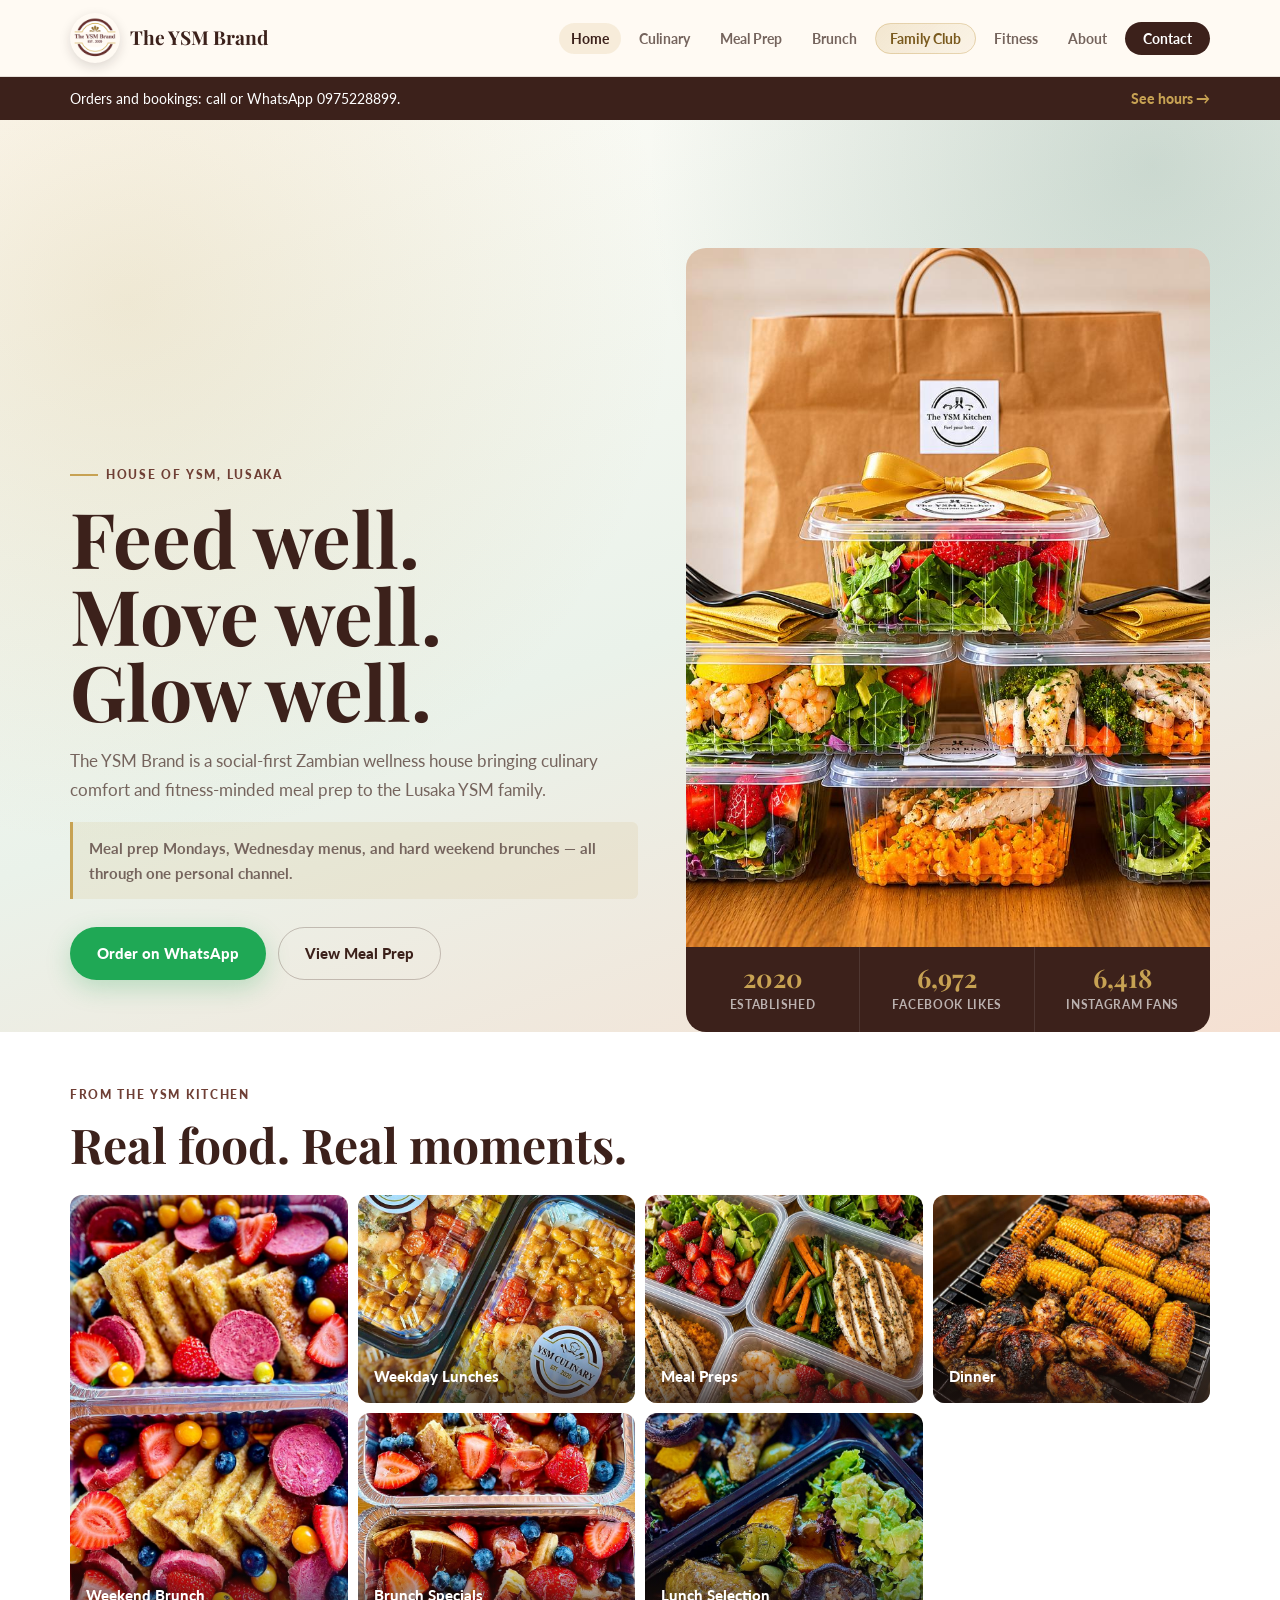
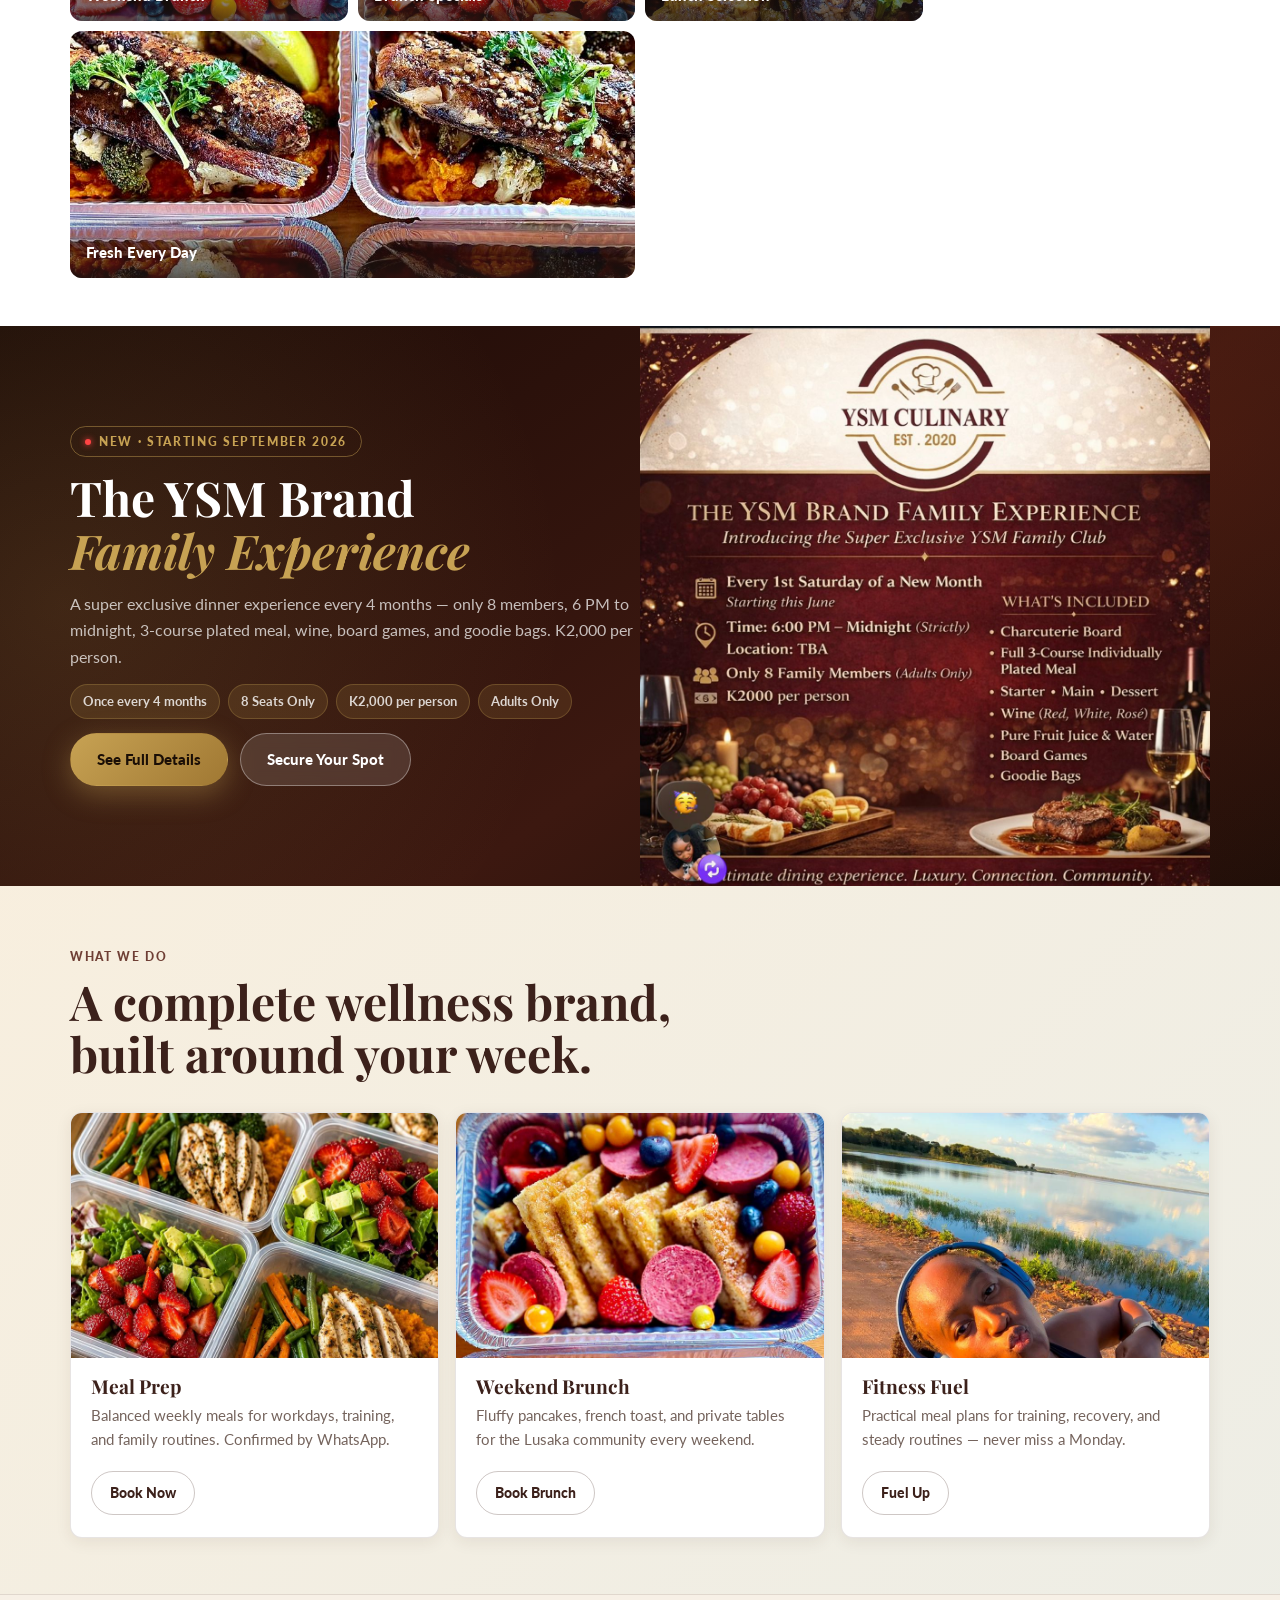
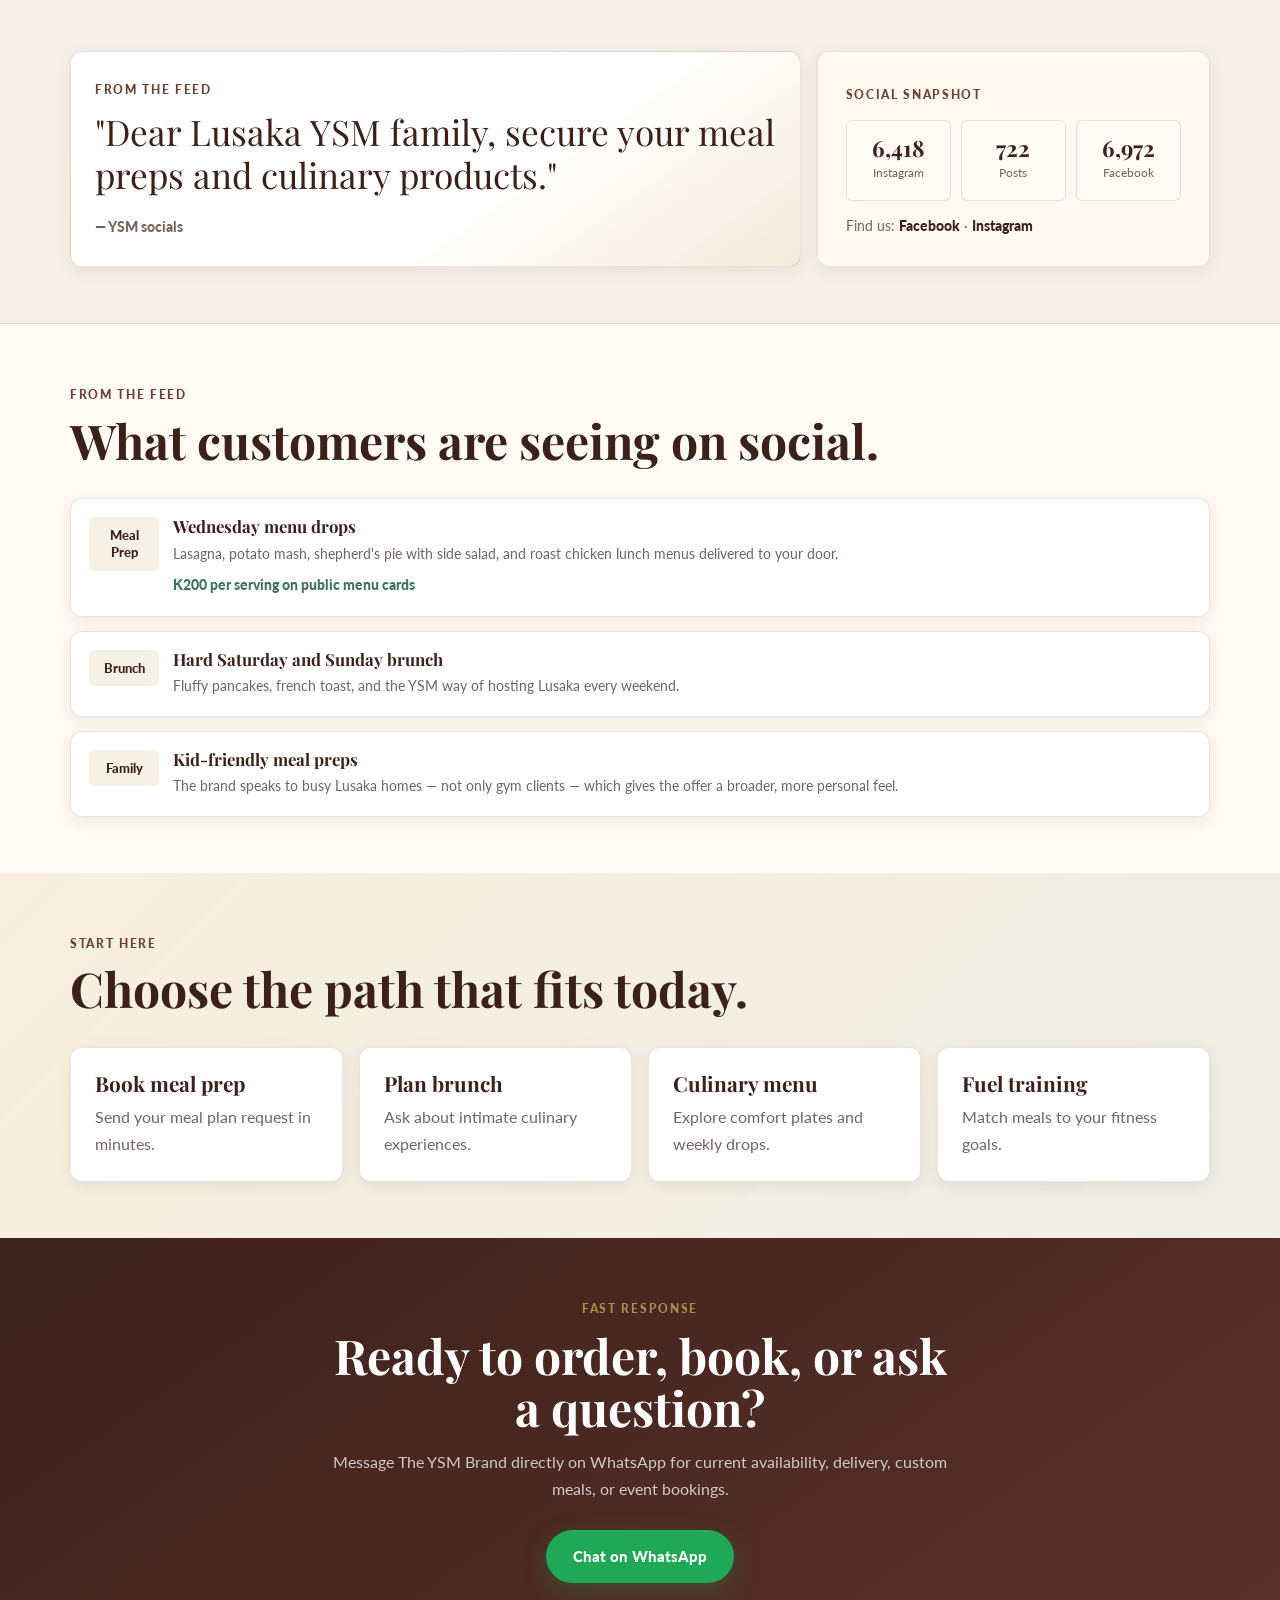
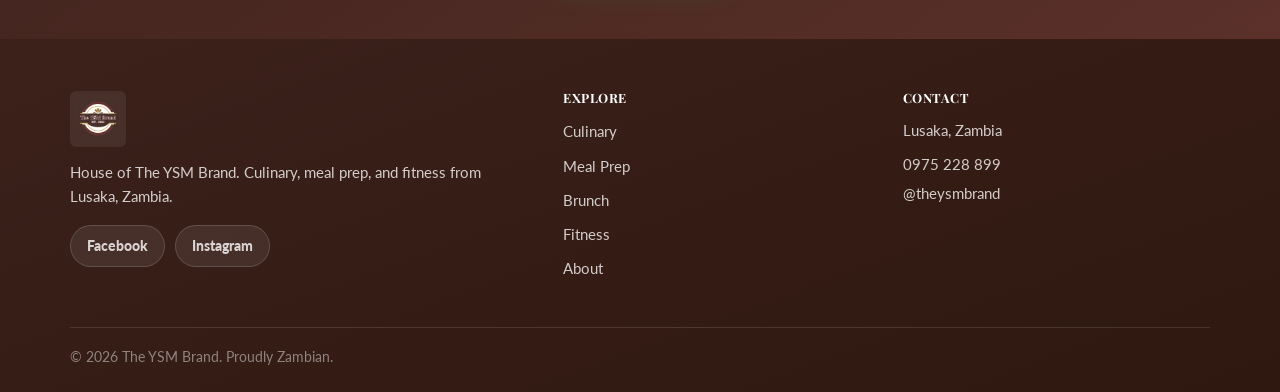
==== ysm-brand/index.html @ 68afc438 "Add files via upload" ====
<!DOCTYPE html>
<html lang="en">
<head>
    <meta charset="UTF-8">
    <meta name="viewport" content="width=device-width, initial-scale=1.0">
    <title>The YSM Brand | Lusaka Wellness House</title>
    <meta name="description" content="The YSM Brand is a Lusaka wellness house for culinary experiences, meal prep, brunch, and fitness-focused nutrition.">
    <meta name="author" content="The YSM Brand">
    <meta name="robots" content="index, follow">
    <meta name="keywords" content="The YSM Brand, Lusaka wellness, Zambia, Lusaka meal prep, Lusaka brunch, fitness nutrition Zambia">
    <meta name="theme-color" content="#c7a253">
    <link rel="canonical" href="https://ysm.zingati.app/">
    <meta property="og:site_name" content="The YSM Brand">
    <meta property="og:locale" content="en_ZM">
    <meta property="og:type" content="website">
    <meta property="og:title" content="The YSM Brand | Culinary, Meal Prep &amp; Fitness">
    <meta property="og:description" content="House of The YSM Brand in Lusaka, Zambia. Culinary experiences, meal prep, brunch, and fitness nutrition.">
    <meta property="og:url" content="https://ysm.zingati.app/">
    <meta property="og:image" content="https://ysm.zingati.app/images/social-preview.png">
    <meta property="og:image:width" content="1200">
    <meta property="og:image:height" content="630">
    <meta name="twitter:card" content="summary_large_image">
    <meta name="twitter:title" content="The YSM Brand | Lusaka Wellness House">
    <meta name="twitter:description" content="Culinary experiences, meal prep, brunch, and fitness nutrition from Lusaka, Zambia.">
    <meta name="twitter:image" content="https://ysm.zingati.app/images/social-preview.png">
    <link rel="icon" href="favicon.ico" sizes="any">
    <link rel="icon" href="favicon-32x32.png" type="image/png" sizes="32x32">
    <link rel="apple-touch-icon" href="apple-touch-icon.png" sizes="180x180">
    <link rel="manifest" href="site.webmanifest">
    <link rel="stylesheet" href="css/styles.css">
    <link rel="stylesheet" href="css/family-experience.css">
    <link rel="preconnect" href="https://fonts.googleapis.com">
    <link rel="preconnect" href="https://fonts.gstatic.com" crossorigin>
    <link href="https://fonts.googleapis.com/css2?family=Playfair+Display:wght@600;700&family=Lato:wght@400;700;900&display=swap" rel="stylesheet">
</head>
<body>

    <!-- NAVBAR -->
    <nav class="navbar">
        <div class="container nav-container">
            <div class="logo">
                <a href="index.html">
                    <img src="images/ysm-logo.png" alt="The YSM Brand logo" class="logo-img">
                    <span class="logo-text">The YSM Brand</span>
                </a>
            </div>
            <ul class="nav-links">
                <li><a href="index.html" class="active">Home</a></li>
                <li><a href="culinary.html">Culinary</a></li>
                <li><a href="meal-prep.html">Meal Prep</a></li>
                <li><a href="brunch.html">Brunch</a></li>
                <li><a href="family-experience.html" class="nav-family">Family Club</a></li>
                <li><a href="fitness.html">Fitness</a></li>
                <li><a href="about.html">About</a></li>
                <li><a href="contact.html" class="nav-cta">Contact</a></li>
            </ul>
            <button class="mobile-menu-toggle" aria-label="Open menu" id="menuToggle">
                <span></span><span></span><span></span>
            </button>
        </div>
    </nav>
    <nav class="mobile-nav-drawer" id="mobileNav">
        <a href="index.html">Home</a>
        <a href="culinary.html">Culinary</a>
        <a href="meal-prep.html">Meal Prep</a>
        <a href="brunch.html">Brunch</a>
        <a href="family-experience.html" class="nav-family">✦ Family Club</a>
        <a href="fitness.html">Fitness</a>
        <a href="about.html">About</a>
        <a href="contact.html" class="nav-cta">Contact</a>
    </nav>

    <main>

        <!-- NOTICE BAR -->
        <div class="notice-bar">
            <div class="container">
                <span>Orders and bookings: call or WhatsApp 0975228899.</span>
                <a href="contact.html">See hours →</a>
            </div>
        </div>

        <!-- HERO -->
        <section class="hero">
            <div class="container hero-inner">
                <div class="hero-text">
                    <span class="eyebrow">House of YSM, Lusaka</span>
                    <h1>Feed well.<br>Move well.<br>Glow well.</h1>
                    <p class="hero-lede">The YSM Brand is a social-first Zambian wellness house bringing culinary comfort and fitness-minded meal prep to the Lusaka YSM family.</p>
                    <div class="hero-note">Meal prep Mondays, Wednesday menus, and hard weekend brunches — all through one personal channel.</div>
                    <div class="hero-actions">
                        <a href="https://wa.me/260975228899?text=Hi%20The%20YSM%20Brand,%20I%20would%20like%20to%20place%20an%20order" class="btn btn-whatsapp" target="_blank" rel="noopener">Order on WhatsApp</a>
                        <a href="meal-prep.html" class="btn btn-outline">View Meal Prep</a>
                    </div>
                </div>
                <div class="hero-photo-wrap">
                    <img src="images/ysm-meal-preps-main.jpg" alt="YSM meal prep — fresh packaged meals from the YSM kitchen" loading="eager">
                    <div class="hero-stats">
                        <div class="hero-stat"><strong>2020</strong><span>Established</span></div>
                        <div class="hero-stat"><strong>6,972</strong><span>Facebook likes</span></div>
                        <div class="hero-stat"><strong>6,418</strong><span>Instagram fans</span></div>
                    </div>
                </div>
            </div>
        </section>

        <!-- PHOTO GALLERY -->
        <section class="gallery-section">
            <div class="container">
                <span class="section-kicker">From the YSM kitchen</span>
                <h2 class="section-title">Real food. Real moments.</h2>
                <div class="photo-grid">
                    <div class="photo-grid-item tall">
                        <img src="images/brunch-ysm.jpg" alt="YSM weekend brunch spread" loading="lazy">
                        <div class="photo-label">Weekend Brunch</div>
                    </div>
                    <div class="photo-grid-item">
                        <img src="images/ysm-lunches.jpg" alt="YSM weekday lunches" loading="lazy">
                        <div class="photo-label">Weekday Lunches</div>
                    </div>
                    <div class="photo-grid-item">
                        <img src="images/ysm-meal-preps.jpg" alt="YSM meal preps" loading="lazy">
                        <div class="photo-label">Meal Preps</div>
                    </div>
                    <div class="photo-grid-item">
                        <img src="images/ysm-dinner.jpg" alt="YSM dinner service" loading="lazy">
                        <div class="photo-label">Dinner</div>
                    </div>
                    <div class="photo-grid-item">
                        <img src="images/brunch-ysm-2.jpg" alt="YSM brunch second look" loading="lazy">
                        <div class="photo-label">Brunch Specials</div>
                    </div>
                    <div class="photo-grid-item">
                        <img src="images/ysm-lunches-2.jpg" alt="YSM lunch selection" loading="lazy">
                        <div class="photo-label">Lunch Selection</div>
                    </div>
                    <div class="photo-grid-item wide">
                        <img src="images/ysm-lunches-3.jpg" alt="YSM lunch variety" loading="lazy">
                        <div class="photo-label">Fresh Every Day</div>
                    </div>
                </div>
            </div>
        </section>

        <!-- FAMILY EXPERIENCE PROMO -->
        <section class="fc-promo">
            <div class="container fc-promo-inner">
                <div class="fc-promo-text">
                    <div class="fc-promo-new">New · Starting September 2026</div>
                    <h2>The YSM Brand<br><em>Family Experience</em></h2>
                    <p>A super exclusive dinner experience every 4 months — only 8 members, 6 PM to midnight, 3-course plated meal, wine, board games, and goodie bags. K2,000 per person.</p>
                    <div class="fc-promo-chips">
                        <span class="fc-chip">Once every 4 months</span>
                        <span class="fc-chip">8 Seats Only</span>
                        <span class="fc-chip">K2,000 per person</span>
                        <span class="fc-chip">Adults Only</span>
                    </div>
                    <div class="fc-promo-actions">
                        <a href="family-experience.html" class="btn btn-gold">See Full Details</a>
                        <a href="https://wa.me/260975228899?text=Hi%20The%20YSM%20Brand,%20I%20would%20like%20to%20secure%20my%20spot%20for%20the%20YSM%20Family%20Experience%20dinner%20club" class="btn btn-glass" target="_blank" rel="noopener">Secure Your Spot</a>
                    </div>
                </div>
                <img class="fc-promo-image" src="images/ysm-family-experience.jpg" alt="The YSM Brand Family Experience — exclusive monthly dinner club in Lusaka" loading="lazy">
            </div>
        </section>

        <!-- WHAT WE DO -->
        <section class="warm-band">
            <div class="container">
                <div class="section-head">
                    <span class="section-kicker">What we do</span>
                    <h2 class="section-title">A complete wellness brand,<br>built around your week.</h2>
                </div>
                <div class="grid-3">
                    <div class="visual-card">
                        <img class="visual-card-img" src="images/ysm-meal-preps.jpg" alt="YSM meal preps">
                        <div class="visual-card-body">
                            <h3>Meal Prep</h3>
                            <p>Balanced weekly meals for workdays, training, and family routines. Confirmed by WhatsApp.</p>
                            <a href="meal-prep.html" class="btn btn-outline btn-sm" style="margin-top:14px;align-self:flex-start">Book Now</a>
                        </div>
                    </div>
                    <div class="visual-card">
                        <img class="visual-card-img" src="images/brunch-ysm.jpg" alt="YSM weekend brunch">
                        <div class="visual-card-body">
                            <h3>Weekend Brunch</h3>
                            <p>Fluffy pancakes, french toast, and private tables for the Lusaka community every weekend.</p>
                            <a href="brunch.html" class="btn btn-outline btn-sm" style="margin-top:14px;align-self:flex-start">Book Brunch</a>
                        </div>
                    </div>
                    <div class="visual-card">
                        <img class="visual-card-img" src="images/ysm-fitness-outdoor.jpg" alt="YSM fitness — outdoor run in Lusaka">
                        <div class="visual-card-body">
                            <h3>Fitness Fuel</h3>
                            <p>Practical meal plans for training, recovery, and steady routines — never miss a Monday.</p>
                            <a href="fitness.html" class="btn btn-outline btn-sm" style="margin-top:14px;align-self:flex-start">Fuel Up</a>
                        </div>
                    </div>
                </div>
            </div>
        </section>

        <!-- SOCIAL PROOF -->
        <section class="band">
            <div class="container social-proof-grid">
                <article class="voice-card">
                    <div>
                        <span class="section-kicker" style="margin-bottom:12px;display:block">From the feed</span>
                        <blockquote>"Dear Lusaka YSM family, secure your meal preps and culinary products."</blockquote>
                    </div>
                    <cite>— YSM socials</cite>
                </article>
                <div class="panel soft">
                    <span class="section-kicker">Social snapshot</span>
                    <div class="stats-grid" style="margin-top:14px">
                        <div class="stat"><strong>6,418</strong><span>Instagram</span></div>
                        <div class="stat"><strong>722</strong><span>Posts</span></div>
                        <div class="stat"><strong>6,972</strong><span>Facebook</span></div>
                    </div>
                    <p class="source-note">Find us: <a href="https://www.facebook.com/theysmbrand" target="_blank" rel="noopener">Facebook</a> · <a href="https://www.instagram.com/theysmbrand/" target="_blank" rel="noopener">Instagram</a></p>
                </div>
            </div>
        </section>

        <!-- MENU BOARD -->
        <section>
            <div class="container">
                <div class="section-head">
                    <span class="section-kicker">From the feed</span>
                    <h2 class="section-title">What customers are seeing on social.</h2>
                </div>
                <div class="menu-board">
                    <article class="menu-card">
                        <div class="menu-date">Meal<br>Prep</div>
                        <div>
                            <h3>Wednesday menu drops</h3>
                            <p>Lasagna, potato mash, shepherd's pie with side salad, and roast chicken lunch menus delivered to your door.</p>
                            <span class="menu-price">K200 per serving on public menu cards</span>
                        </div>
                    </article>
                    <article class="menu-card">
                        <div class="menu-date">Brunch</div>
                        <div>
                            <h3>Hard Saturday and Sunday brunch</h3>
                            <p>Fluffy pancakes, french toast, and the YSM way of hosting Lusaka every weekend.</p>
                        </div>
                    </article>
                    <article class="menu-card">
                        <div class="menu-date">Family</div>
                        <div>
                            <h3>Kid-friendly meal preps</h3>
                            <p>The brand speaks to busy Lusaka homes — not only gym clients — which gives the offer a broader, more personal feel.</p>
                        </div>
                    </article>
                </div>
            </div>
        </section>

        <!-- START HERE -->
        <section class="warm-band">
            <div class="container">
                <div class="section-head">
                    <span class="section-kicker">Start here</span>
                    <h2 class="section-title">Choose the path that fits today.</h2>
                </div>
                <div class="grid-4">
                    <a class="card card-link" href="meal-prep.html">
                        <h3>Book meal prep</h3>
                        <p>Send your meal plan request in minutes.</p>
                    </a>
                    <a class="card card-link" href="brunch.html">
                        <h3>Plan brunch</h3>
                        <p>Ask about intimate culinary experiences.</p>
                    </a>
                    <a class="card card-link" href="culinary.html">
                        <h3>Culinary menu</h3>
                        <p>Explore comfort plates and weekly drops.</p>
                    </a>
                    <a class="card card-link" href="fitness.html">
                        <h3>Fuel training</h3>
                        <p>Match meals to your fitness goals.</p>
                    </a>
                </div>
            </div>
        </section>

        <!-- CTA BAND -->
        <section class="dark-band">
            <div class="container" style="text-align:center;max-width:640px">
                <span class="section-kicker" style="color:rgba(199,162,83,0.8)">Fast response</span>
                <h2 class="section-title" style="margin-top:10px">Ready to order, book, or ask a question?</h2>
                <p class="section-lede" style="margin:0 0 28px">Message The YSM Brand directly on WhatsApp for current availability, delivery, custom meals, or event bookings.</p>
                <a href="https://wa.me/260975228899" class="btn btn-whatsapp" target="_blank" rel="noopener">Chat on WhatsApp</a>
            </div>
        </section>

    </main>

    <!-- FOOTER -->
    <footer class="footer">
        <div class="container footer-grid">
            <div>
                <img src="images/ysm-logo.png" alt="The YSM Brand logo" class="footer-logo">
                <p>House of The YSM Brand. Culinary, meal prep, and fitness from Lusaka, Zambia.</p>
                <div class="social-strip" style="margin-top:16px">
                    <a class="social-link" href="https://www.facebook.com/theysmbrand" target="_blank" rel="noopener" style="background:rgba(255,255,255,0.08);border-color:rgba(255,255,255,0.15);color:rgba(255,255,255,0.8)">Facebook</a>
                    <a class="social-link" href="https://www.instagram.com/theysmbrand/" target="_blank" rel="noopener" style="background:rgba(255,255,255,0.08);border-color:rgba(255,255,255,0.15);color:rgba(255,255,255,0.8)">Instagram</a>
                </div>
            </div>
            <div>
                <h4>Explore</h4>
                <ul>
                    <li><a href="culinary.html">Culinary</a></li>
                    <li><a href="meal-prep.html">Meal Prep</a></li>
                    <li><a href="brunch.html">Brunch</a></li>
                    <li><a href="fitness.html">Fitness</a></li>
                    <li><a href="about.html">About</a></li>
                </ul>
            </div>
            <div>
                <h4>Contact</h4>
                <p>Lusaka, Zambia</p>
                <p style="margin-top:10px"><a href="https://wa.me/260975228899">0975 228 899</a></p>
                <p style="margin-top:6px"><a href="https://www.instagram.com/theysmbrand/">@theysmbrand</a></p>
            </div>
        </div>
        <div class="container footer-bottom">&copy; 2026 The YSM Brand. Proudly Zambian.</div>
    </footer>

    <!-- MOBILE ACTION BAR -->
    <div class="mobile-action-bar">
        <a href="https://wa.me/260975228899" class="btn btn-whatsapp" target="_blank" rel="noopener">WhatsApp</a>
        <a href="meal-prep.html" class="btn btn-outline">Meal Prep</a>
    </div>

    <script src="js/main.js"></script>
    <script>
        const toggle = document.getElementById('menuToggle');
        const drawer = document.getElementById('mobileNav');
        toggle.addEventListener('click', () => {
            drawer.classList.toggle('active');
            toggle.setAttribute('aria-expanded', drawer.classList.contains('active'));
        });
    </script>
</body>
</html>
---- ysm-brand/css/styles.css ----
/* ============================================================
   THE YSM BRAND — Mobile-first Design System
   ============================================================ */

:root {
    --ink: #241713;
    --espresso: #3c211b;
    --cocoa: #6f3f35;
    --clay: #9d6a58;
    --gold: #c7a253;
    --gold-light: rgba(199, 162, 83, 0.15);
    --leaf: #3f6f5f;
    --cream: #f7f0e6;
    --linen: #fffaf3;
    --white: #ffffff;
    --muted: #75645d;
    --line: rgba(60, 33, 27, 0.12);
    --shadow-sm: 0 4px 16px rgba(60, 33, 27, 0.08);
    --shadow: 0 12px 40px rgba(60, 33, 27, 0.12);
    --shadow-lg: 0 24px 60px rgba(60, 33, 27, 0.16);
    --radius-sm: 6px;
    --radius: 12px;
    --radius-lg: 20px;
    --font-heading: "Playfair Display", Georgia, serif;
    --font-body: "Lato", Arial, sans-serif;
}

/* ---- Reset ---- */
*, *::before, *::after { box-sizing: border-box; }
html { scroll-behavior: smooth; }
body {
    margin: 0;
    font-family: var(--font-body);
    color: var(--ink);
    background: var(--linen);
    line-height: 1.65;
    -webkit-font-smoothing: antialiased;
}
img { max-width: 100%; display: block; }
a { color: inherit; text-decoration: none; }
h1, h2, h3, h4 {
    font-family: var(--font-heading);
    line-height: 1.08;
    margin: 0;
    color: var(--espresso);
}
p { margin: 0; }

/* ---- Layout ---- */
.container {
    width: min(1140px, 100% - 32px);
    margin: 0 auto;
}

/* ============================================================
   NAVBAR
   ============================================================ */
.navbar {
    position: sticky;
    top: 0;
    z-index: 100;
    background: rgba(255, 250, 243, 0.96);
    border-bottom: 1px solid var(--line);
    backdrop-filter: blur(20px);
    -webkit-backdrop-filter: blur(20px);
}
.nav-container {
    height: 68px;
    display: flex;
    align-items: center;
    justify-content: space-between;
    gap: 16px;
}
.logo a {
    display: flex;
    align-items: center;
    gap: 10px;
}
.logo-img {
    width: 44px;
    height: 44px;
    border-radius: 50%;
    object-fit: cover;
    box-shadow: 0 4px 12px rgba(36, 23, 19, 0.15);
    flex-shrink: 0;
}
.logo-text {
    font-family: var(--font-heading);
    font-weight: 700;
    font-size: 1.1rem;
    color: var(--espresso);
    white-space: nowrap;
}
.nav-links {
    display: none; /* hidden on mobile */
    align-items: center;
    gap: 6px;
    padding: 0;
    margin: 0;
    list-style: none;
}
.nav-links a {
    padding: 7px 12px;
    border-radius: 999px;
    font-size: 0.88rem;
    font-weight: 700;
    color: var(--muted);
    transition: color 0.2s, background 0.2s;
}
.nav-links a:hover, .nav-links a.active { color: var(--espresso); background: var(--gold-light); }
.nav-cta {
    background: var(--espresso) !important;
    color: var(--white) !important;
    padding: 8px 18px !important;
}
.nav-family {
    background: linear-gradient(135deg, rgba(199,162,83,0.22), rgba(199,162,83,0.08)) !important;
    color: #7a5a1e !important;
    border: 1px solid rgba(199,162,83,0.38) !important;
}
.nav-family:hover, .nav-family.active {
    background: linear-gradient(135deg, rgba(199,162,83,0.38), rgba(199,162,83,0.18)) !important;
    color: var(--espresso) !important;
}
.btn-gold {
    background: linear-gradient(135deg, #c7a253, #a07833);
    color: #1a0e06;
    font-weight: 900;
    box-shadow: 0 8px 28px rgba(199,162,83,0.38);
}
.btn-gold:hover {
    background: linear-gradient(135deg, #d4b060, #b08840);
    transform: translateY(-2px);
    box-shadow: 0 14px 36px rgba(199,162,83,0.48);
}
.mobile-menu-toggle {
    display: flex;
    width: 44px;
    height: 44px;
    border: 1.5px solid var(--line);
    border-radius: 999px;
    background: var(--white);
    align-items: center;
    justify-content: center;
    flex-direction: column;
    gap: 5px;
    cursor: pointer;
    flex-shrink: 0;
}
.mobile-menu-toggle span {
    width: 18px;
    height: 2px;
    background: var(--espresso);
    border-radius: 2px;
    transition: transform 0.2s;
}

/* Mobile nav drawer */
.mobile-nav-drawer {
    display: none;
    position: fixed;
    inset: 68px 0 0;
    background: var(--linen);
    z-index: 99;
    padding: 24px 20px;
    flex-direction: column;
    gap: 4px;
    overflow-y: auto;
}
.mobile-nav-drawer.active { display: flex; }
.mobile-nav-drawer a {
    display: block;
    padding: 16px 18px;
    border-radius: var(--radius);
    font-size: 1.1rem;
    font-weight: 700;
    color: var(--espresso);
    border-bottom: 1px solid var(--line);
}
.mobile-nav-drawer a.nav-cta {
    background: var(--espresso);
    color: var(--white);
    border: none;
    margin-top: 12px;
    text-align: center;
}

/* ============================================================
   NOTICE BAR
   ============================================================ */
.notice-bar {
    background: var(--espresso);
    color: var(--white);
    padding: 10px 0;
    font-size: 0.88rem;
}
.notice-bar .container {
    display: flex;
    align-items: center;
    justify-content: space-between;
    gap: 12px;
    flex-wrap: wrap;
}
.notice-bar a { color: var(--gold); font-weight: 900; }

/* ============================================================
   BUTTONS
   ============================================================ */
.btn {
    display: inline-flex;
    align-items: center;
    justify-content: center;
    gap: 8px;
    min-height: 50px;
    padding: 13px 26px;
    border-radius: 999px;
    border: 1.5px solid transparent;
    font-family: var(--font-body);
    font-size: 0.95rem;
    font-weight: 900;
    cursor: pointer;
    transition: transform 0.18s ease, box-shadow 0.18s ease, opacity 0.18s;
}
.btn:active { transform: scale(0.97); }
.btn-primary { background: var(--espresso); color: var(--white); box-shadow: 0 8px 24px rgba(60,33,27,0.22); }
.btn-primary:hover { box-shadow: 0 12px 32px rgba(60,33,27,0.28); transform: translateY(-1px); }
.btn-secondary { background: var(--white); color: var(--espresso); border-color: var(--line); box-shadow: var(--shadow-sm); }
.btn-whatsapp { background: #1fa855; color: var(--white); box-shadow: 0 8px 24px rgba(31,168,85,0.25); }
.btn-whatsapp:hover { background: #1a9449; transform: translateY(-1px); }
.btn-outline { color: var(--espresso); border-color: rgba(60,33,27,0.25); background: transparent; }
.btn-sm { min-height: 40px; padding: 9px 18px; font-size: 0.88rem; }
.btn-full { width: 100%; }

/* ============================================================
   TYPOGRAPHY HELPERS
   ============================================================ */
.eyebrow, .section-kicker {
    display: inline-flex;
    align-items: center;
    gap: 8px;
    color: var(--cocoa);
    font-size: 0.75rem;
    font-weight: 900;
    letter-spacing: 0.14em;
    text-transform: uppercase;
}
.eyebrow::before {
    content: "";
    width: 28px;
    height: 2px;
    background: var(--gold);
    flex-shrink: 0;
}
h1 { font-size: clamp(2.6rem, 9vw, 5.5rem); margin: 14px 0 18px; }
.section-title { font-size: clamp(1.8rem, 5vw, 3rem); margin: 8px 0 14px; }
.hero-lede, .page-lede { color: var(--muted); font-size: 1.05rem; line-height: 1.7; }
.section-lede { color: var(--muted); font-size: 1rem; line-height: 1.7; }

/* ============================================================
   HERO — mobile first
   ============================================================ */
.hero {
    background:
        radial-gradient(circle at 10% 20%, rgba(199,162,83,0.2), transparent 40%),
        radial-gradient(circle at 90% 5%, rgba(63,111,95,0.22), transparent 35%),
        linear-gradient(160deg, #fffdf8 0%, #eaf2ea 55%, #f5e0d2 100%);
    padding-bottom: 0;
}
.hero-inner {
    display: flex;
    flex-direction: column;
    padding: 48px 0 0;
}
.hero-text { padding-bottom: 32px; }
.hero-text h1 { line-height: 1.0; }
.hero-actions {
    display: flex;
    flex-direction: column;
    gap: 12px;
    margin-top: 28px;
}
.hero-note {
    margin-top: 18px;
    padding: 14px 16px;
    background: rgba(199,162,83,0.12);
    border-left: 3px solid var(--gold);
    border-radius: 0 var(--radius-sm) var(--radius-sm) 0;
    font-size: 0.92rem;
    color: var(--muted);
    font-weight: 700;
}

/* Hero photo — natural width, slight overflow for visual drama */
.hero-photo-wrap {
    position: relative;
    width: 100%;
    border-radius: var(--radius-lg) var(--radius-lg) 0 0;
    overflow: hidden;
}
.hero-photo-wrap img {
    width: 100%;
    height: auto;
    display: block;
    aspect-ratio: 4/3;
    object-fit: cover;
    object-position: center top;
}
.hero-stats {
    display: grid;
    grid-template-columns: repeat(3, 1fr);
    background: var(--espresso);
    border-radius: 0 0 var(--radius-lg) var(--radius-lg);
}
.hero-stat {
    padding: 18px 12px;
    text-align: center;
    border-right: 1px solid rgba(255,255,255,0.1);
}
.hero-stat:last-child { border-right: none; }
.hero-stat strong {
    display: block;
    font-family: var(--font-heading);
    font-size: 1.6rem;
    color: var(--gold);
    line-height: 1;
}
.hero-stat span {
    display: block;
    font-size: 0.72rem;
    color: rgba(255,255,255,0.65);
    margin-top: 4px;
    font-weight: 700;
    text-transform: uppercase;
    letter-spacing: 0.06em;
}

/* ============================================================
   PHOTO GALLERY STRIP
   ============================================================ */
.gallery-section {
    padding: 48px 0;
    background: var(--white);
}
.gallery-section .section-kicker { margin-bottom: 6px; }
.gallery-section .section-title { margin-bottom: 24px; }

.photo-grid {
    display: grid;
    grid-template-columns: 1fr 1fr;
    gap: 10px;
}
.photo-grid-item {
    position: relative;
    border-radius: var(--radius);
    overflow: hidden;
    background: var(--cream);
}
.photo-grid-item img {
    width: 100%;
    height: 100%;
    object-fit: cover;
    object-position: center;
    display: block;
    transition: transform 0.4s ease;
}
.photo-grid-item:hover img { transform: scale(1.03); }
.photo-grid-item.tall { grid-row: span 2; }
.photo-grid-item.wide { grid-column: span 2; }

/* Aspect ratios per slot */
.photo-grid-item:not(.tall):not(.wide) { aspect-ratio: 4/3; }
.photo-grid-item.tall { aspect-ratio: auto; min-height: 320px; }
.photo-grid-item.wide { aspect-ratio: 16/7; }

/* Portrait-photo grid — full image, no cropping */
.photo-grid--portrait {
    grid-template-columns: 1fr 1fr;
}
.photo-grid--portrait .photo-grid-item {
    aspect-ratio: 3/4 !important;
    min-height: unset !important;
    grid-row: unset !important;
    grid-column: unset !important;
    background: #1c1008;
}
.photo-grid--portrait .photo-grid-item img {
    object-fit: contain;
    object-position: center;
}

.photo-label {
    position: absolute;
    bottom: 0;
    left: 0;
    right: 0;
    padding: 28px 16px 14px;
    background: linear-gradient(to top, rgba(36,23,19,0.72), transparent);
    color: var(--white);
    font-weight: 900;
    font-size: 0.92rem;
}

/* ============================================================
   SECTIONS & BANDS
   ============================================================ */
section { padding: 56px 0; }
.band { background: var(--cream); border-block: 1px solid var(--line); }
.warm-band {
    background:
        linear-gradient(135deg, rgba(199,162,83,0.13), rgba(63,111,95,0.09)),
        var(--linen);
}
.dark-band {
    background: linear-gradient(145deg, var(--espresso) 0%, #5b312a 100%);
    color: var(--white);
}
.dark-band .section-title, .dark-band h2 { color: var(--white); }
.dark-band .section-lede, .dark-band p { color: rgba(255,255,255,0.75); }

/* Section head */
.section-head { margin-bottom: 32px; }

/* ============================================================
   CARDS — GRID LAYOUTS
   ============================================================ */
.grid-2 { display: grid; gap: 16px; }
.grid-3 { display: grid; gap: 16px; }
.grid-4 { display: grid; gap: 16px; }
.plan-grid { display: grid; gap: 16px; }

/* Base card */
.card, .plan-card, .step-card, .contact-card, .faq-item {
    background: var(--white);
    border: 1px solid var(--line);
    border-radius: var(--radius);
    padding: 24px;
    box-shadow: var(--shadow-sm);
}
.card h3, .plan-card h3 { font-size: 1.3rem; margin-bottom: 10px; }
.card p, .plan-card p, .step-card p, .contact-card p, .faq-item p { color: var(--muted); margin-top: 8px; }
.card-link { text-decoration: none; display: block; transition: transform 0.2s, box-shadow 0.2s; }
.card-link:hover { transform: translateY(-3px); box-shadow: var(--shadow); }

/* ============================================================
   VISUAL PHOTO CARDS — images shown at natural ratio
   ============================================================ */
.visual-card {
    display: flex;
    flex-direction: column;
    background: var(--white);
    border: 1px solid var(--line);
    border-radius: var(--radius);
    overflow: hidden;
    box-shadow: var(--shadow-sm);
    transition: transform 0.22s, box-shadow 0.22s;
}
.visual-card:hover { transform: translateY(-4px); box-shadow: var(--shadow); }
.visual-card-img {
    width: 100%;
    aspect-ratio: 3/2;
    object-fit: cover;
    object-position: center top;
    display: block;
    flex-shrink: 0;
}
.visual-card-img--portrait {
    aspect-ratio: 2/3;
    object-fit: contain;
    background: var(--cream);
    object-position: center;
}
.visual-card-body {
    padding: 18px 20px 22px;
    flex: 1;
    display: flex;
    flex-direction: column;
    gap: 6px;
}
.visual-card-body h3 { font-size: 1.2rem; color: var(--espresso); }
.visual-card-body p { color: var(--muted); font-size: 0.92rem; margin: 0; }

/* ============================================================
   HERO FEATURE CARD (page hero image)
   ============================================================ */
.page-hero {
    background:
        radial-gradient(circle at 12% 18%, rgba(199,162,83,0.18), transparent 30%),
        radial-gradient(circle at 88% 8%, rgba(63,111,95,0.22), transparent 32%),
        linear-gradient(140deg, #fffdf8 0%, #e8f0ea 50%, #f3ddd0 100%);
    padding: 48px 0 0;
}
.page-hero-inner {
    display: flex;
    flex-direction: column;
    gap: 36px;
    padding-bottom: 48px;
}
.page-hero-text { display: flex; flex-direction: column; gap: 14px; }
.page-hero-text h1 { font-size: clamp(2.2rem, 7vw, 4.6rem); }
.page-hero-image {
    width: 100%;
    aspect-ratio: 4/3;
    object-fit: cover;
    object-position: center top;
    border-radius: var(--radius-lg);
    box-shadow: var(--shadow-lg);
}

/* ============================================================
   MENU BOARD
   ============================================================ */
.menu-board { display: grid; gap: 14px; }
.menu-card {
    display: grid;
    grid-template-columns: 70px 1fr;
    gap: 14px;
    align-items: start;
    background: var(--white);
    border: 1px solid var(--line);
    border-radius: var(--radius);
    padding: 18px;
    box-shadow: var(--shadow-sm);
}
.menu-date {
    padding: 10px 8px;
    border-radius: var(--radius-sm);
    background: var(--gold-light);
    color: var(--espresso);
    font-weight: 900;
    font-size: 0.8rem;
    text-align: center;
    line-height: 1.3;
}
.menu-card h3 { font-size: 1.05rem; margin-bottom: 6px; }
.menu-card p { color: var(--muted); font-size: 0.9rem; }
.menu-price { display: inline-flex; align-items: center; gap: 6px; margin-top: 8px; color: var(--leaf); font-weight: 900; font-size: 0.88rem; }

/* ============================================================
   VOICE / SOCIAL PROOF
   ============================================================ */
.social-proof-grid {
    display: grid;
    gap: 16px;
}
.voice-card {
    display: flex;
    flex-direction: column;
    justify-content: space-between;
    gap: 20px;
    background: linear-gradient(145deg, var(--white) 60%, rgba(199,162,83,0.08));
    border: 1px solid var(--line);
    border-radius: var(--radius);
    padding: 28px 24px;
    box-shadow: var(--shadow-sm);
    min-height: 200px;
}
.voice-card blockquote {
    margin: 0;
    font-family: var(--font-heading);
    font-size: clamp(1.4rem, 4vw, 2.2rem);
    color: var(--espresso);
    line-height: 1.2;
}
.voice-card cite { font-style: normal; font-weight: 900; color: var(--muted); font-size: 0.85rem; }

/* ============================================================
   STATS GRID
   ============================================================ */
.stats-grid {
    display: grid;
    grid-template-columns: repeat(3, 1fr);
    gap: 10px;
}
.stat {
    padding: 16px 12px;
    background: rgba(255,250,243,0.9);
    border: 1px solid var(--line);
    border-radius: var(--radius-sm);
    text-align: center;
}
.stat strong { display: block; font-family: var(--font-heading); font-size: 1.4rem; color: var(--espresso); line-height: 1; }
.stat span { display: block; font-size: 0.78rem; color: var(--muted); margin-top: 4px; }

/* ============================================================
   SPLIT LAYOUT
   ============================================================ */
.split { display: grid; gap: 32px; }
.panel {
    padding: 28px;
    border-radius: var(--radius);
    background: var(--white);
    border: 1px solid var(--line);
    box-shadow: var(--shadow-sm);
}
.panel.soft { background: rgba(255,250,243,0.92); }

/* ============================================================
   CHECK LIST
   ============================================================ */
.check-list { padding: 0; margin: 16px 0 0; list-style: none; }
.check-list li {
    padding: 11px 0 11px 26px;
    border-bottom: 1px solid var(--line);
    position: relative;
    font-size: 0.95rem;
    color: var(--muted);
}
.check-list li:last-child { border-bottom: none; }
.check-list li::before {
    content: "";
    width: 8px;
    height: 8px;
    border-radius: 50%;
    background: var(--gold);
    position: absolute;
    left: 0;
    top: 19px;
}

/* ============================================================
   PILL LIST
   ============================================================ */
.pill-list { display: flex; flex-wrap: wrap; gap: 8px; padding: 0; margin: 16px 0 0; list-style: none; }
.pill-list li {
    padding: 6px 14px;
    border-radius: 999px;
    background: var(--gold-light);
    color: var(--espresso);
    font-size: 0.82rem;
    font-weight: 900;
}

/* ============================================================
   ORDER FORM
   ============================================================ */
.order-form { display: grid; gap: 14px; }
.form-row { display: grid; gap: 14px; }
label { display: block; font-weight: 900; color: var(--espresso); margin-bottom: 5px; font-size: 0.9rem; }
input, select, textarea {
    width: 100%;
    border: 1.5px solid var(--line);
    border-radius: var(--radius-sm);
    padding: 12px 14px;
    font: inherit;
    font-size: 0.95rem;
    color: var(--ink);
    background: var(--linen);
    transition: border-color 0.2s;
}
input:focus, select:focus, textarea:focus { outline: none; border-color: var(--gold); }
textarea { resize: vertical; min-height: 100px; }

/* ============================================================
   CONTACT CARDS
   ============================================================ */
.contact-card { text-align: center; padding: 28px 20px; }
.contact-card h3 { font-size: 1.2rem; margin-bottom: 8px; }
.contact-card .btn { margin-top: 16px; }

/* ============================================================
   FAQ
   ============================================================ */
.faq-item h3 { font-size: 1.05rem; margin-bottom: 6px; }

/* ============================================================
   STEP CARDS
   ============================================================ */
.step-card { text-align: center; }
.step-card h3 { font-size: 1.4rem; color: var(--gold); margin-bottom: 8px; }

/* ============================================================
   HOURS
   ============================================================ */
.hours-list { display: grid; gap: 8px; margin-top: 16px; }
.hours-row { display: flex; justify-content: space-between; gap: 16px; padding-bottom: 8px; border-bottom: 1px solid var(--line); font-size: 0.92rem; }

/* ============================================================
   SOCIAL STRIP
   ============================================================ */
.social-strip { display: flex; flex-wrap: wrap; gap: 10px; margin-top: 20px; }
.social-link {
    display: inline-flex;
    align-items: center;
    gap: 8px;
    min-height: 42px;
    padding: 8px 16px;
    border-radius: 999px;
    border: 1.5px solid var(--line);
    font-weight: 900;
    font-size: 0.88rem;
    background: var(--white);
    transition: border-color 0.2s, background 0.2s;
}
.social-link:hover { border-color: var(--gold); background: var(--gold-light); }

/* ============================================================
   SOURCE NOTE
   ============================================================ */
.source-note { margin-top: 14px; font-size: 0.85rem; color: var(--muted); }
.source-note a { font-weight: 900; color: var(--espresso); }

/* ============================================================
   PRODUCT CARDS
   ============================================================ */
.product-grid { display: grid; gap: 16px; }
.product-card {
    background: var(--white);
    border: 1px solid var(--line);
    border-radius: var(--radius);
    overflow: hidden;
    box-shadow: var(--shadow-sm);
}
.product-media {
    width: 100%;
    aspect-ratio: 4/3;
    object-fit: cover;
    object-position: center top;
    display: block;
}
.product-body { padding: 20px; }
.product-body h3 { font-size: 1.2rem; margin-bottom: 8px; }
.product-body p { color: var(--muted); font-size: 0.92rem; }
.price { display: block; font-weight: 900; color: var(--leaf); margin: 12px 0; }

/* ============================================================
   BRAND CARD (logo + stats)
   ============================================================ */
.brand-card {
    background: rgba(255,255,255,0.82);
    border: 1px solid rgba(255,255,255,0.85);
    border-radius: var(--radius);
    padding: 28px;
    box-shadow: var(--shadow);
}
.brand-card img {
    width: 96px;
    height: 96px;
    object-fit: contain;
    margin: 0 auto 20px;
}
.brand-card dl { display: grid; grid-template-columns: repeat(3, 1fr); gap: 10px; margin: 0; }
.brand-card div { padding: 14px 10px; border: 1px solid var(--line); border-radius: var(--radius-sm); background: rgba(255,250,243,0.9); text-align: center; }
.brand-card dt { display: block; font-family: var(--font-heading); font-size: 1.3rem; color: var(--espresso); }
.brand-card dd { display: block; margin: 4px 0 0; font-size: 0.78rem; color: var(--muted); }

/* ============================================================
   FOOTER
   ============================================================ */
.footer {
    background: linear-gradient(160deg, var(--espresso) 0%, #2e1810 100%);
    color: rgba(255,255,255,0.78);
    padding: 52px 0 24px;
}
.footer a { color: inherit; transition: color 0.2s; }
.footer a:hover { color: var(--gold); }
.footer-grid { display: grid; gap: 32px; }
.footer-logo {
    width: 56px;
    height: 56px;
    object-fit: contain;
    border-radius: var(--radius-sm);
    margin-bottom: 14px;
    background: rgba(255,255,255,0.07);
    padding: 6px;
}
.footer h4 { color: var(--white); font-size: 0.95rem; margin: 0 0 14px; letter-spacing: 0.04em; text-transform: uppercase; font-size: 0.8rem; }
.footer ul { list-style: none; padding: 0; margin: 0; }
.footer li { margin: 10px 0; font-size: 0.92rem; }
.footer p { font-size: 0.92rem; line-height: 1.6; }
.footer-bottom {
    margin-top: 36px;
    padding-top: 18px;
    border-top: 1px solid rgba(255,255,255,0.12);
    font-size: 0.85rem;
    color: rgba(255,255,255,0.45);
}

/* ============================================================
   MOBILE ACTION BAR (fixed bottom CTA on mobile)
   ============================================================ */
.mobile-action-bar { display: none; }

/* ============================================================
   TABLET — 640px+
   ============================================================ */
@media (min-width: 640px) {
    .hero-actions { flex-direction: row; }
    .grid-2 { grid-template-columns: repeat(2, 1fr); }
    .grid-3 { grid-template-columns: repeat(2, 1fr); }
    .grid-4 { grid-template-columns: repeat(2, 1fr); }
    .plan-grid { grid-template-columns: repeat(2, 1fr); }
    .product-grid { grid-template-columns: repeat(2, 1fr); }
    .form-row { grid-template-columns: repeat(2, 1fr); }
    .photo-grid { grid-template-columns: repeat(3, 1fr); }

    .page-hero-inner {
        flex-direction: row;
        align-items: center;
        padding-bottom: 56px;
    }
    .page-hero-text { flex: 1; }
    .page-hero-image { flex: 0 0 45%; max-width: 45%; border-radius: var(--radius-lg); aspect-ratio: 3/4; }
}

/* ============================================================
   DESKTOP — 1024px+
   ============================================================ */
@media (min-width: 1024px) {
    h1 { font-size: clamp(3.2rem, 6vw, 5.5rem); }

    /* Nav */
    .nav-container { height: 76px; }
    .logo-img { width: 50px; height: 50px; }
    .logo-text { font-size: 1.2rem; }
    .nav-links { display: flex; }
    .mobile-menu-toggle { display: none; }

    /* Hero */
    .hero-inner {
        flex-direction: row;
        align-items: flex-end;
        gap: 48px;
        padding: 72px 0 0;
    }
    .hero-text { flex: 1; padding-bottom: 52px; }
    .hero-photo-wrap {
        flex: 0 0 46%;
        border-radius: var(--radius-lg) var(--radius-lg) 0 0;
        align-self: flex-end;
    }
    .hero-photo-wrap img { aspect-ratio: 3/4; }

    /* Grids */
    .grid-3 { grid-template-columns: repeat(3, 1fr); }
    .grid-4 { grid-template-columns: repeat(4, 1fr); }
    .plan-grid { grid-template-columns: repeat(3, 1fr); }
    .product-grid { grid-template-columns: repeat(3, 1fr); }
    .photo-grid { grid-template-columns: repeat(4, 1fr); }

    /* Split */
    .split { grid-template-columns: 1fr 1fr; align-items: center; gap: 48px; }

    /* Social proof */
    .social-proof-grid { grid-template-columns: 1.3fr 0.7fr; align-items: stretch; }

    /* Footer */
    .footer-grid { grid-template-columns: 1.5fr 1fr 1fr; }

    /* Page hero */
    .page-hero { padding: 72px 0 0; }
    .page-hero-image { aspect-ratio: 4/5; }
}

/* ============================================================
   MOBILE — fixed bottom bar
   ============================================================ */
@media (max-width: 639px) {
    body { padding-bottom: 74px; }
    .mobile-action-bar {
        position: fixed;
        left: 0;
        right: 0;
        bottom: 0;
        z-index: 90;
        display: grid;
        grid-template-columns: 1fr 1fr;
        gap: 8px;
        padding: 10px 14px;
        background: rgba(255,250,243,0.97);
        border-top: 1px solid var(--line);
        backdrop-filter: blur(16px);
    }
    .mobile-action-bar .btn { min-height: 46px; font-size: 0.9rem; }

    section { padding: 44px 0; }
    .panel { padding: 20px; }
    .menu-card { grid-template-columns: 1fr; }
    .stats-grid { grid-template-columns: repeat(3,1fr); }
}
---- ysm-brand/css/family-experience.css ----
/* ============================================================
   YSM FAMILY EXPERIENCE — Luxury page styles
   ============================================================ */

/* Gold button */
.btn-gold {
    background: linear-gradient(135deg, #c7a253, #a07833);
    color: #1a0e06;
    font-weight: 900;
    box-shadow: 0 8px 28px rgba(199, 162, 83, 0.38);
}
.btn-gold:hover {
    background: linear-gradient(135deg, #d4b060, #b08840);
    transform: translateY(-2px);
    box-shadow: 0 14px 36px rgba(199, 162, 83, 0.48);
}

/* Glass button */
.btn-glass {
    background: rgba(255, 255, 255, 0.12);
    border-color: rgba(255, 255, 255, 0.35);
    color: #fff;
    backdrop-filter: blur(8px);
}
.btn-glass:hover {
    background: rgba(255, 255, 255, 0.22);
}

/* Family Club nav pill */
.nav-family {
    background: linear-gradient(135deg, rgba(199, 162, 83, 0.22), rgba(199, 162, 83, 0.08)) !important;
    color: #7a5a1e !important;
    border: 1px solid rgba(199, 162, 83, 0.35) !important;
    border-radius: 999px !important;
    padding: 6px 14px !important;
}
.nav-family:hover, .nav-family.active {
    background: linear-gradient(135deg, rgba(199, 162, 83, 0.4), rgba(199, 162, 83, 0.18)) !important;
    color: #3c211b !important;
}

/* ============================================================
   HERO
   ============================================================ */
.fc-hero {
    position: relative;
    background: linear-gradient(160deg, #1a0a06 0%, #3c1810 40%, #1e0e08 100%);
    color: #fff;
    overflow: hidden;
    padding: 64px 0 0;
    display: flex;
    flex-direction: column;
    align-items: stretch;
}

.fc-hero-bg {
    position: absolute;
    inset: 0;
    background:
        radial-gradient(circle at 20% 30%, rgba(199, 162, 83, 0.18), transparent 50%),
        radial-gradient(circle at 80% 60%, rgba(120, 60, 30, 0.3), transparent 40%);
    pointer-events: none;
}

.fc-hero-inner {
    position: relative;
    z-index: 2;
    display: flex;
    flex-direction: column;
    align-items: flex-start;
    gap: 16px;
    padding-bottom: 48px;
}

.fc-badge {
    display: inline-flex;
    align-items: center;
    gap: 8px;
    padding: 6px 16px;
    border: 1px solid rgba(199, 162, 83, 0.5);
    border-radius: 999px;
    color: var(--gold);
    font-size: 0.78rem;
    font-weight: 900;
    letter-spacing: 0.12em;
    text-transform: uppercase;
}

.fc-title {
    font-family: var(--font-heading);
    font-size: clamp(2.4rem, 8vw, 5rem);
    line-height: 1.06;
    margin: 0;
    color: #fff;
}
.fc-title em {
    font-style: italic;
    color: var(--gold);
}

.fc-subtitle {
    font-family: var(--font-heading);
    font-style: italic;
    font-size: clamp(1rem, 3vw, 1.35rem);
    color: rgba(255, 255, 255, 0.75);
    margin: 0;
}

.fc-tagline {
    font-size: 0.9rem;
    color: rgba(199, 162, 83, 0.8);
    font-weight: 700;
    letter-spacing: 0.06em;
    margin: 0;
}

.fc-hero-actions {
    display: flex;
    flex-direction: column;
    gap: 12px;
    margin-top: 8px;
    width: 100%;
}

/* Hero flyer image — full natural size below text on mobile */
.fc-hero-flyer {
    position: relative;
    z-index: 2;
    width: 100%;
}
.fc-hero-flyer img {
    width: 100%;
    height: auto;
    display: block;
    aspect-ratio: 1/1;
    object-fit: cover;
    object-position: top center;
}

/* ============================================================
   URGENCY BAR
   ============================================================ */
.fc-urgency {
    background: linear-gradient(90deg, #3c211b, #5b312a);
    padding: 14px 0;
}
.fc-urgency-inner {
    display: flex;
    align-items: center;
    gap: 12px;
    flex-wrap: wrap;
    font-size: 0.88rem;
    color: rgba(255, 255, 255, 0.88);
}
.fc-urgency-dot {
    width: 8px;
    height: 8px;
    border-radius: 50%;
    background: #ff4444;
    box-shadow: 0 0 8px #ff4444;
    flex-shrink: 0;
    animation: pulse-dot 1.6s infinite;
}
@keyframes pulse-dot {
    0%, 100% { opacity: 1; transform: scale(1); }
    50% { opacity: 0.6; transform: scale(0.85); }
}
.fc-urgency strong { color: #fff; }
.fc-urgency a { color: var(--gold); font-weight: 900; }

/* ============================================================
   DETAILS SECTION
   ============================================================ */
.fc-details { padding: 64px 0; background: var(--linen); }

.fc-details-grid {
    display: grid;
    gap: 32px;
}

/* Info cards */
.fc-info-cards { display: grid; gap: 12px; margin-top: 28px; }

.fc-info-card {
    display: grid;
    grid-template-columns: 44px 1fr;
    gap: 14px;
    align-items: center;
    padding: 16px 18px;
    background: var(--white);
    border: 1px solid var(--line);
    border-radius: var(--radius);
    box-shadow: var(--shadow-sm);
}
.fc-info-card--price {
    background: linear-gradient(135deg, rgba(199, 162, 83, 0.12), rgba(199, 162, 83, 0.04));
    border-color: rgba(199, 162, 83, 0.35);
}
.fc-info-icon {
    font-size: 1.5rem;
    text-align: center;
    line-height: 1;
}
.fc-info-card strong { display: block; font-weight: 900; color: var(--espresso); font-size: 0.95rem; }
.fc-info-card span { display: block; font-size: 0.82rem; color: var(--muted); margin-top: 2px; }

/* Inclusions card */
.fc-inclusions-card {
    background: linear-gradient(160deg, #2a1208 0%, #3c1810 100%);
    border-radius: var(--radius-lg);
    padding: 32px 28px;
    box-shadow: 0 20px 60px rgba(36, 23, 19, 0.28);
}
.fc-inclusions-title {
    font-family: var(--font-heading);
    font-size: 1.5rem;
    color: var(--gold);
    margin: 0 0 24px;
    padding-bottom: 16px;
    border-bottom: 1px solid rgba(199, 162, 83, 0.25);
}
.fc-include-list {
    list-style: none;
    padding: 0;
    margin: 0;
    display: grid;
    gap: 16px;
}
.fc-include-list li {
    display: grid;
    grid-template-columns: 36px 1fr;
    gap: 12px;
    align-items: start;
}
.fc-include-icon { font-size: 1.3rem; text-align: center; padding-top: 2px; }
.fc-include-list strong { display: block; color: #fff; font-size: 0.95rem; font-weight: 900; }
.fc-include-list span { display: block; color: rgba(255, 255, 255, 0.58); font-size: 0.82rem; margin-top: 2px; }

/* ============================================================
   QUOTE BAND
   ============================================================ */
.fc-quote-band {
    padding: 60px 0;
    background: linear-gradient(135deg, #1a0a06, #3c1810);
}
.fc-quote {
    font-family: var(--font-heading);
    font-style: italic;
    font-size: clamp(1.3rem, 4vw, 2.2rem);
    color: #fff;
    margin: 0 0 16px;
    line-height: 1.3;
}
.fc-cite { color: var(--gold); font-weight: 900; font-size: 0.9rem; }

/* ============================================================
   HOW TO JOIN — STEPS
   ============================================================ */
.fc-step {
    background: var(--white);
    border: 1px solid var(--line);
    border-radius: var(--radius);
    padding: 28px 24px;
    text-align: center;
    box-shadow: var(--shadow-sm);
}
.fc-step-num {
    width: 52px;
    height: 52px;
    border-radius: 50%;
    background: linear-gradient(135deg, var(--gold), #a07833);
    color: #1a0e06;
    font-family: var(--font-heading);
    font-size: 1.5rem;
    font-weight: 700;
    display: flex;
    align-items: center;
    justify-content: center;
    margin: 0 auto 16px;
    box-shadow: 0 6px 20px rgba(199, 162, 83, 0.35);
}
.fc-step h3 { font-size: 1.2rem; margin-bottom: 10px; }
.fc-step p { color: var(--muted); font-size: 0.92rem; }

/* ============================================================
   FINAL CTA
   ============================================================ */
.fc-final-cta {
    padding: 64px 0;
    background: linear-gradient(145deg, #1a0a06, #3c1810);
    color: #fff;
}
.fc-final-inner {
    display: flex;
    flex-direction: column;
    gap: 32px;
}
.fc-final-inner h2 {
    font-size: clamp(1.8rem, 5vw, 3rem);
    color: #fff;
    margin: 0 0 12px;
    line-height: 1.15;
}
.fc-final-inner p { color: rgba(255, 255, 255, 0.7); font-size: 1.05rem; margin: 0; }
.fc-cta-actions { display: flex; flex-direction: column; gap: 16px; }
.fc-cta-number { display: flex; flex-direction: column; gap: 4px; }
.fc-cta-number span { font-size: 0.8rem; color: rgba(255, 255, 255, 0.5); font-weight: 700; text-transform: uppercase; letter-spacing: 0.1em; }
.fc-cta-number a { font-family: var(--font-heading); font-size: 1.6rem; color: var(--gold); font-weight: 700; }

/* ============================================================
   HOMEPAGE PROMO — used in index.html
   ============================================================ */
.fc-promo {
    padding: 0;
    background: linear-gradient(145deg, #1a0a06 0%, #3c1810 60%, #1e0e08 100%);
    color: #fff;
    position: relative;
    overflow: hidden;
}
.fc-promo::before {
    content: "";
    position: absolute;
    inset: 0;
    background:
        radial-gradient(circle at 5% 50%, rgba(199, 162, 83, 0.16), transparent 40%),
        radial-gradient(circle at 95% 20%, rgba(120, 40, 20, 0.25), transparent 40%);
    pointer-events: none;
}
.fc-promo-inner {
    position: relative;
    z-index: 1;
    display: grid;
    gap: 0;
}
.fc-promo-text {
    padding: 52px 0 36px;
    display: flex;
    flex-direction: column;
    gap: 14px;
}
.fc-promo-new {
    display: inline-flex;
    align-items: center;
    gap: 8px;
    padding: 5px 14px;
    border: 1px solid rgba(199, 162, 83, 0.45);
    border-radius: 999px;
    color: var(--gold);
    font-size: 0.74rem;
    font-weight: 900;
    letter-spacing: 0.14em;
    text-transform: uppercase;
    width: fit-content;
}
.fc-promo-new::before {
    content: "";
    width: 6px;
    height: 6px;
    border-radius: 50%;
    background: #ff4444;
    box-shadow: 0 0 6px #ff4444;
    animation: pulse-dot 1.6s infinite;
}
.fc-promo-text h2 {
    font-size: clamp(1.8rem, 5vw, 3rem);
    color: #fff;
    margin: 0;
    line-height: 1.1;
}
.fc-promo-text h2 em {
    font-style: italic;
    color: var(--gold);
}
.fc-promo-text p { color: rgba(255, 255, 255, 0.72); font-size: 1rem; margin: 0; }
.fc-promo-chips {
    display: flex;
    flex-wrap: wrap;
    gap: 8px;
}
.fc-chip {
    padding: 6px 12px;
    background: rgba(199, 162, 83, 0.14);
    border: 1px solid rgba(199, 162, 83, 0.28);
    border-radius: 999px;
    color: rgba(255, 255, 255, 0.8);
    font-size: 0.8rem;
    font-weight: 700;
}
.fc-promo-actions { display: flex; flex-wrap: wrap; gap: 12px; }
.fc-promo-image {
    width: 100%;
    aspect-ratio: 4/3;
    object-fit: cover;
    object-position: top center;
    display: block;
}

/* ============================================================
   RESPONSIVE
   ============================================================ */
@media (min-width: 640px) {
    .fc-hero-actions { flex-direction: row; }
    .fc-cta-actions { flex-direction: row; align-items: center; }
    .fc-hero-inner { flex-direction: row; align-items: center; }
    .fc-hero-flyer { max-width: 420px; margin: 0 auto; }
    .fc-promo-inner { grid-template-columns: 1fr 1fr; align-items: center; }
    .fc-promo-text { padding: 52px 0; }
    .fc-promo-actions { flex-direction: row; }
}

@media (min-width: 1024px) {
    .fc-hero {
        flex-direction: row;
        align-items: stretch;
        padding: 0;
    }
    .fc-hero-inner {
        flex: 1;
        padding: 80px 0 80px;
        justify-content: center;
    }
    .fc-hero-flyer {
        flex: 0 0 42%;
        max-width: 42%;
        align-self: stretch;
    }
    .fc-hero-flyer img {
        height: 100%;
        aspect-ratio: auto;
        min-height: 600px;
        object-fit: cover;
        object-position: top center;
    }
    .fc-details-grid { grid-template-columns: 1fr 1fr; gap: 48px; align-items: start; }
    .fc-final-inner { flex-direction: row; align-items: center; justify-content: space-between; }
    .fc-cta-actions { flex-direction: column; align-items: flex-end; gap: 12px; }
    .fc-promo-image { aspect-ratio: 3/4; max-height: 560px; }
}
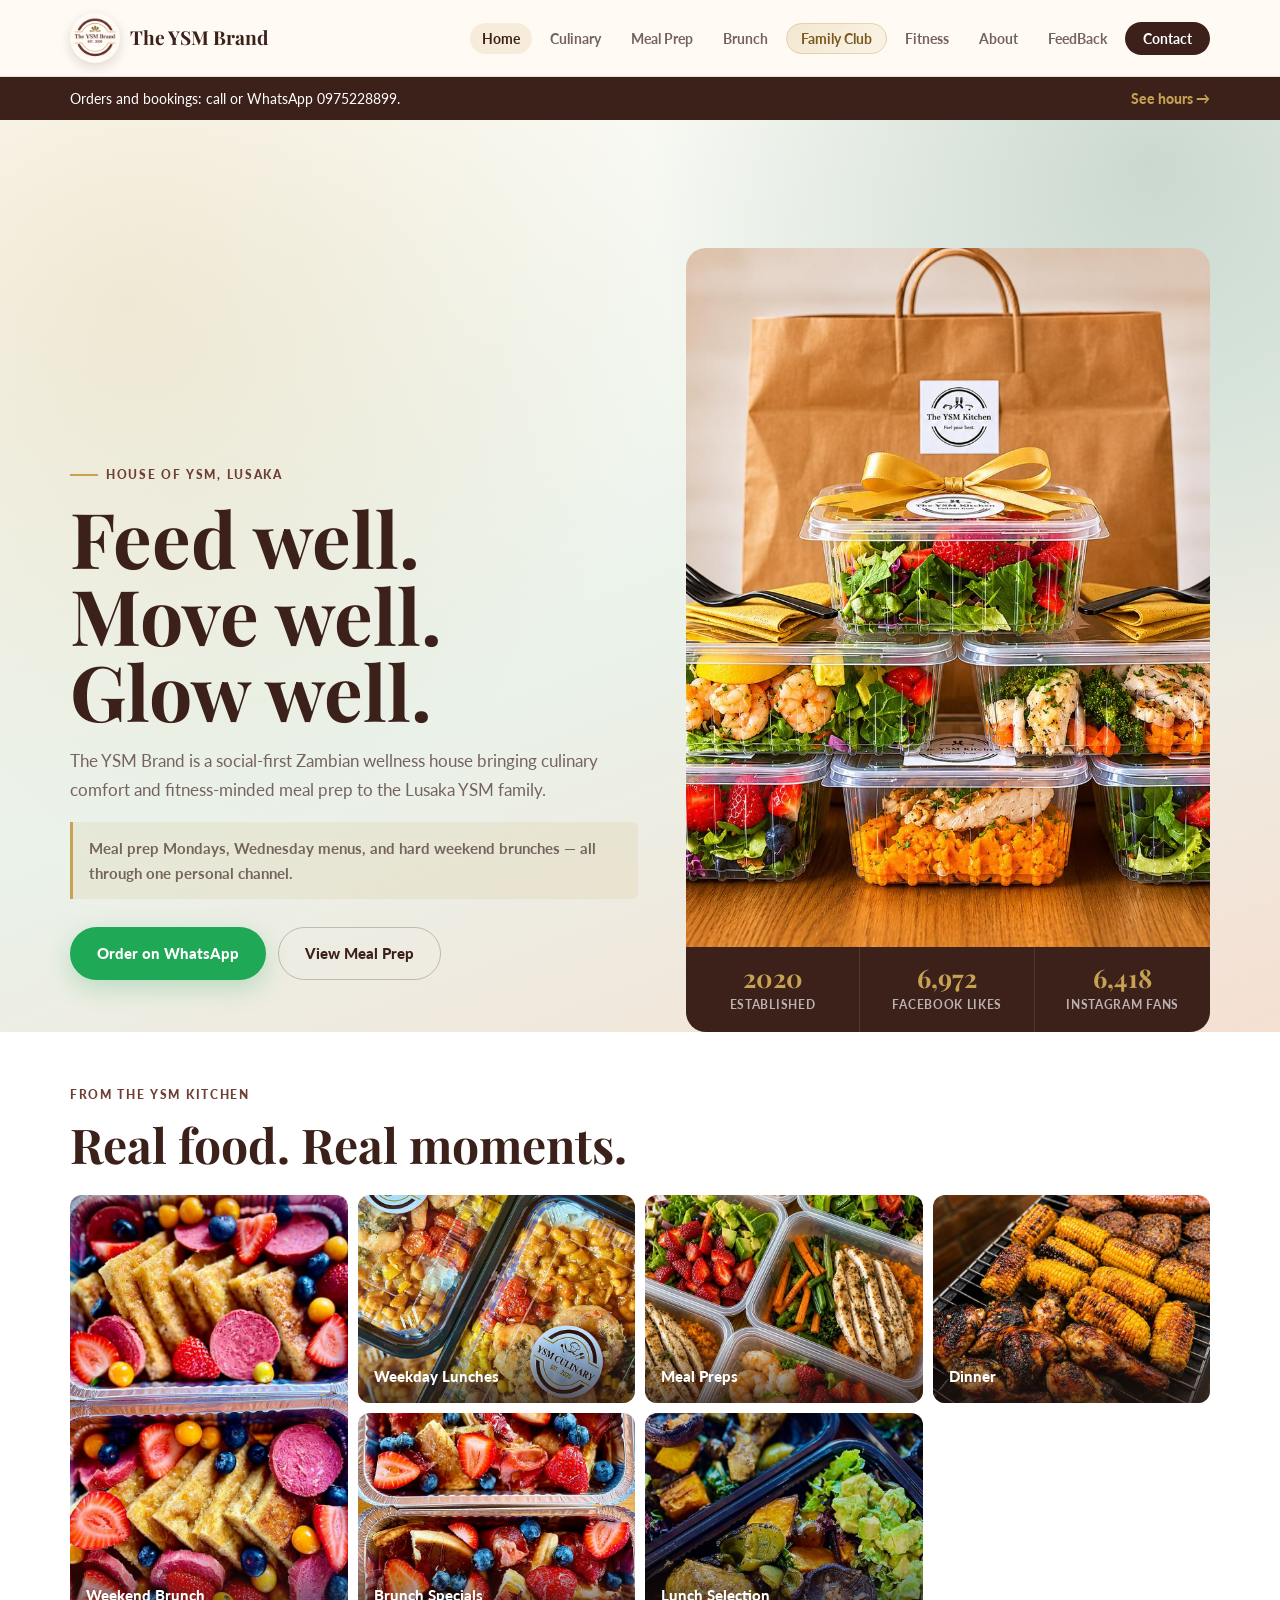
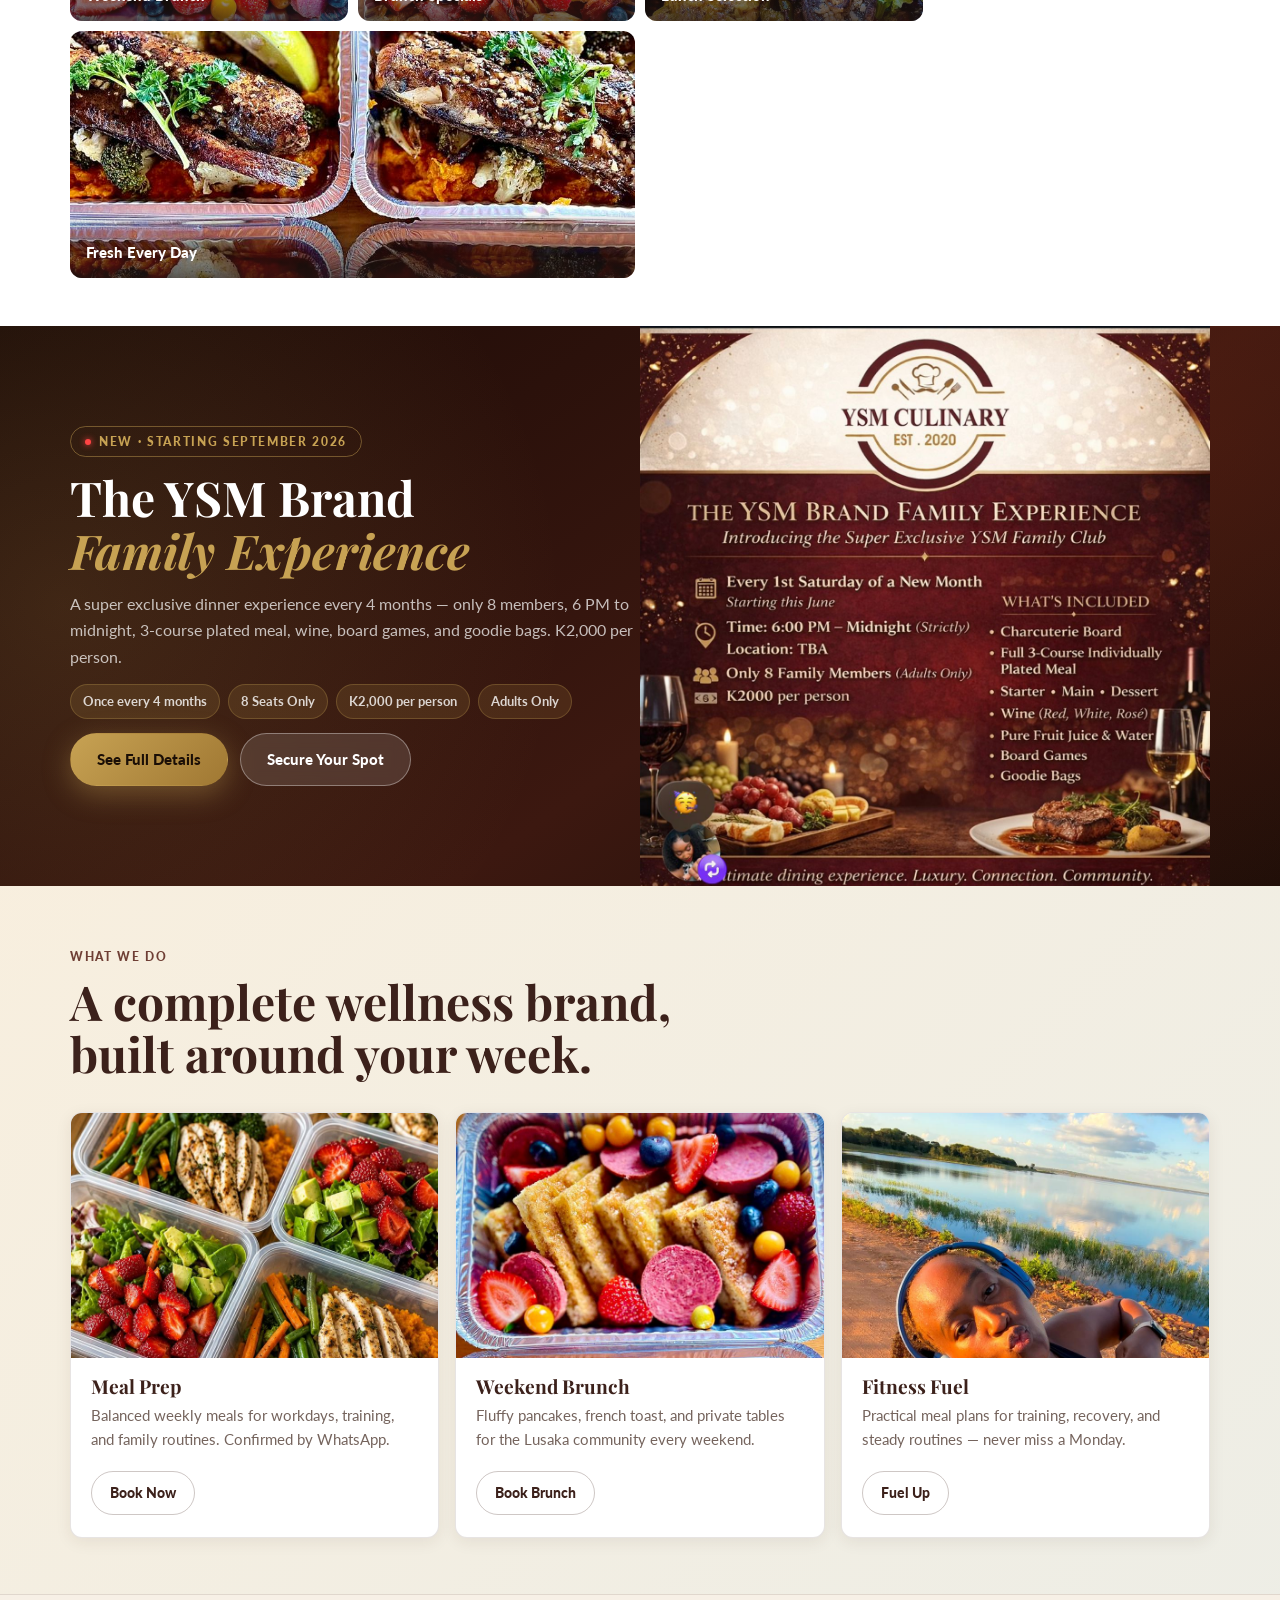
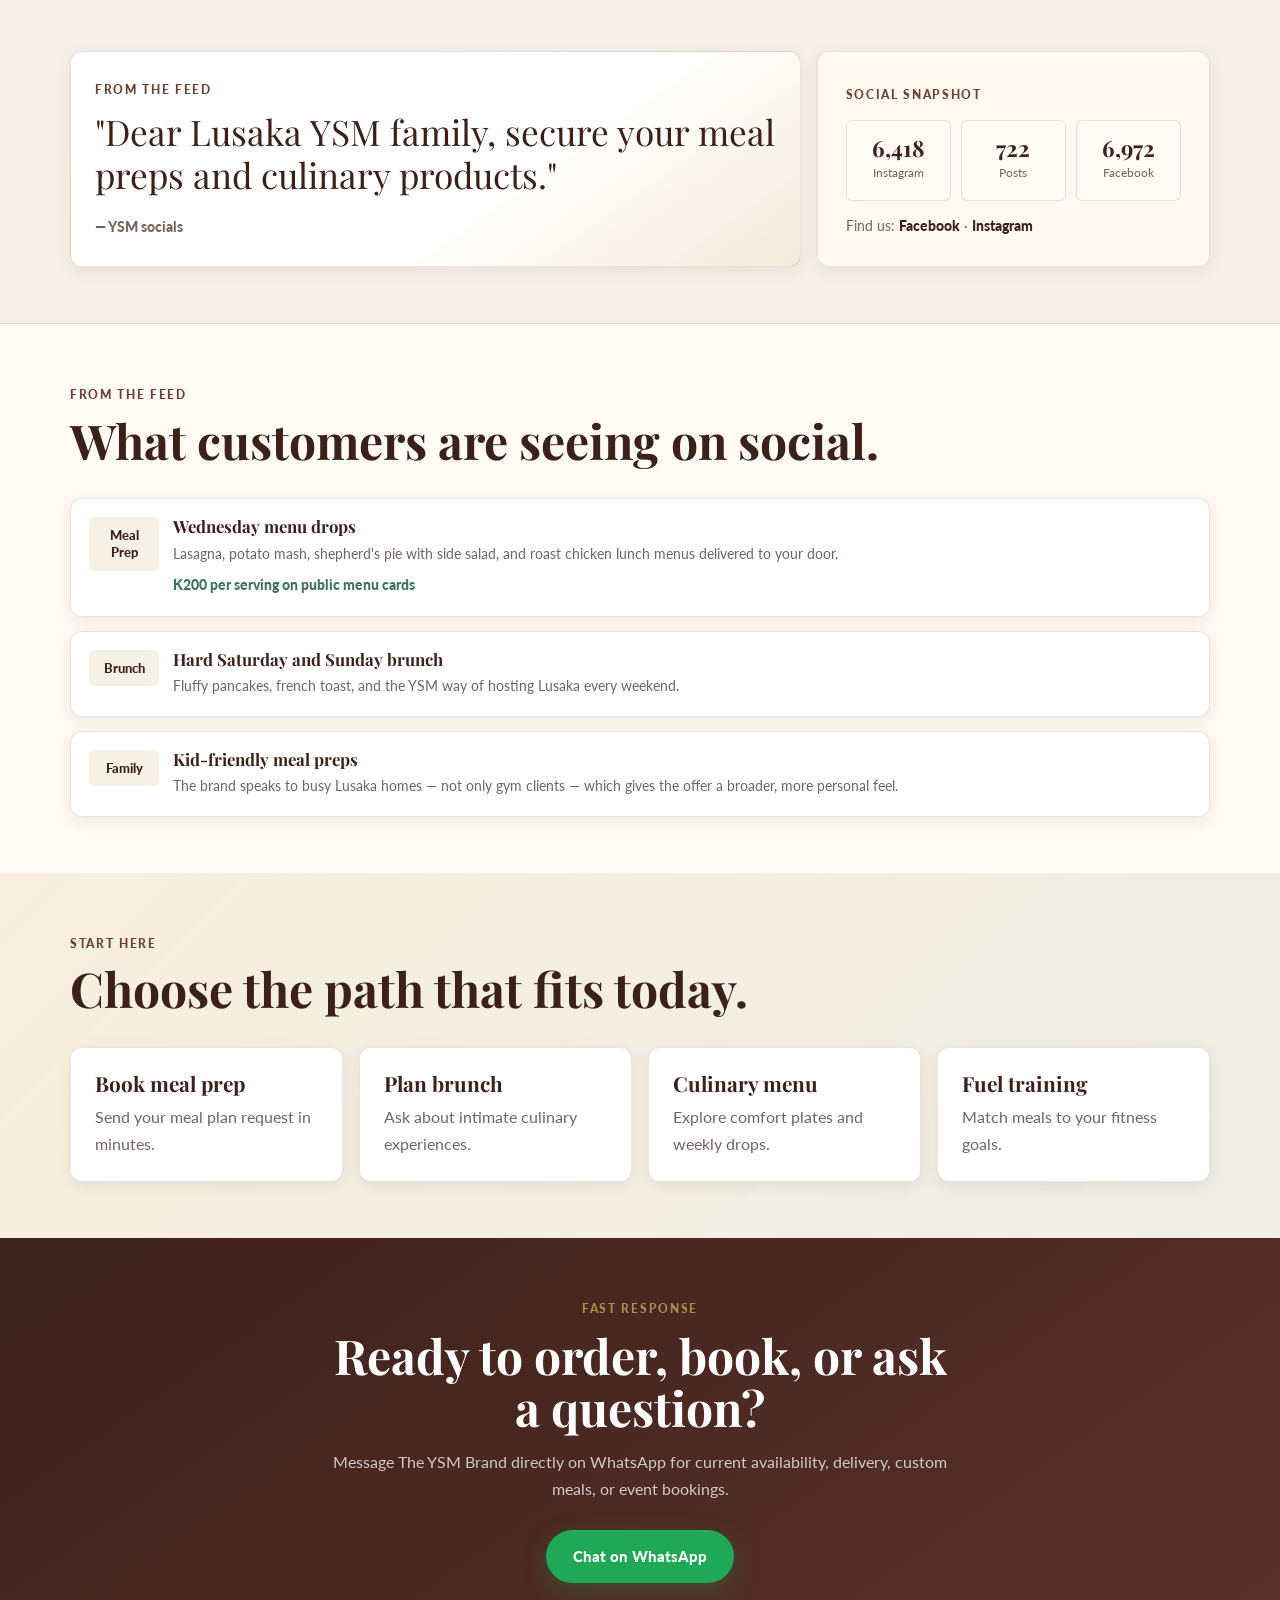
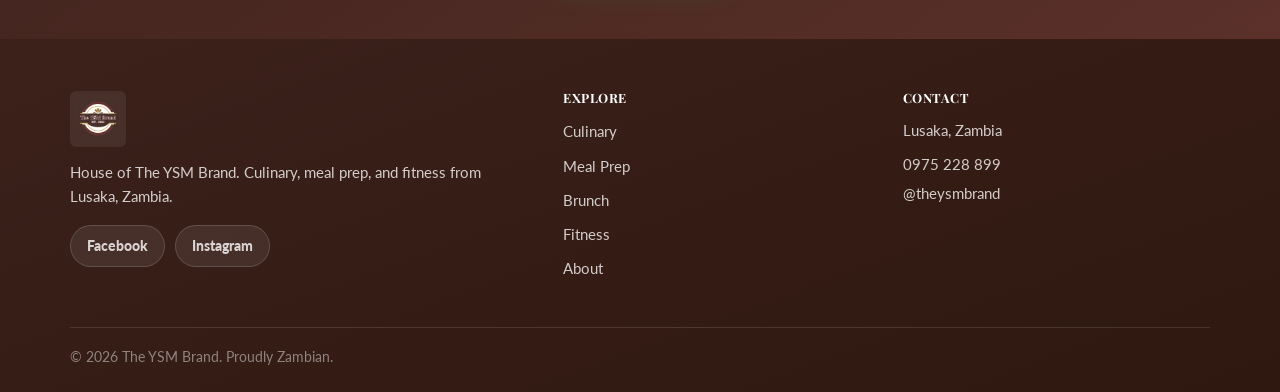
==== commit 990b51d8: "Update index.html" ====
--- a/ysm-brand/index.html
+++ b/ysm-brand/index.html
@@ -52,6 +52,7 @@
                 <li><a href="family-experience.html" class="nav-family">Family Club</a></li>
                 <li><a href="fitness.html">Fitness</a></li>
                 <li><a href="about.html">About</a></li>
+                <li><a href="feedback.html">FeedBack</a></li>
                 <li><a href="contact.html" class="nav-cta">Contact</a></li>
             </ul>
             <button class="mobile-menu-toggle" aria-label="Open menu" id="menuToggle">
@@ -67,6 +68,7 @@
         <a href="family-experience.html" class="nav-family">✦ Family Club</a>
         <a href="fitness.html">Fitness</a>
         <a href="about.html">About</a>
+        <a href="feedback.html">FeedBack</a>
         <a href="contact.html" class="nav-cta">Contact</a>
     </nav>
 
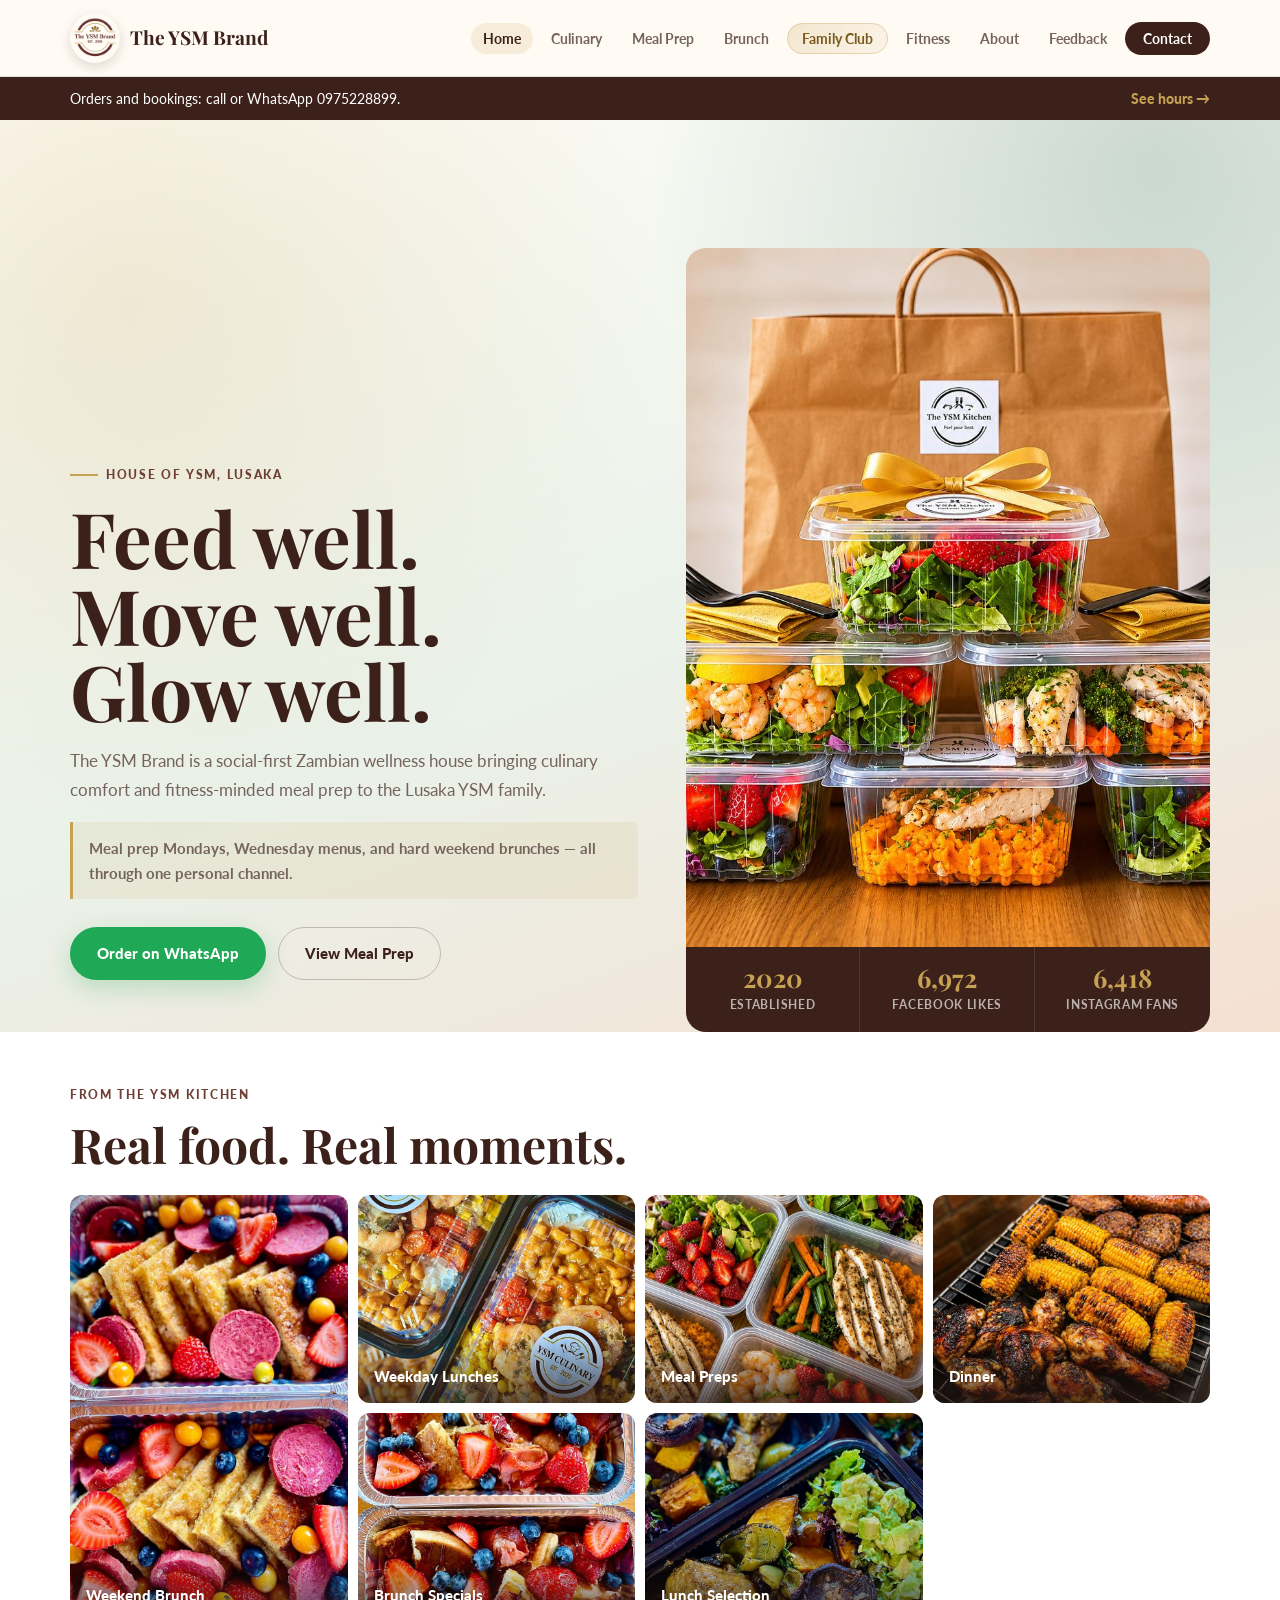
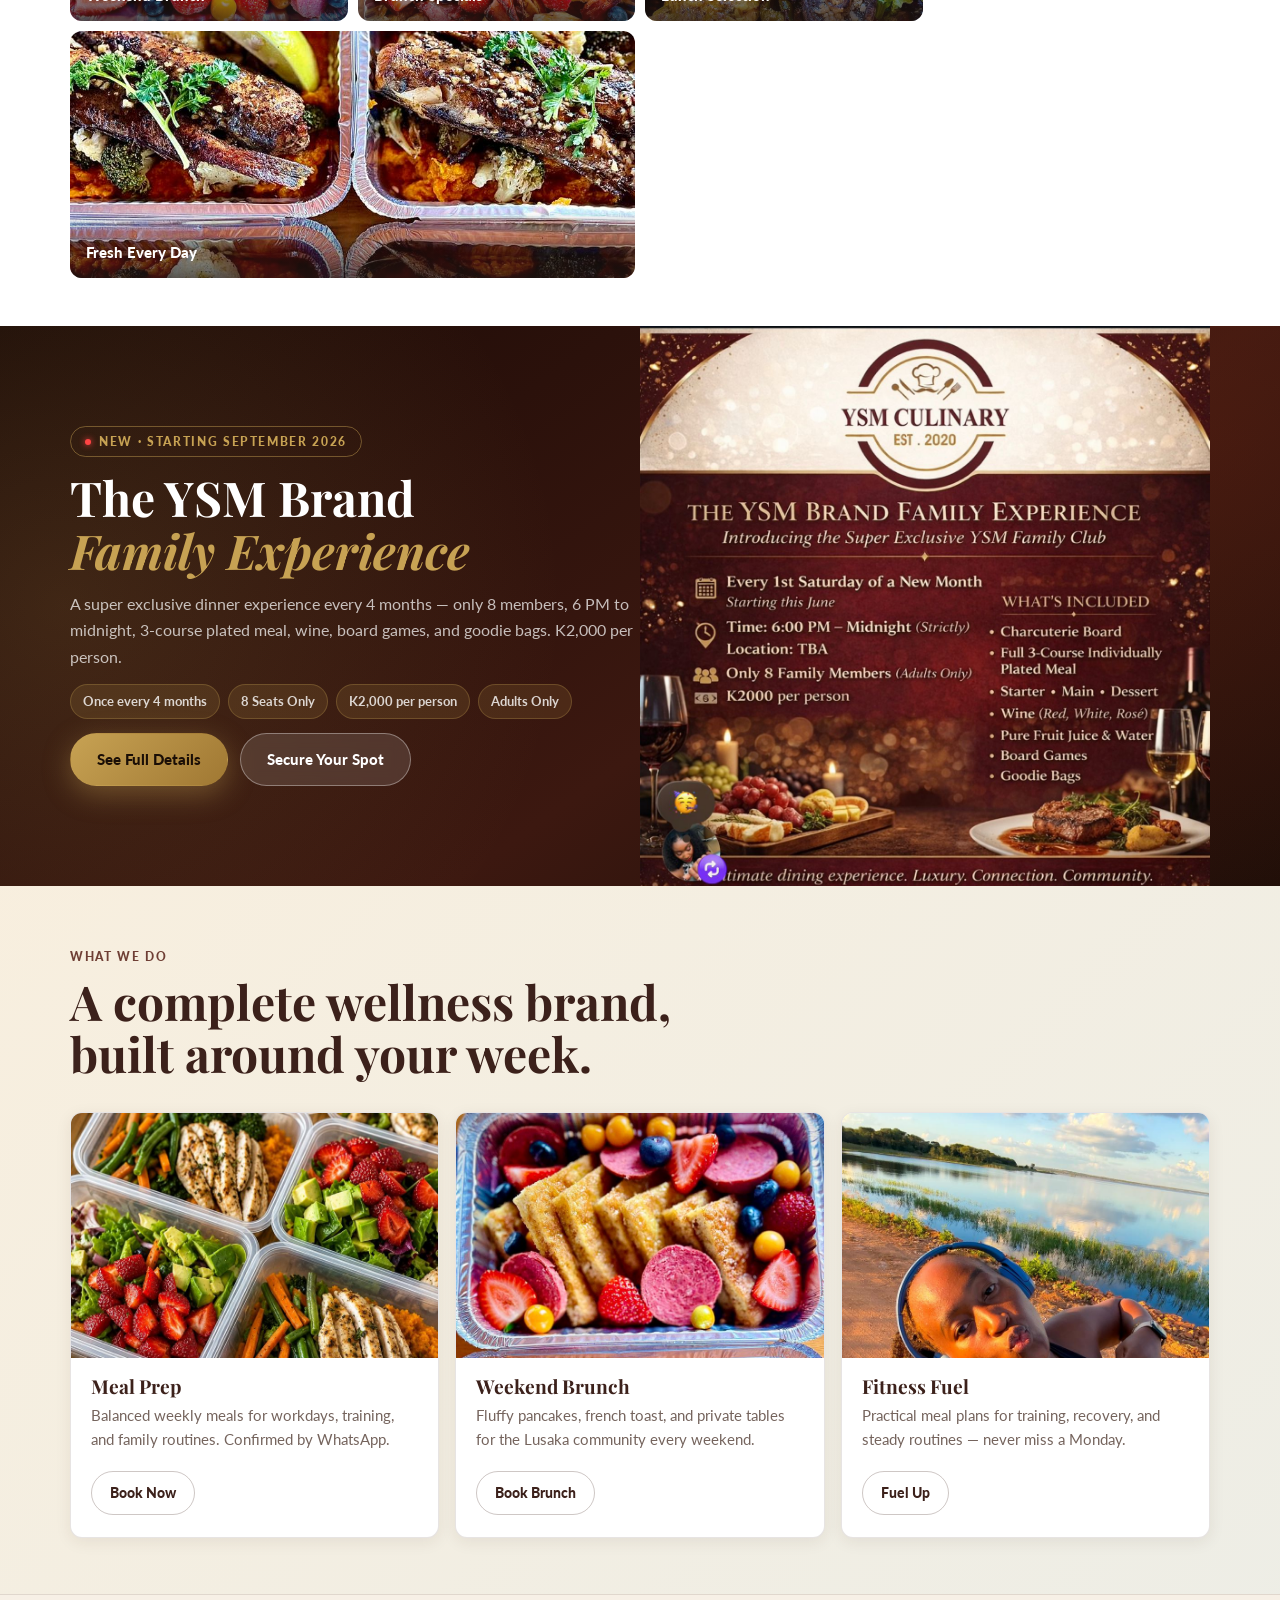
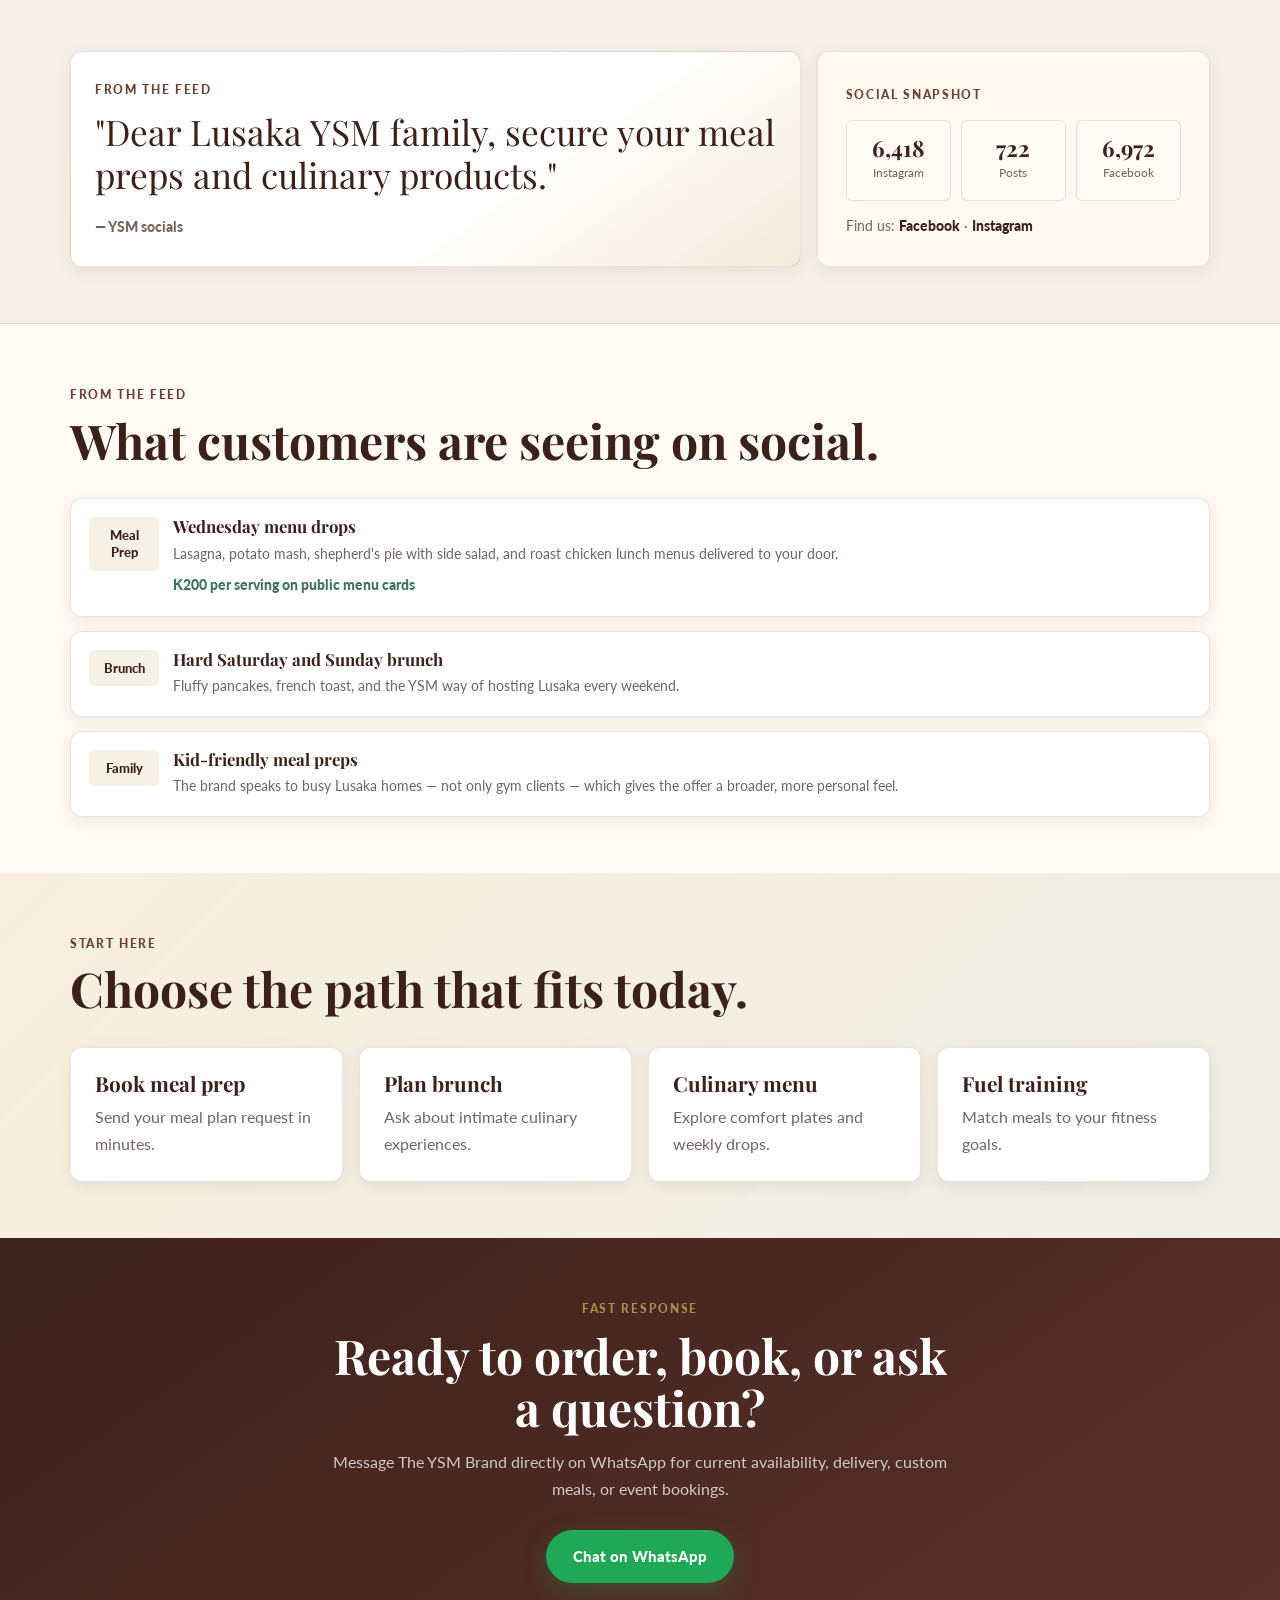
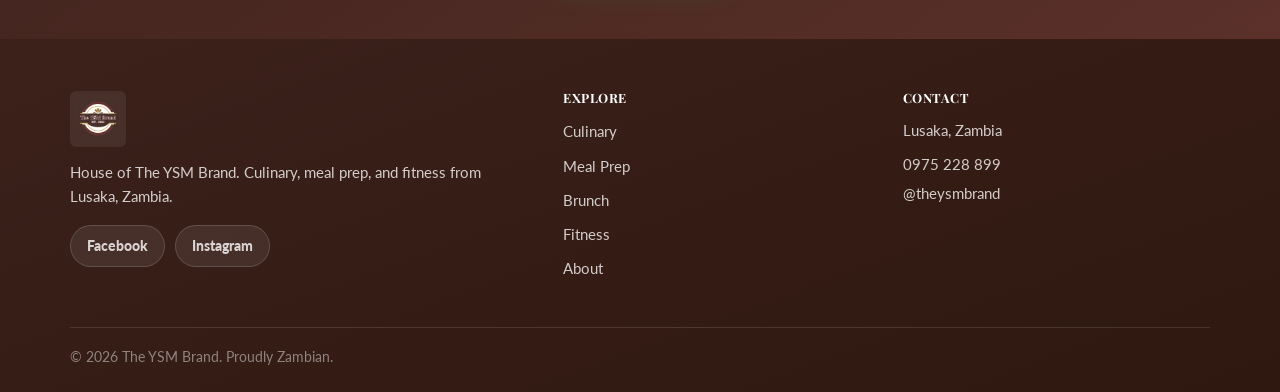
==== commit 226a5ee0: "Update index.html" ====
--- a/ysm-brand/index.html
+++ b/ysm-brand/index.html
@@ -52,7 +52,7 @@
                 <li><a href="family-experience.html" class="nav-family">Family Club</a></li>
                 <li><a href="fitness.html">Fitness</a></li>
                 <li><a href="about.html">About</a></li>
-                <li><a href="feedback.html">FeedBack</a></li>
+                <li><a href="feedback.html">Feedback</a></li>
                 <li><a href="contact.html" class="nav-cta">Contact</a></li>
             </ul>
             <button class="mobile-menu-toggle" aria-label="Open menu" id="menuToggle">
@@ -68,7 +68,7 @@
         <a href="family-experience.html" class="nav-family">✦ Family Club</a>
         <a href="fitness.html">Fitness</a>
         <a href="about.html">About</a>
-        <a href="feedback.html">FeedBack</a>
+        <a href="feedback.html">Feedback</a>
         <a href="contact.html" class="nav-cta">Contact</a>
     </nav>
 
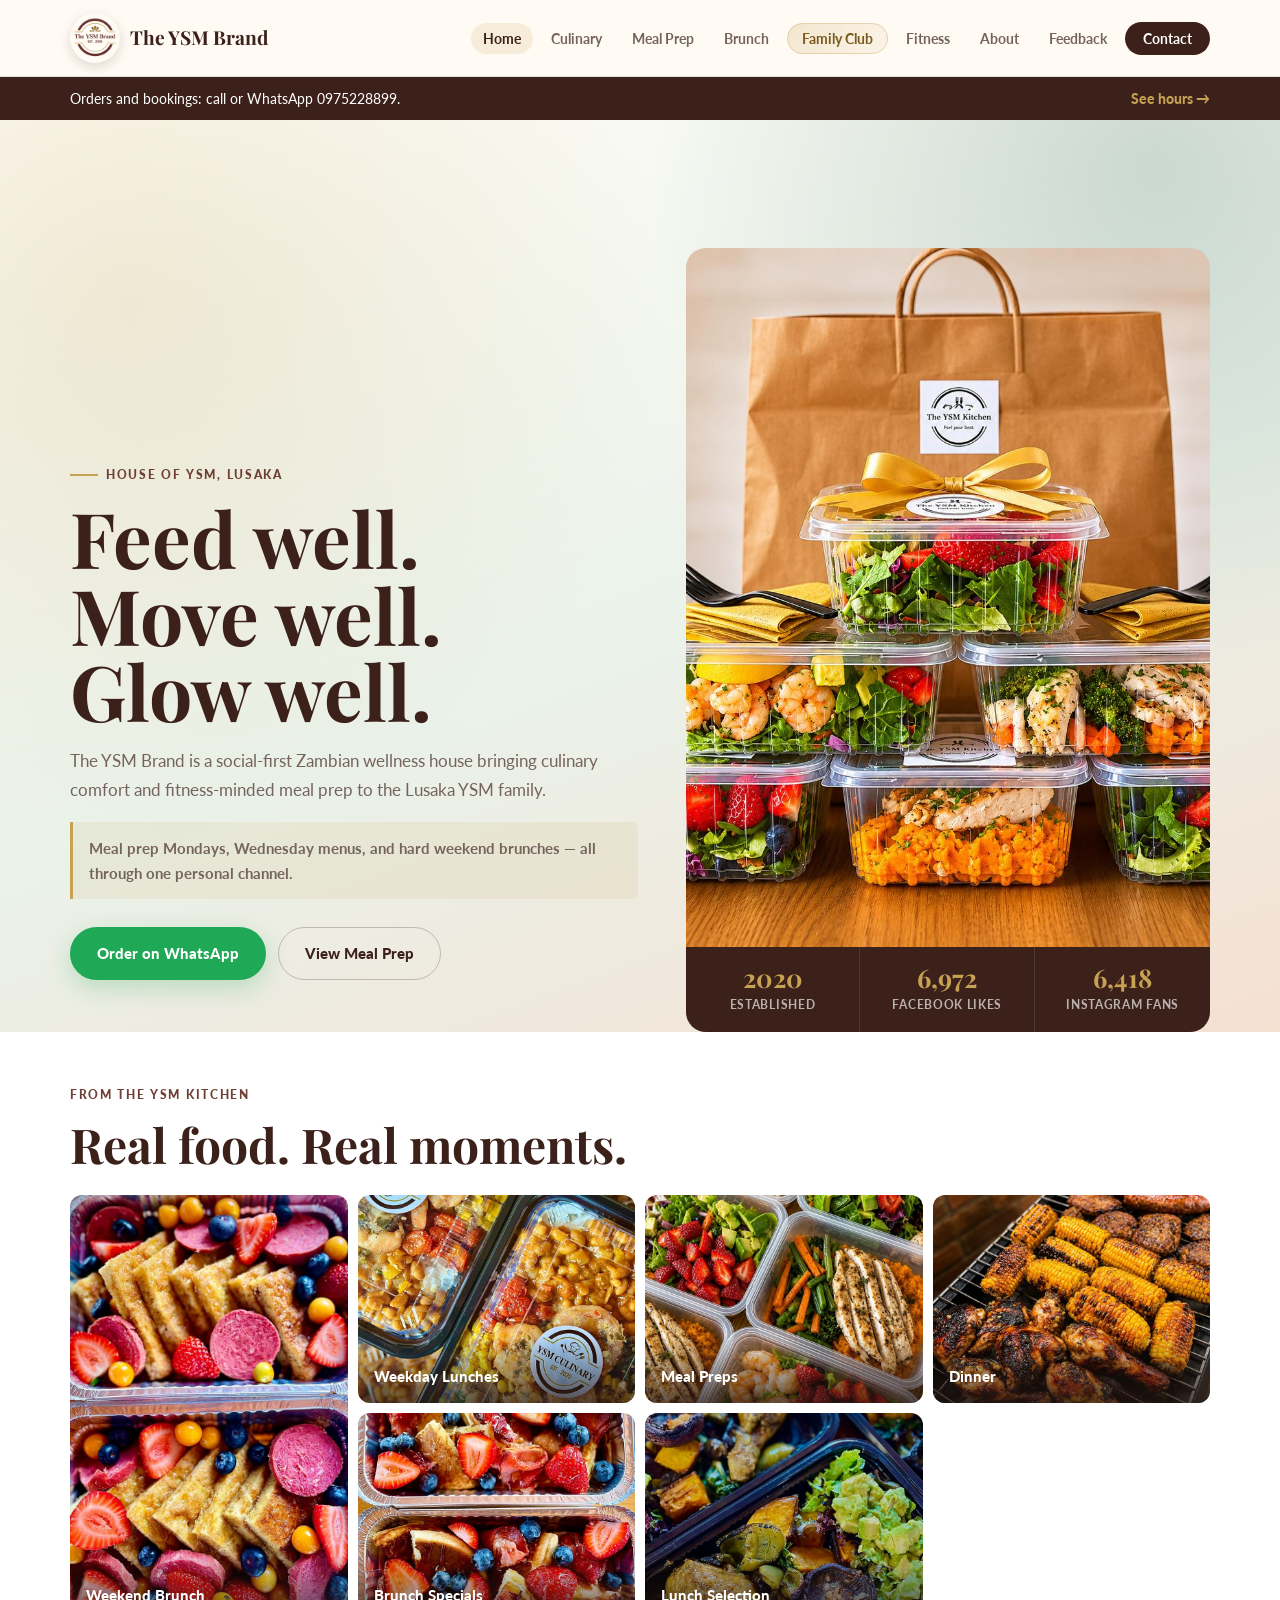
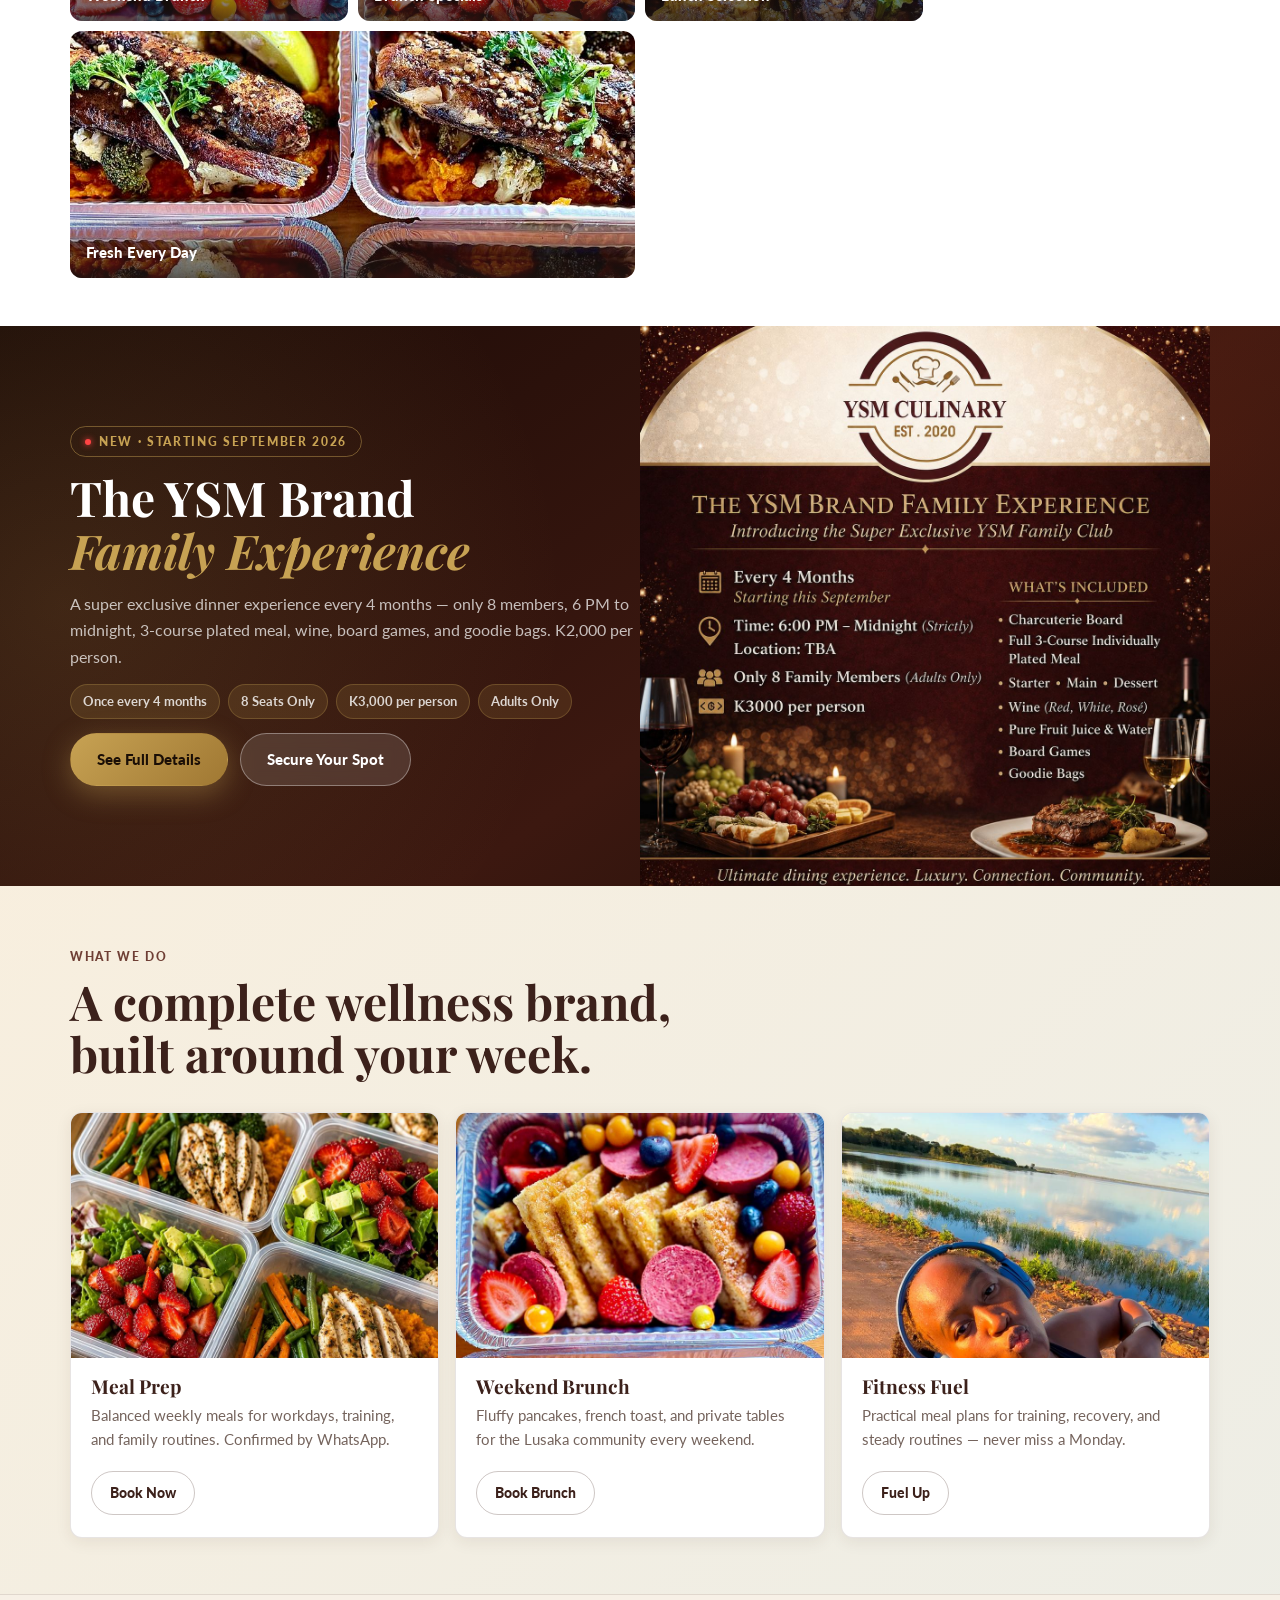
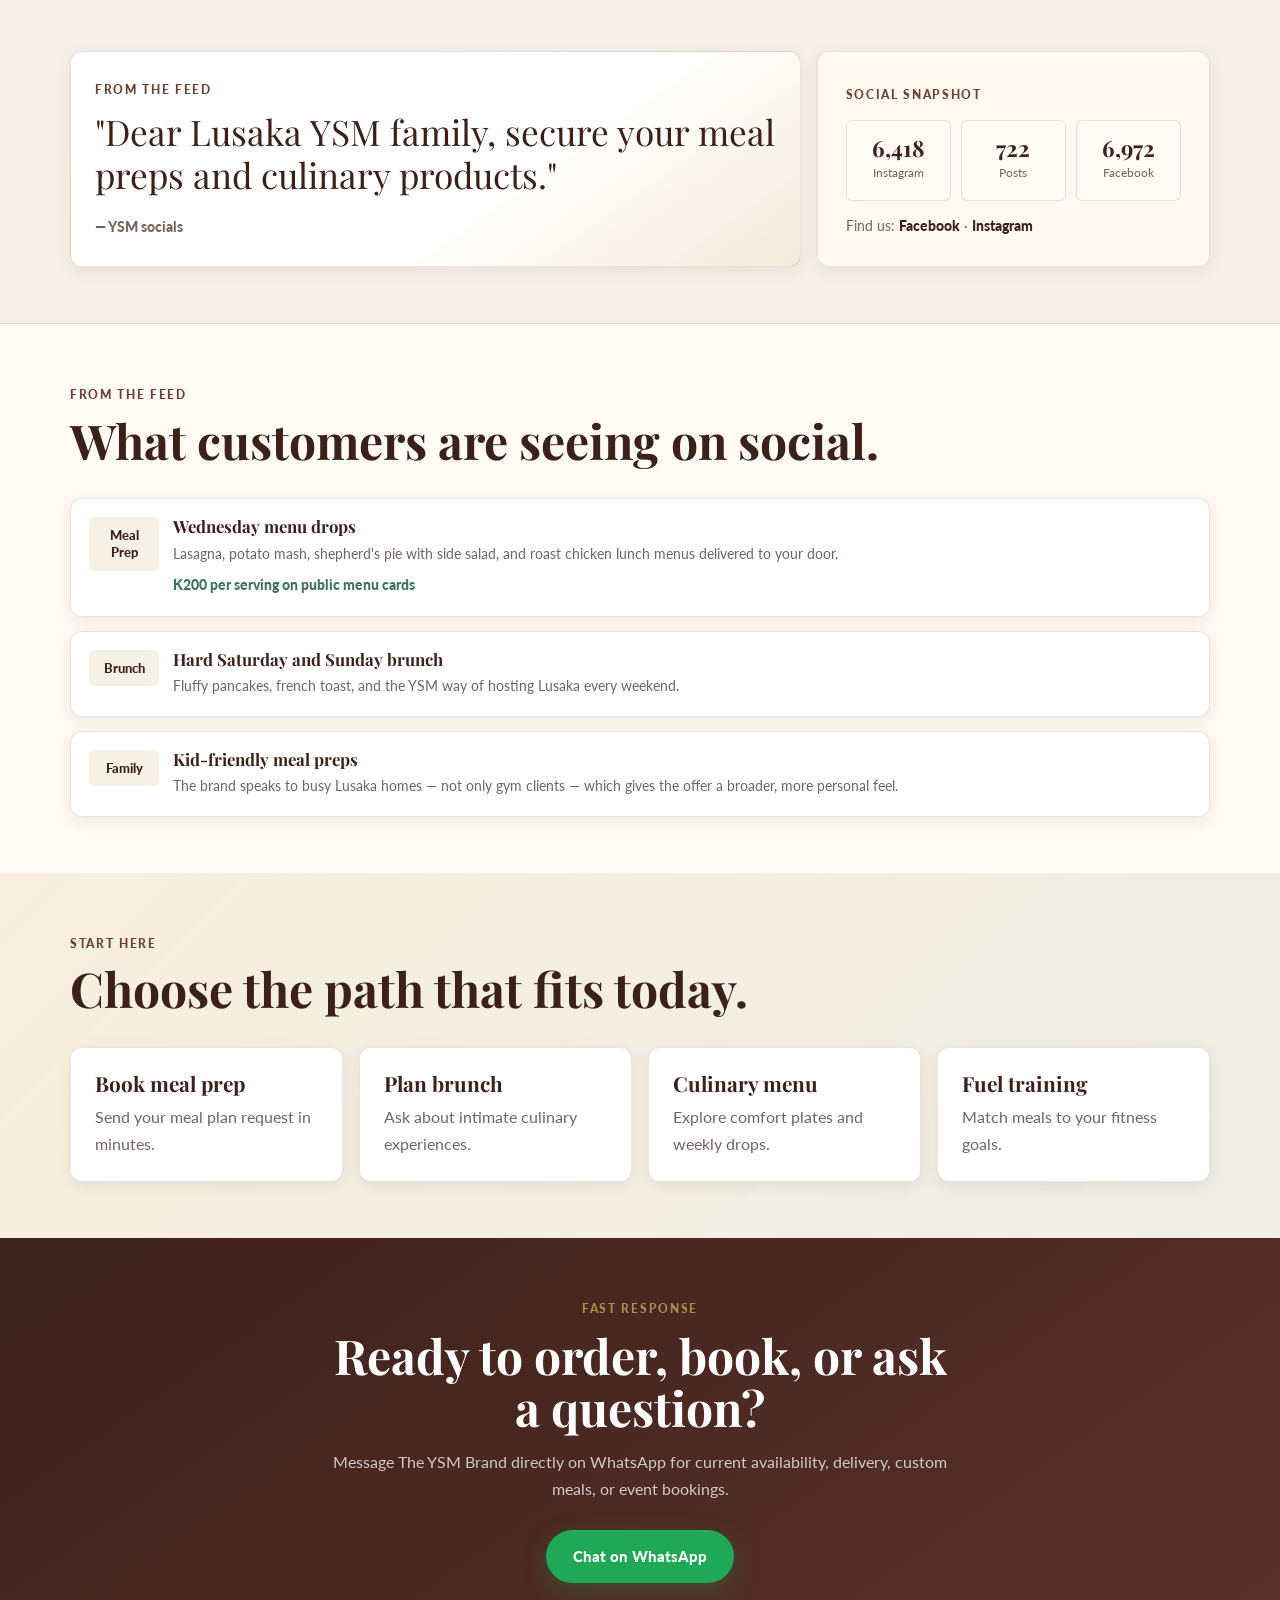
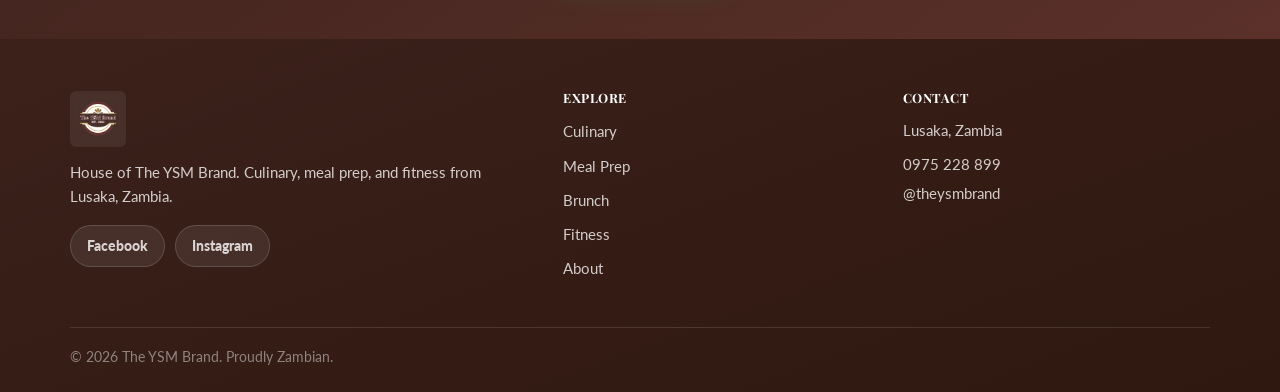
==== commit 65f7b495: "Update index.html" ====
--- a/ysm-brand/index.html
+++ b/ysm-brand/index.html
@@ -154,7 +154,7 @@
                     <div class="fc-promo-chips">
                         <span class="fc-chip">Once every 4 months</span>
                         <span class="fc-chip">8 Seats Only</span>
-                        <span class="fc-chip">K2,000 per person</span>
+                        <span class="fc-chip">K3,000 per person</span>
                         <span class="fc-chip">Adults Only</span>
                     </div>
                     <div class="fc-promo-actions">
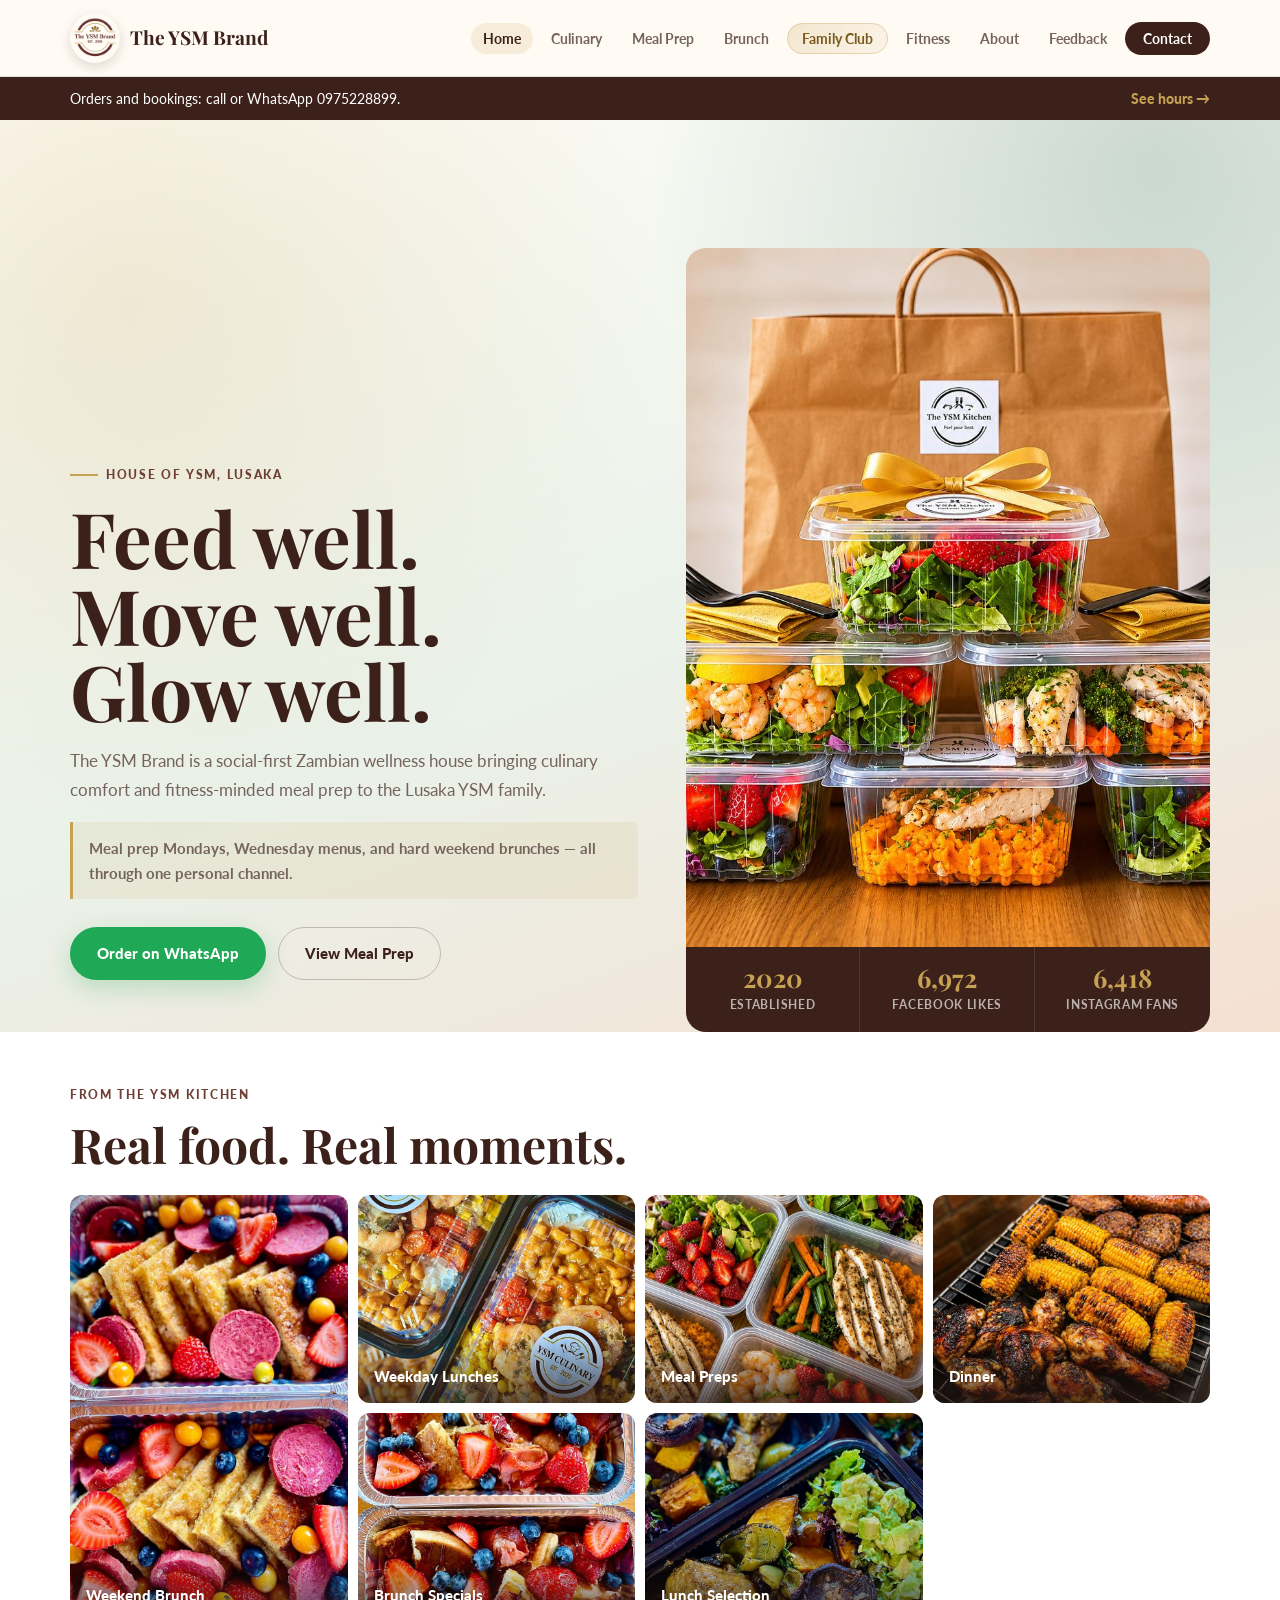
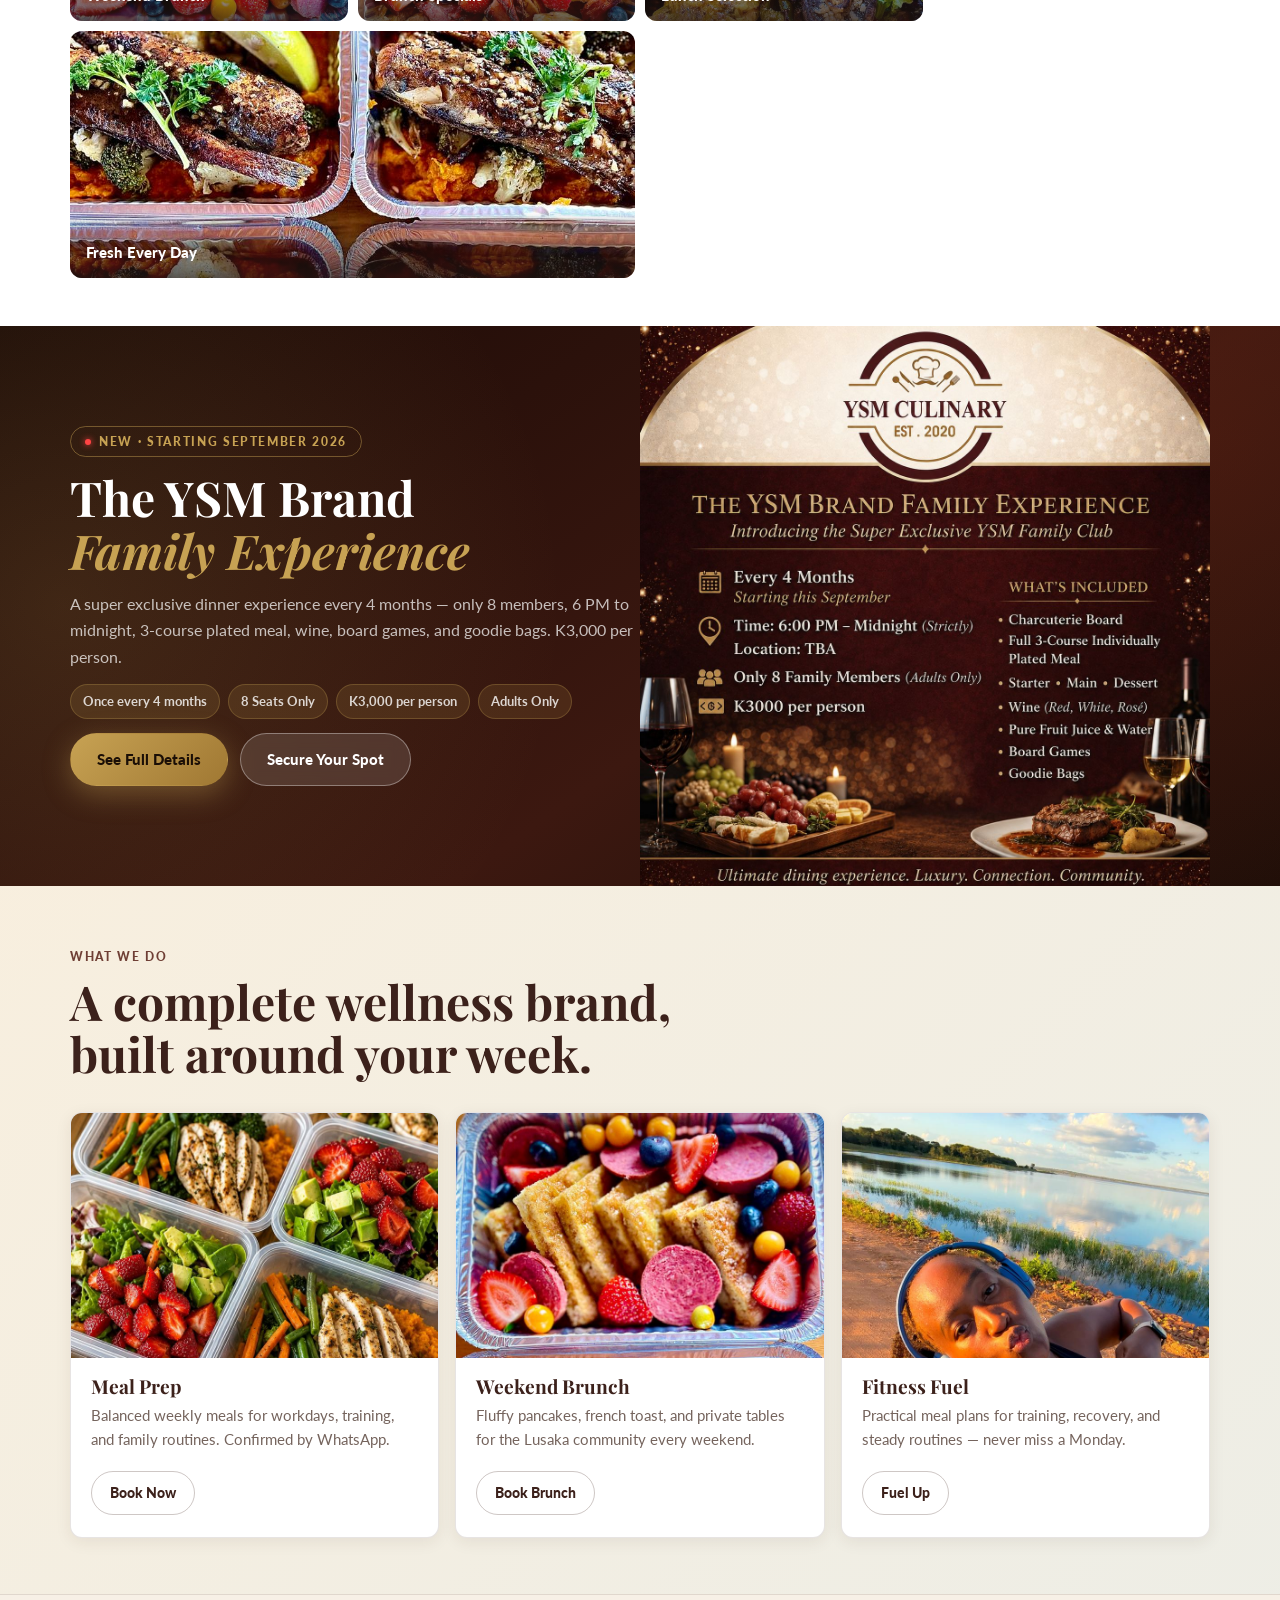
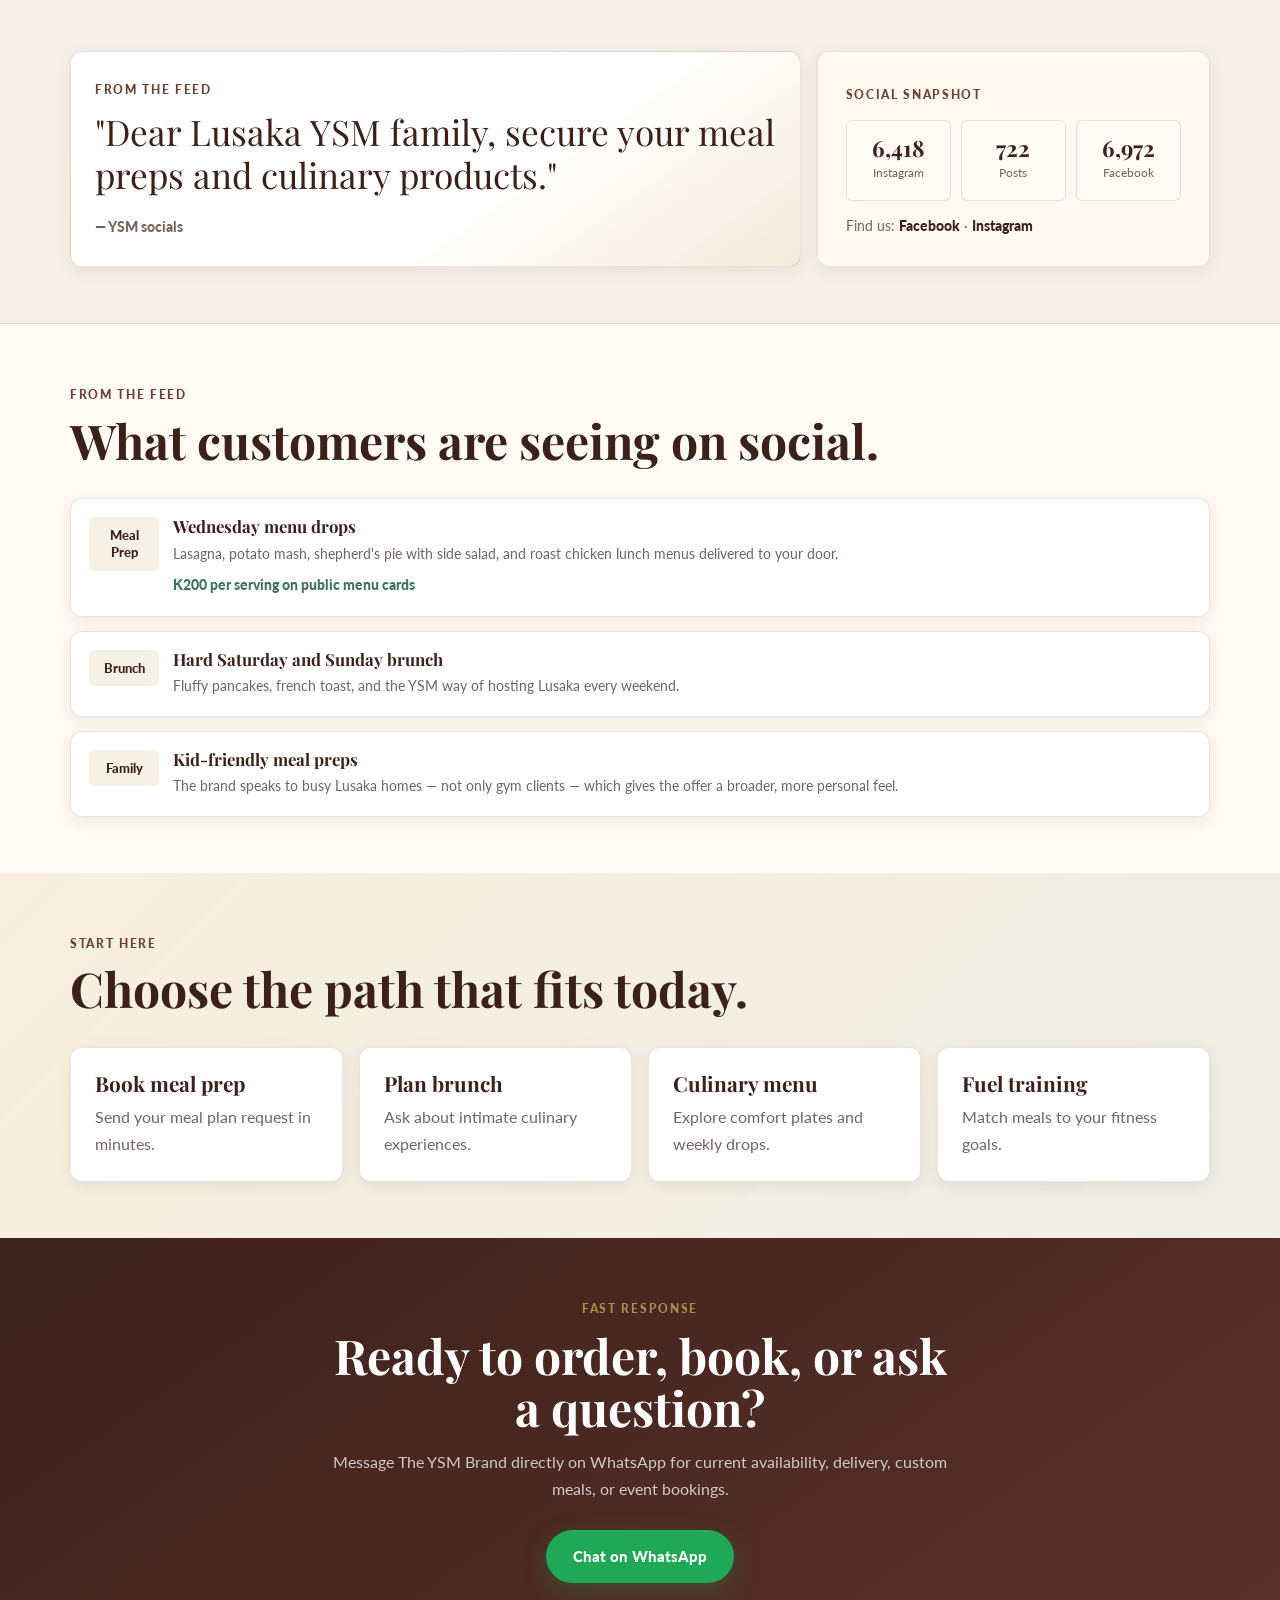
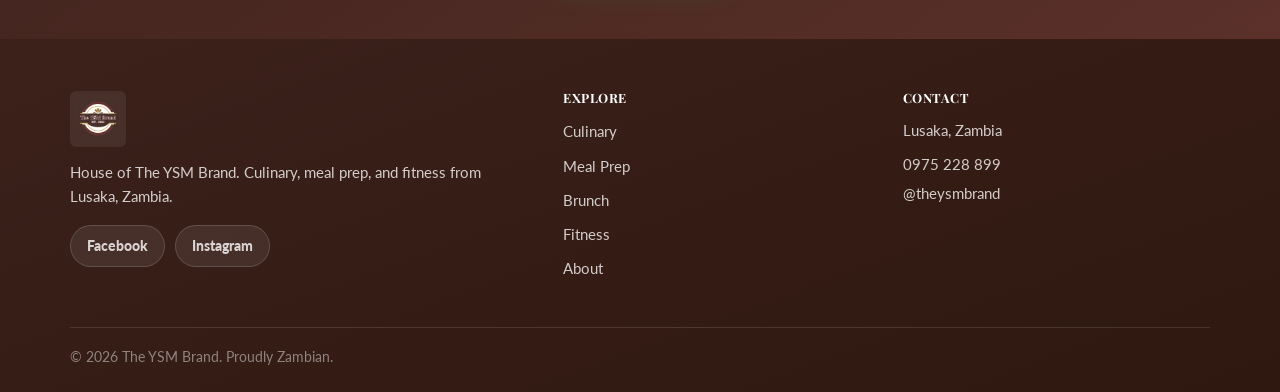
==== commit a04701d8: "Update index.html" ====
--- a/ysm-brand/index.html
+++ b/ysm-brand/index.html
@@ -150,7 +150,7 @@
                 <div class="fc-promo-text">
                     <div class="fc-promo-new">New · Starting September 2026</div>
                     <h2>The YSM Brand<br><em>Family Experience</em></h2>
-                    <p>A super exclusive dinner experience every 4 months — only 8 members, 6 PM to midnight, 3-course plated meal, wine, board games, and goodie bags. K2,000 per person.</p>
+                    <p>A super exclusive dinner experience every 4 months — only 8 members, 6 PM to midnight, 3-course plated meal, wine, board games, and goodie bags. K3,000 per person.</p>
                     <div class="fc-promo-chips">
                         <span class="fc-chip">Once every 4 months</span>
                         <span class="fc-chip">8 Seats Only</span>
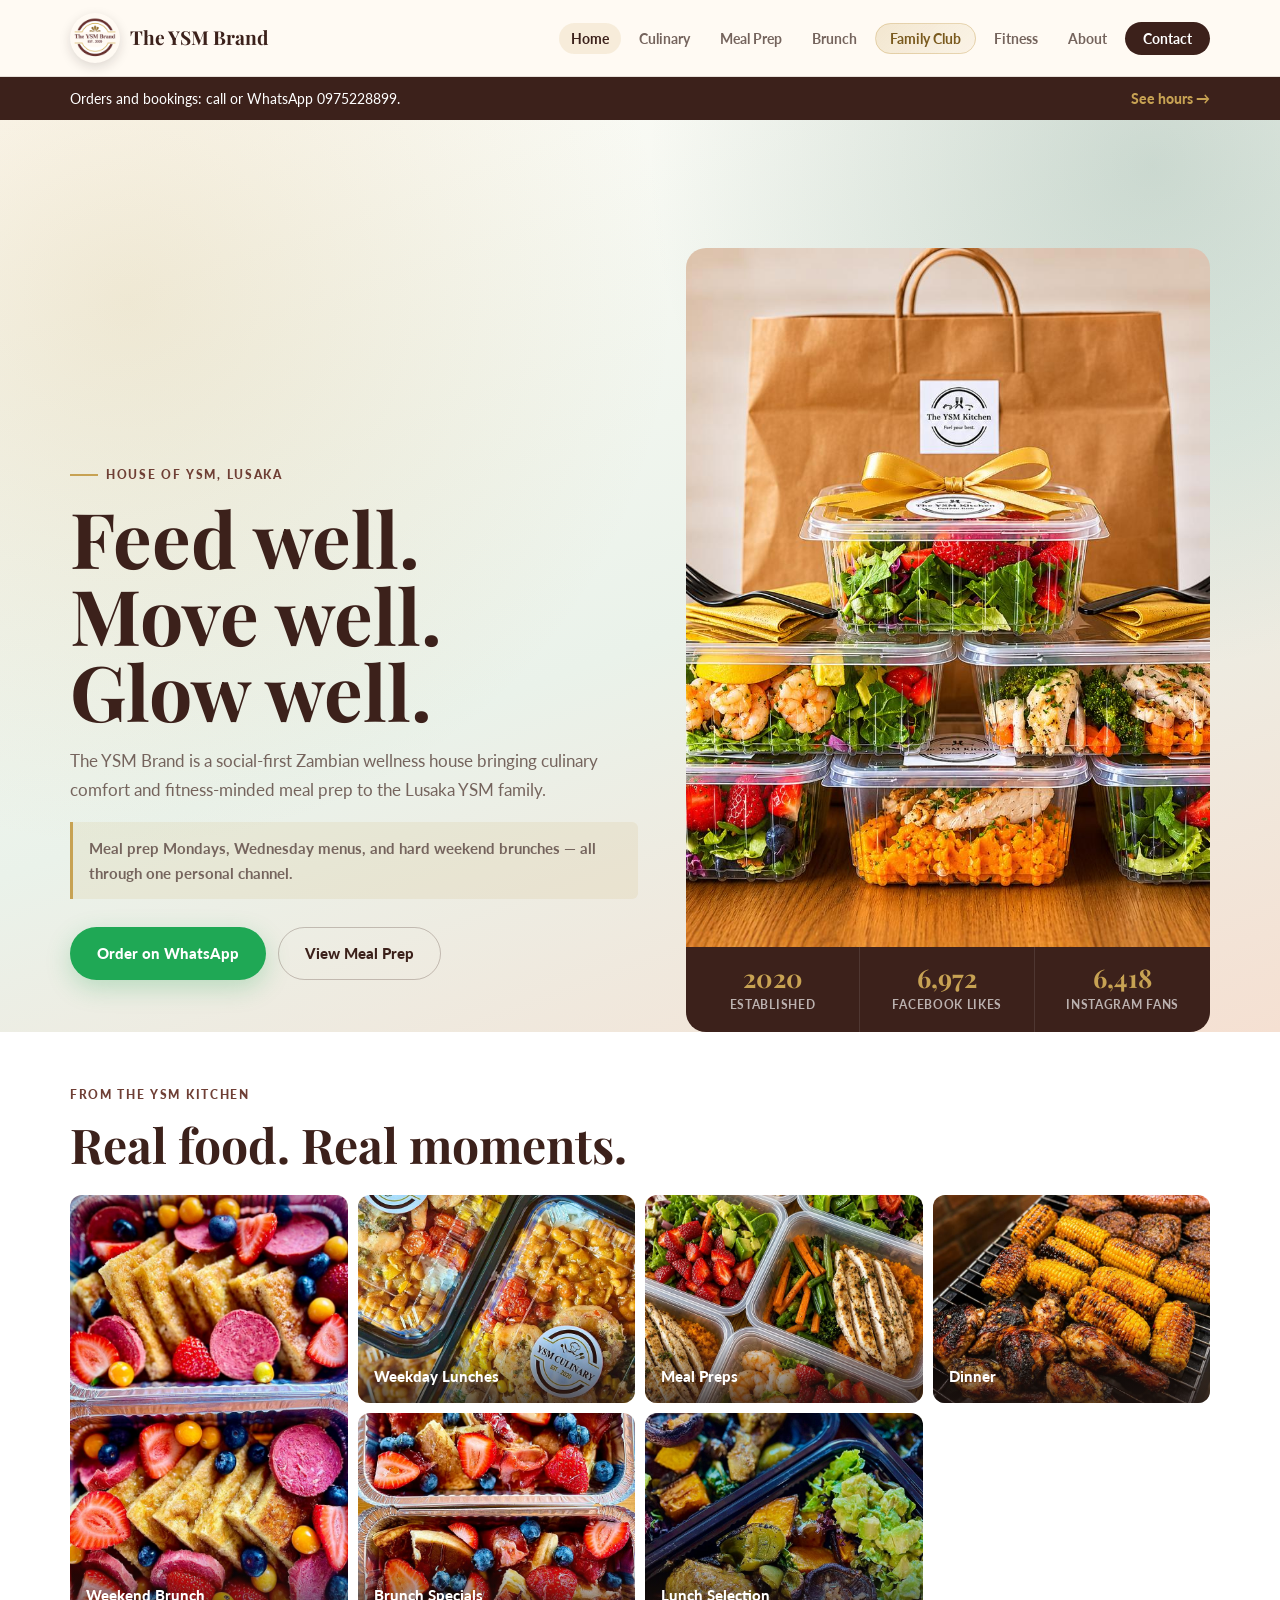
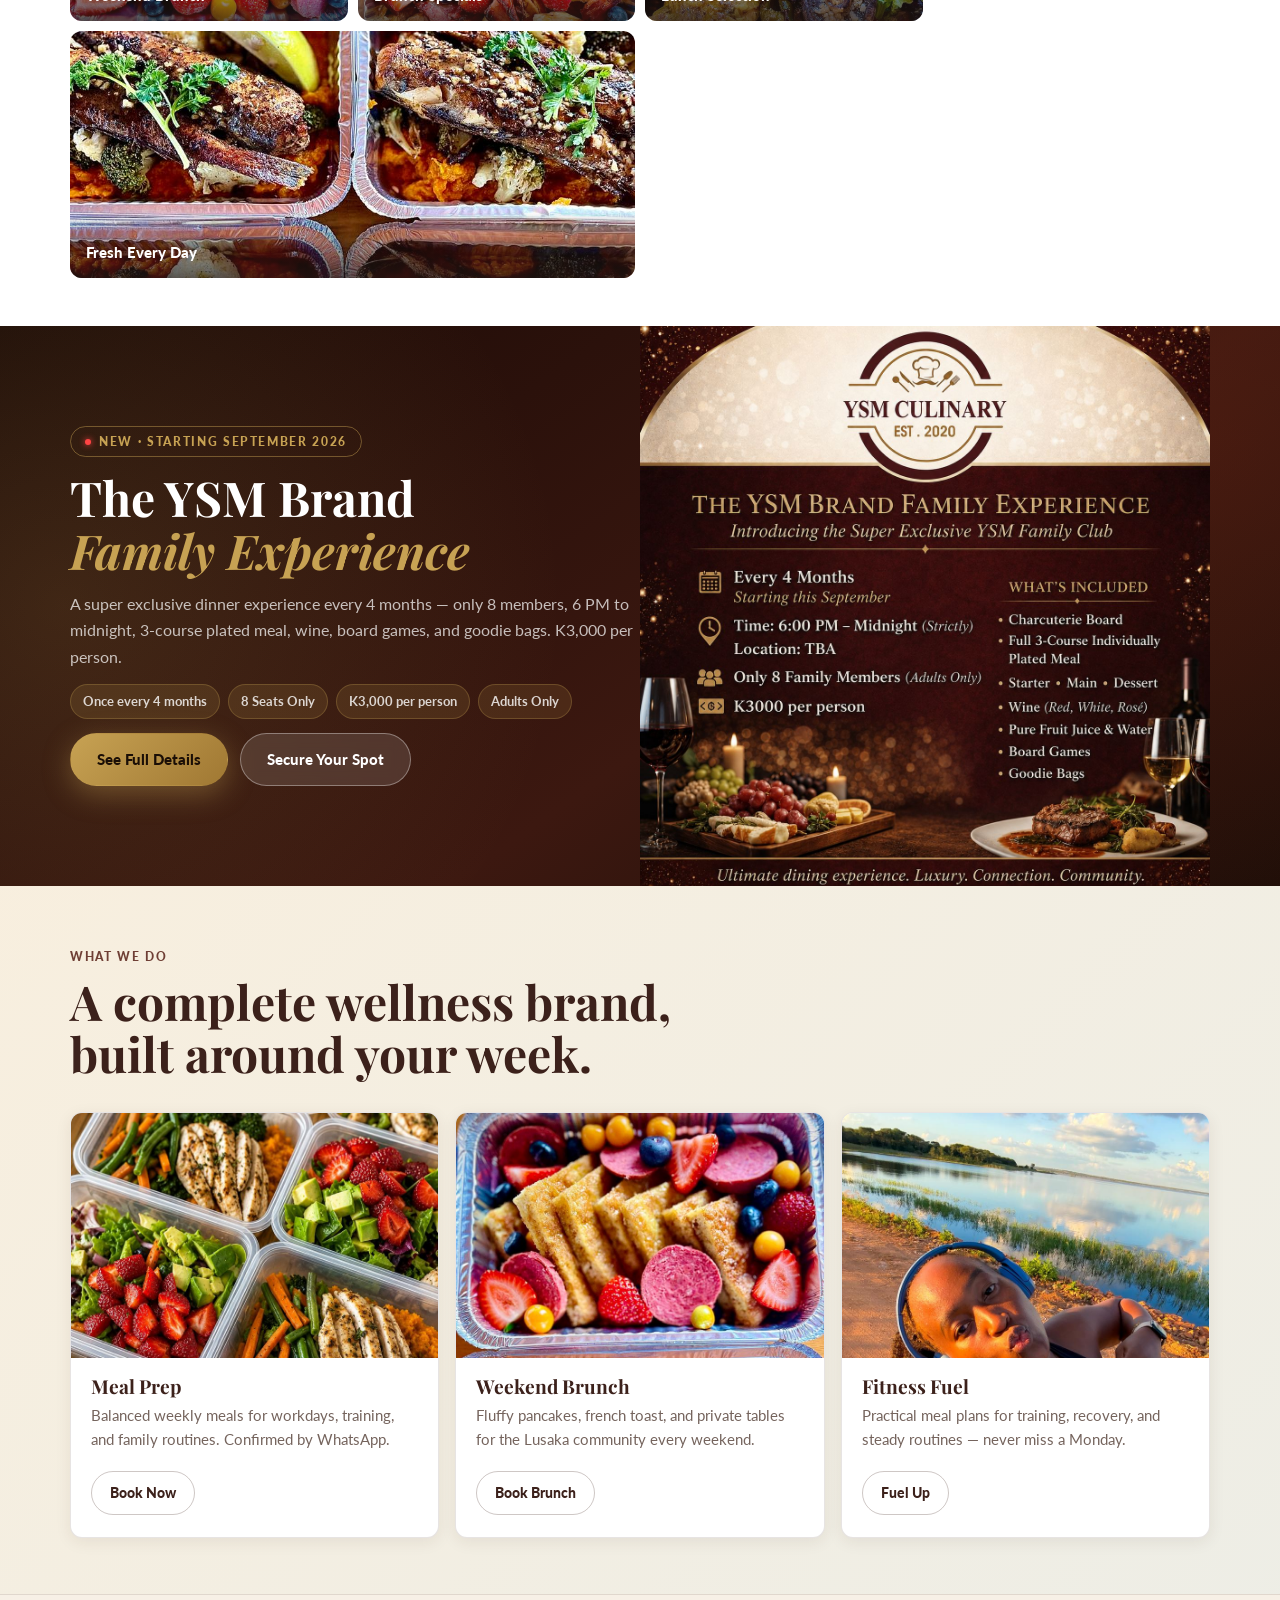
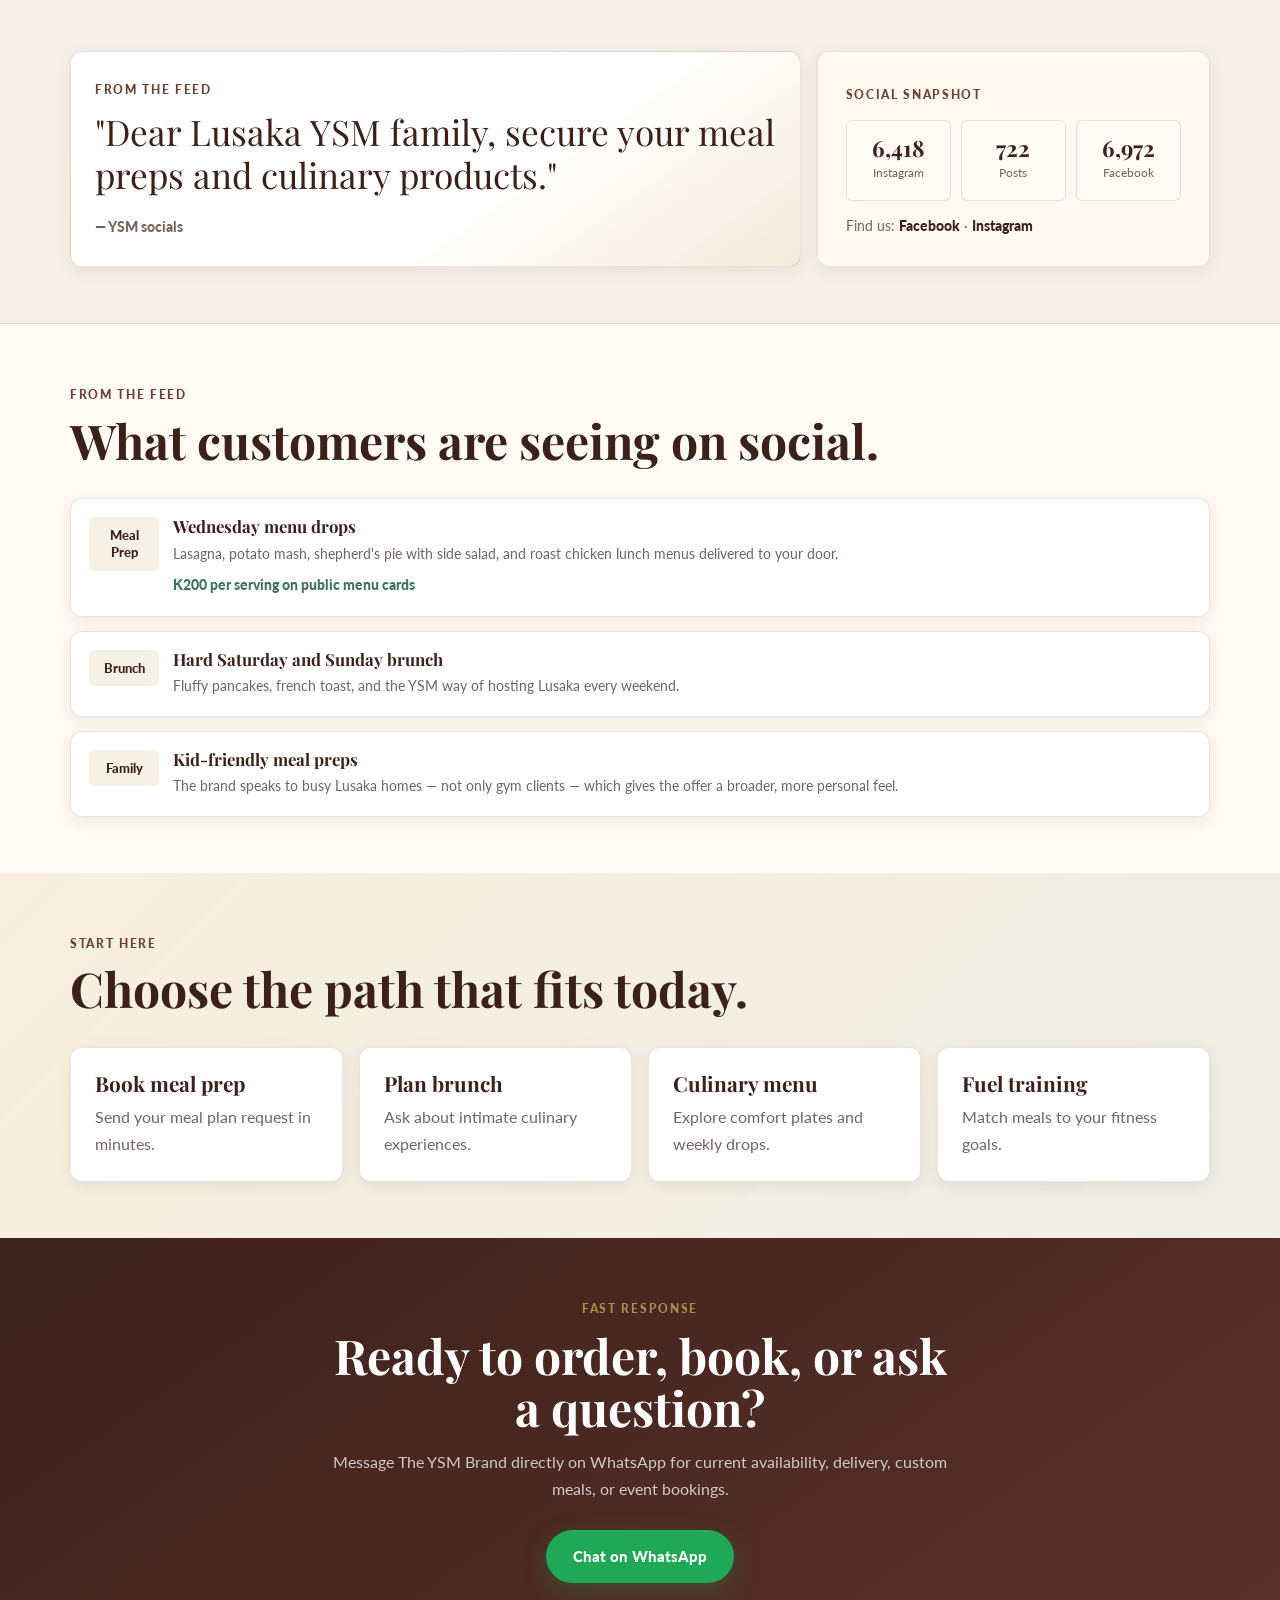
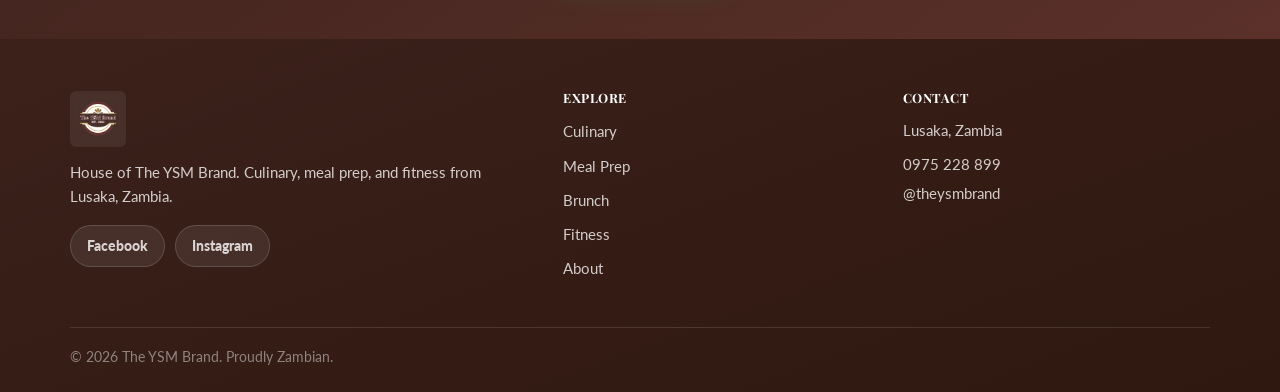
==== commit d2a8278f: "Updated about.html" ====
--- a/ysm-brand/index.html
+++ b/ysm-brand/index.html
@@ -52,7 +52,6 @@
                 <li><a href="family-experience.html" class="nav-family">Family Club</a></li>
                 <li><a href="fitness.html">Fitness</a></li>
                 <li><a href="about.html">About</a></li>
-                <li><a href="feedback.html">Feedback</a></li>
                 <li><a href="contact.html" class="nav-cta">Contact</a></li>
             </ul>
             <button class="mobile-menu-toggle" aria-label="Open menu" id="menuToggle">
@@ -68,7 +67,6 @@
         <a href="family-experience.html" class="nav-family">✦ Family Club</a>
         <a href="fitness.html">Fitness</a>
         <a href="about.html">About</a>
-        <a href="feedback.html">Feedback</a>
         <a href="contact.html" class="nav-cta">Contact</a>
     </nav>
 
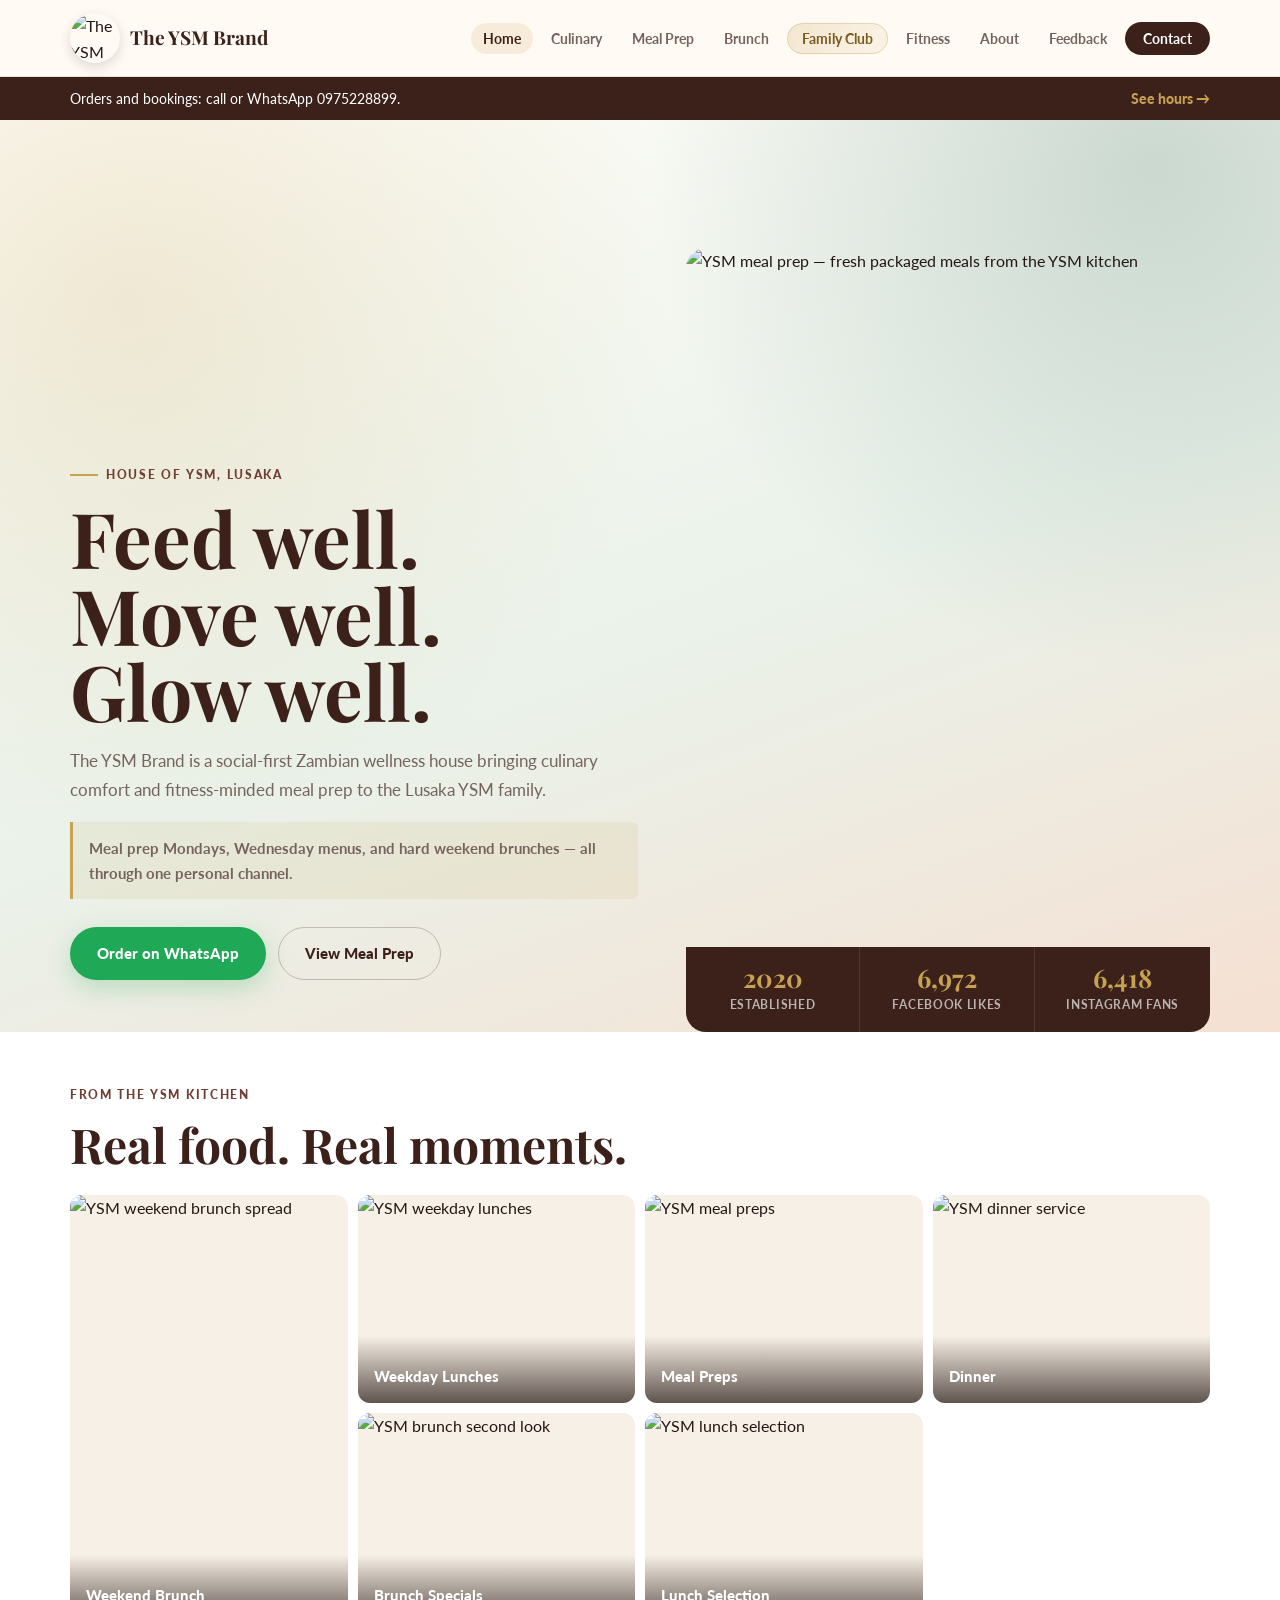
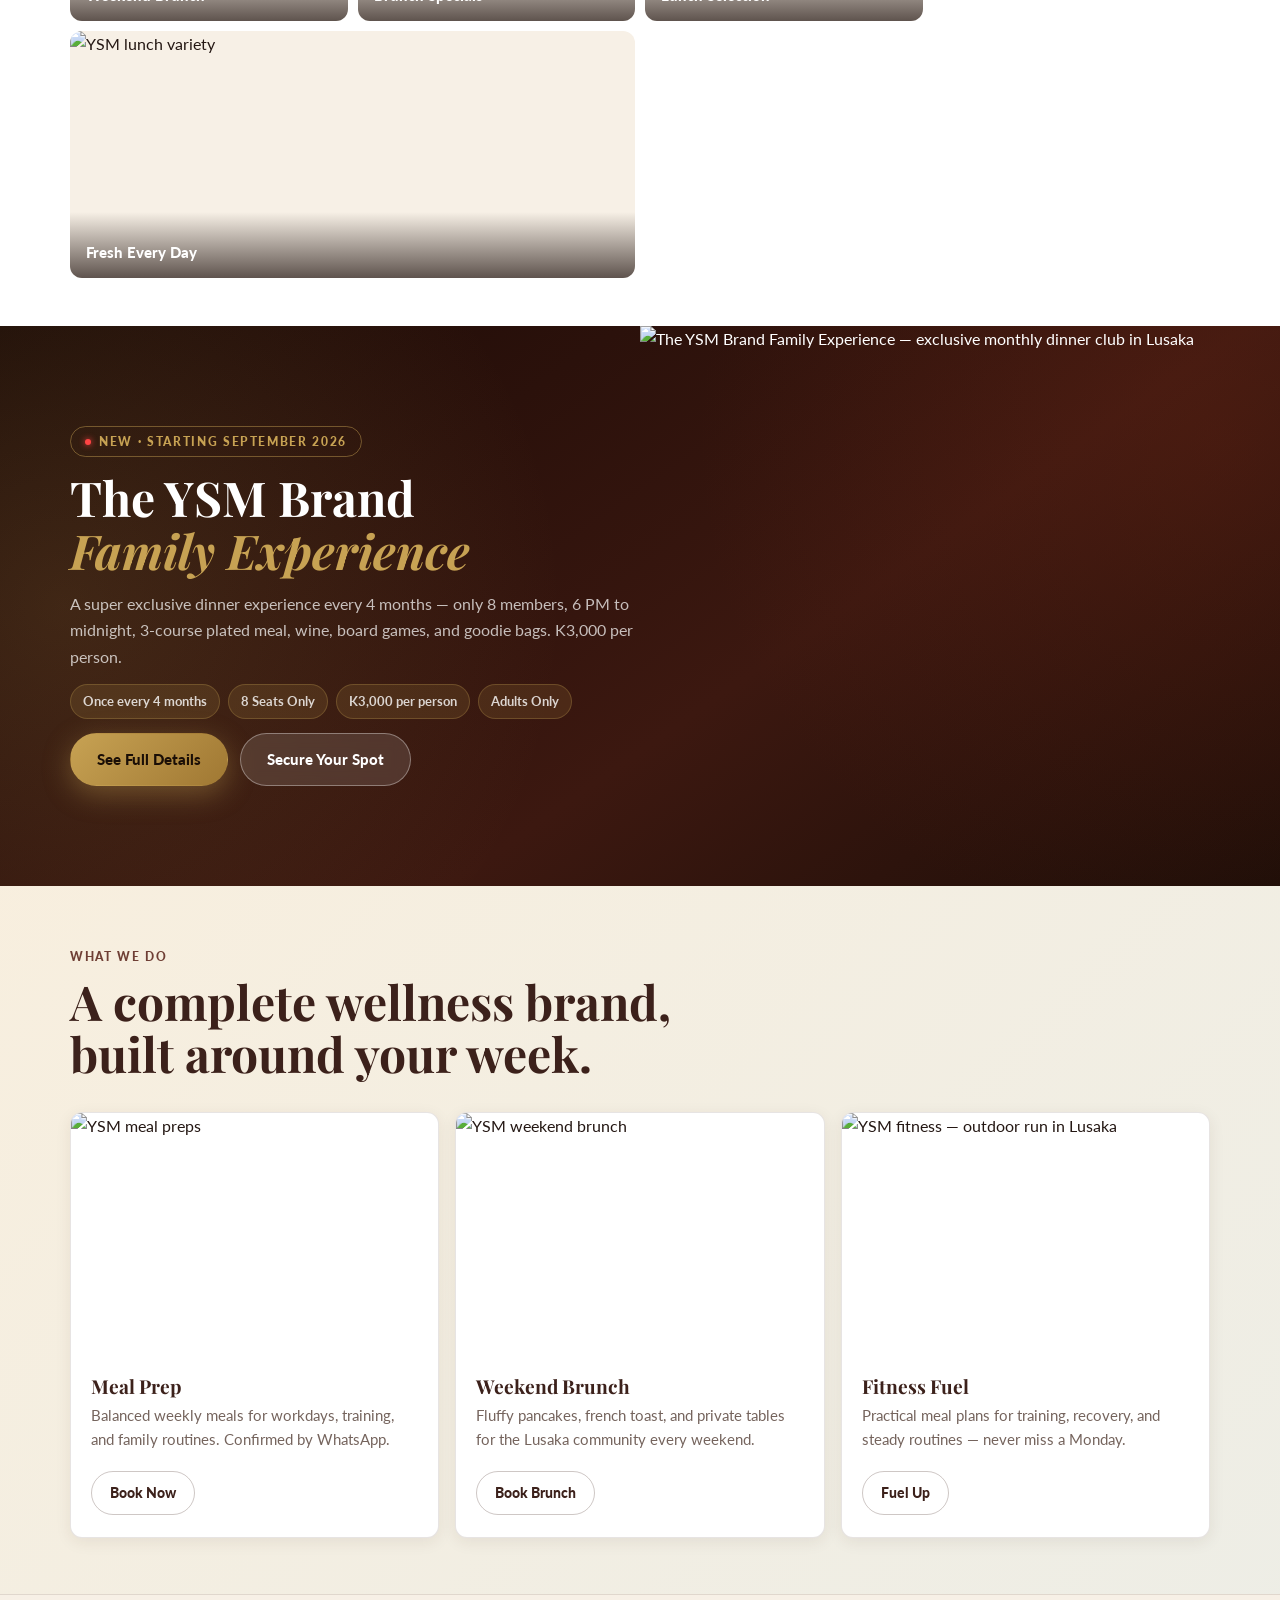
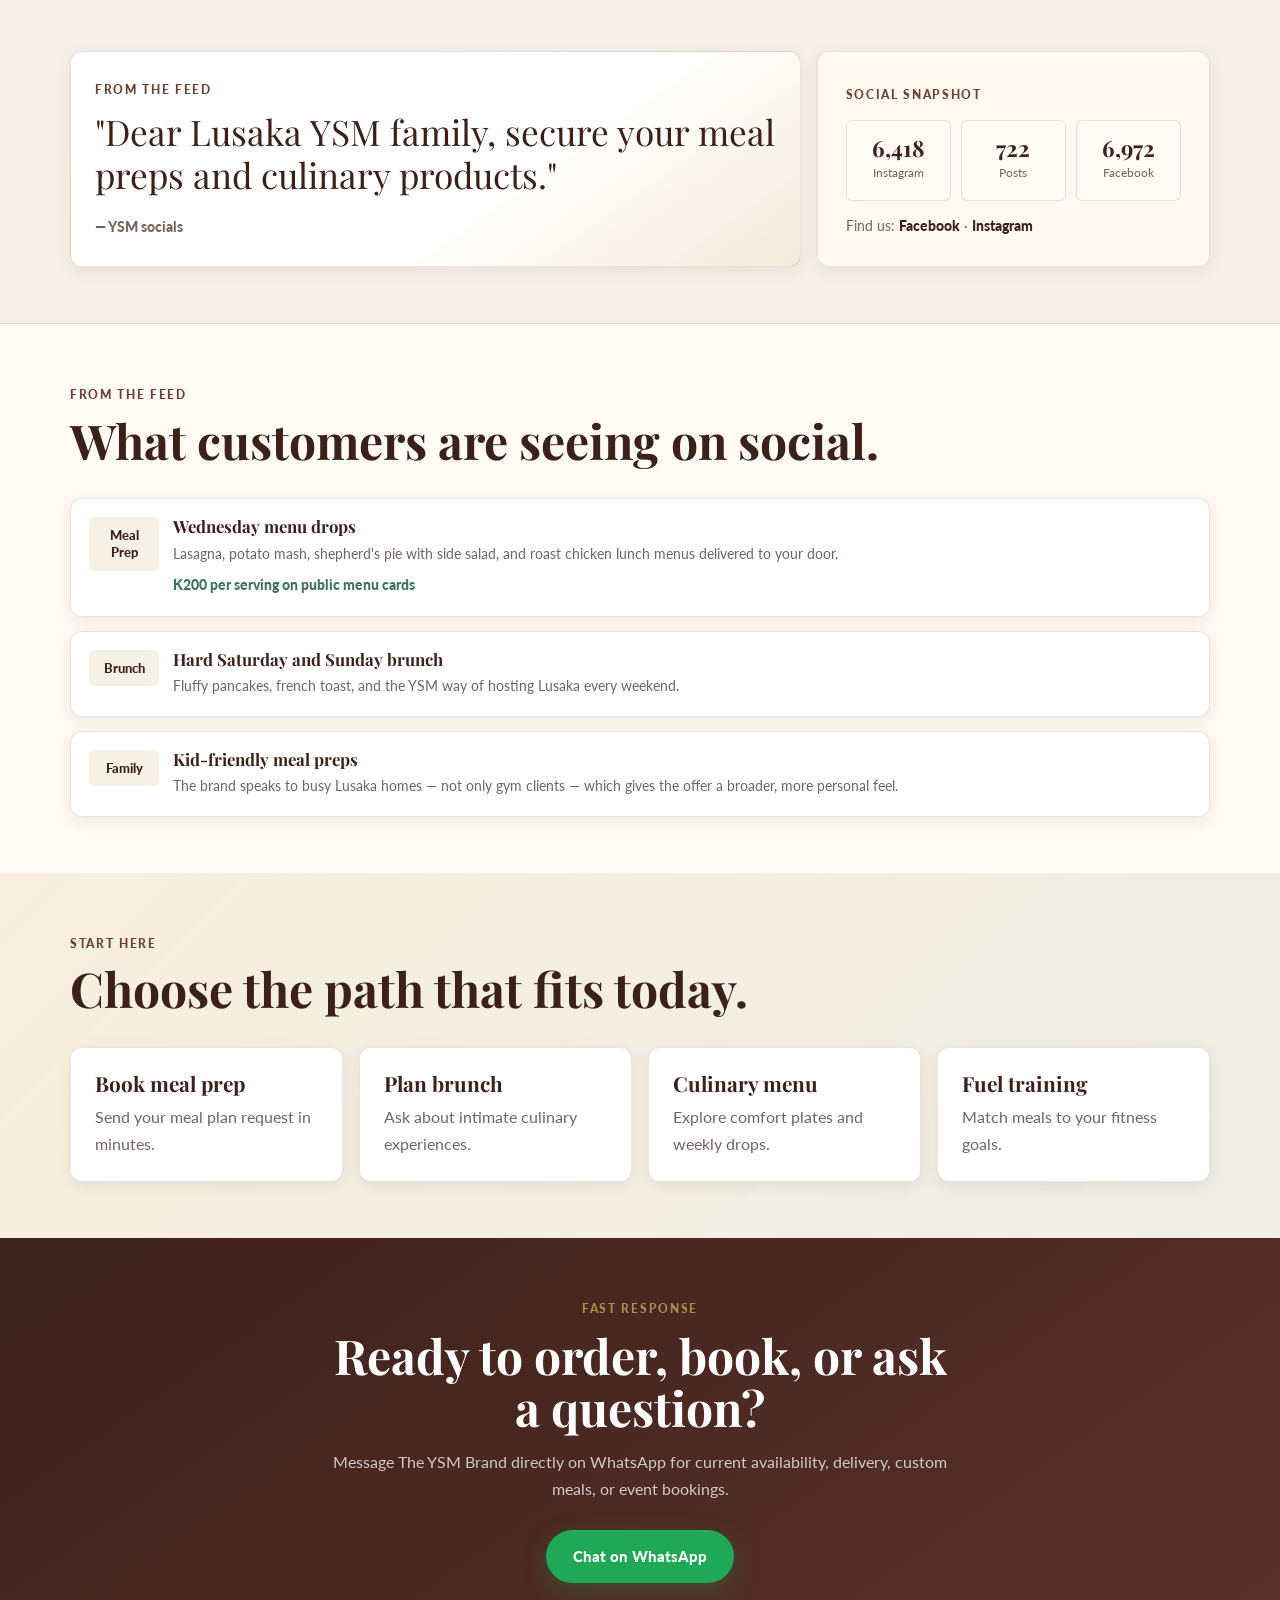
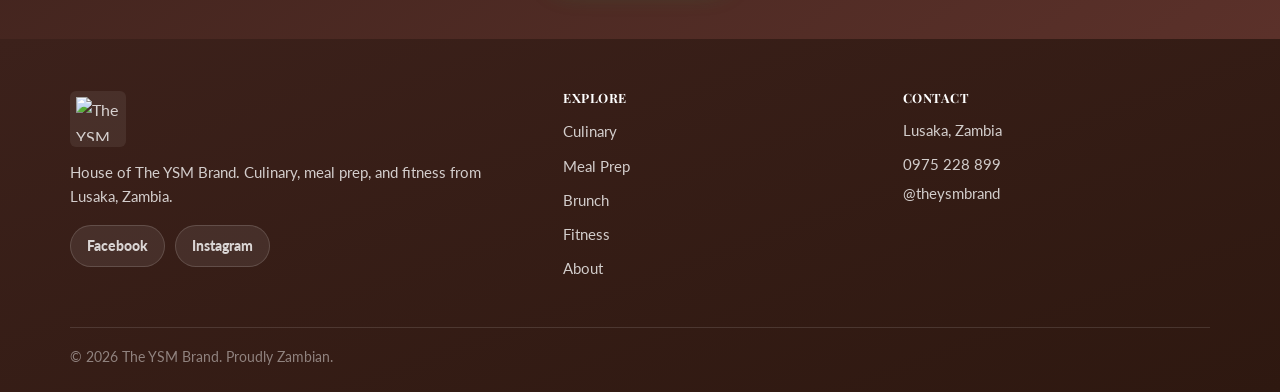
==== commit ed258139: "(Restored) Import project" ====
--- a/ysm-brand/index.html
+++ b/ysm-brand/index.html
@@ -52,6 +52,7 @@
                 <li><a href="family-experience.html" class="nav-family">Family Club</a></li>
                 <li><a href="fitness.html">Fitness</a></li>
                 <li><a href="about.html">About</a></li>
+                <li><a href="feedback.html">Feedback</a></li>
                 <li><a href="contact.html" class="nav-cta">Contact</a></li>
             </ul>
             <button class="mobile-menu-toggle" aria-label="Open menu" id="menuToggle">
@@ -67,6 +68,7 @@
         <a href="family-experience.html" class="nav-family">✦ Family Club</a>
         <a href="fitness.html">Fitness</a>
         <a href="about.html">About</a>
+        <a href="feedback.html">Feedback</a>
         <a href="contact.html" class="nav-cta">Contact</a>
     </nav>
 
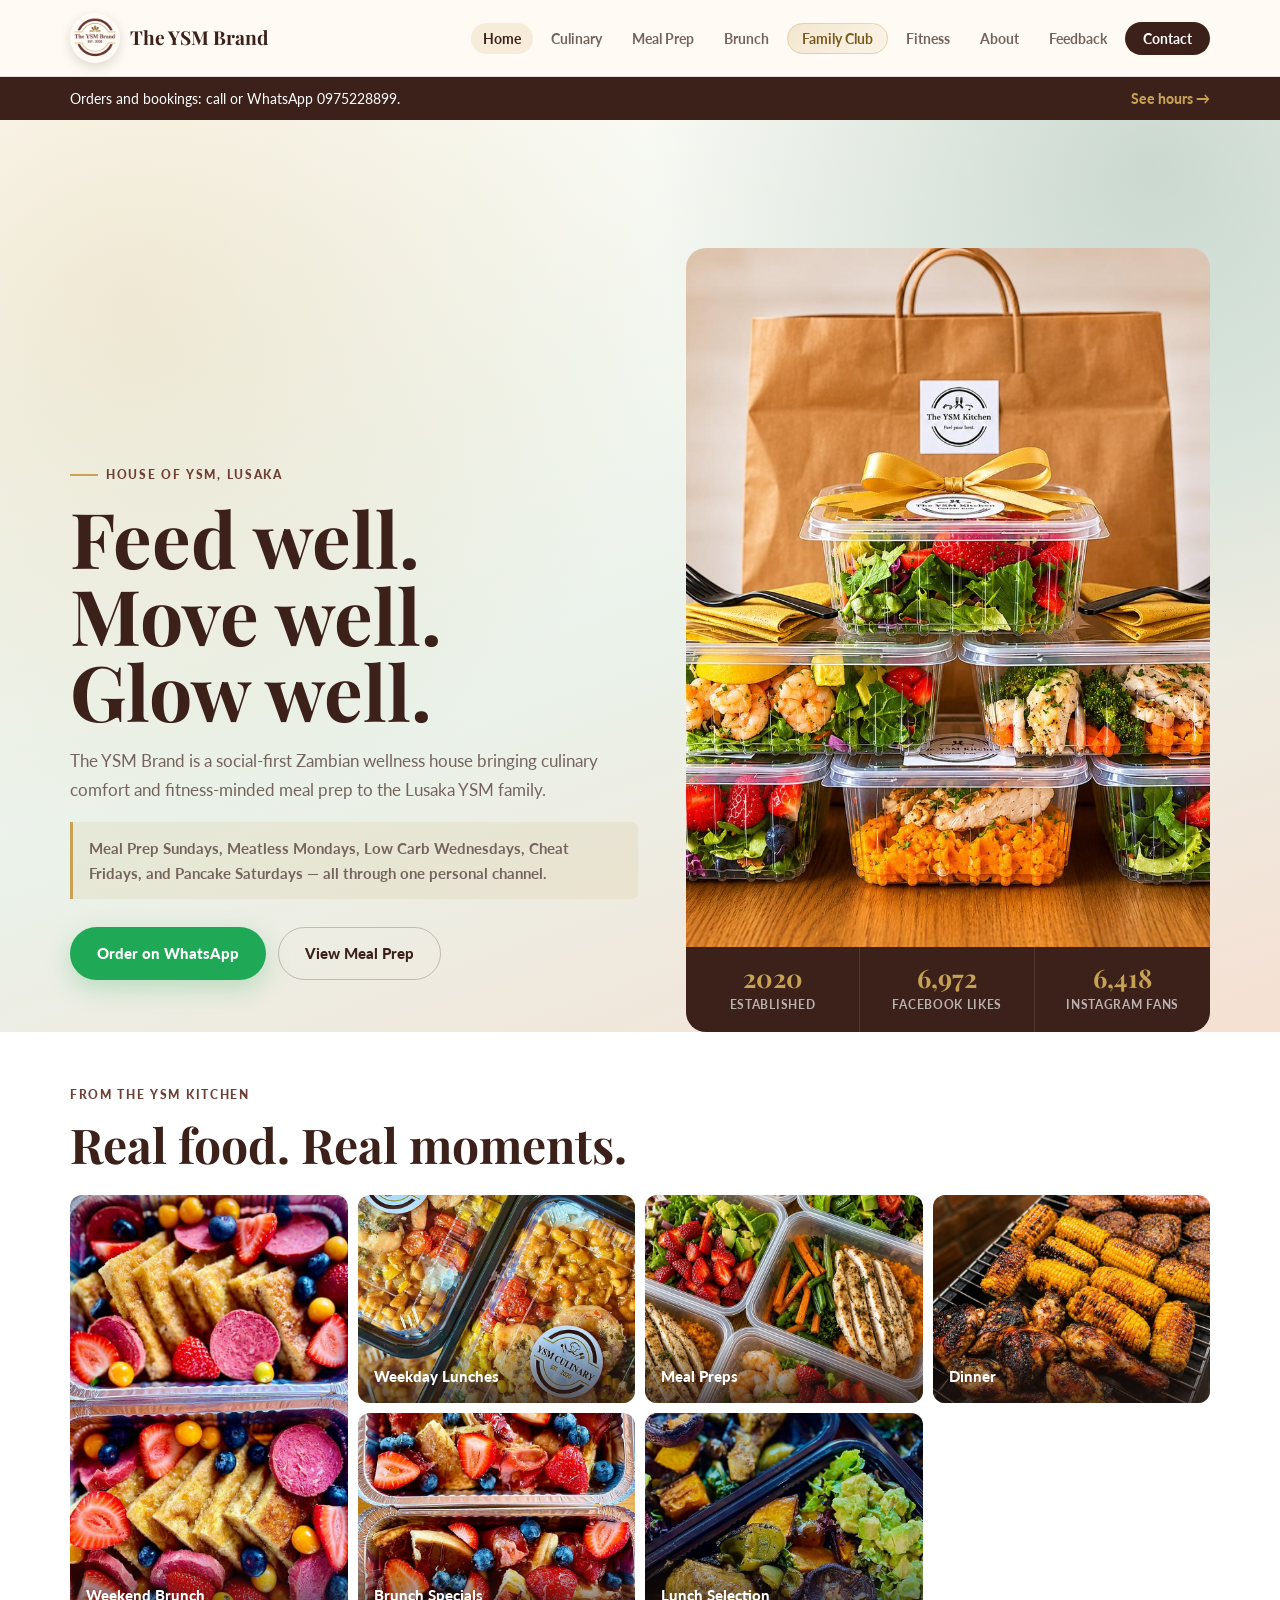
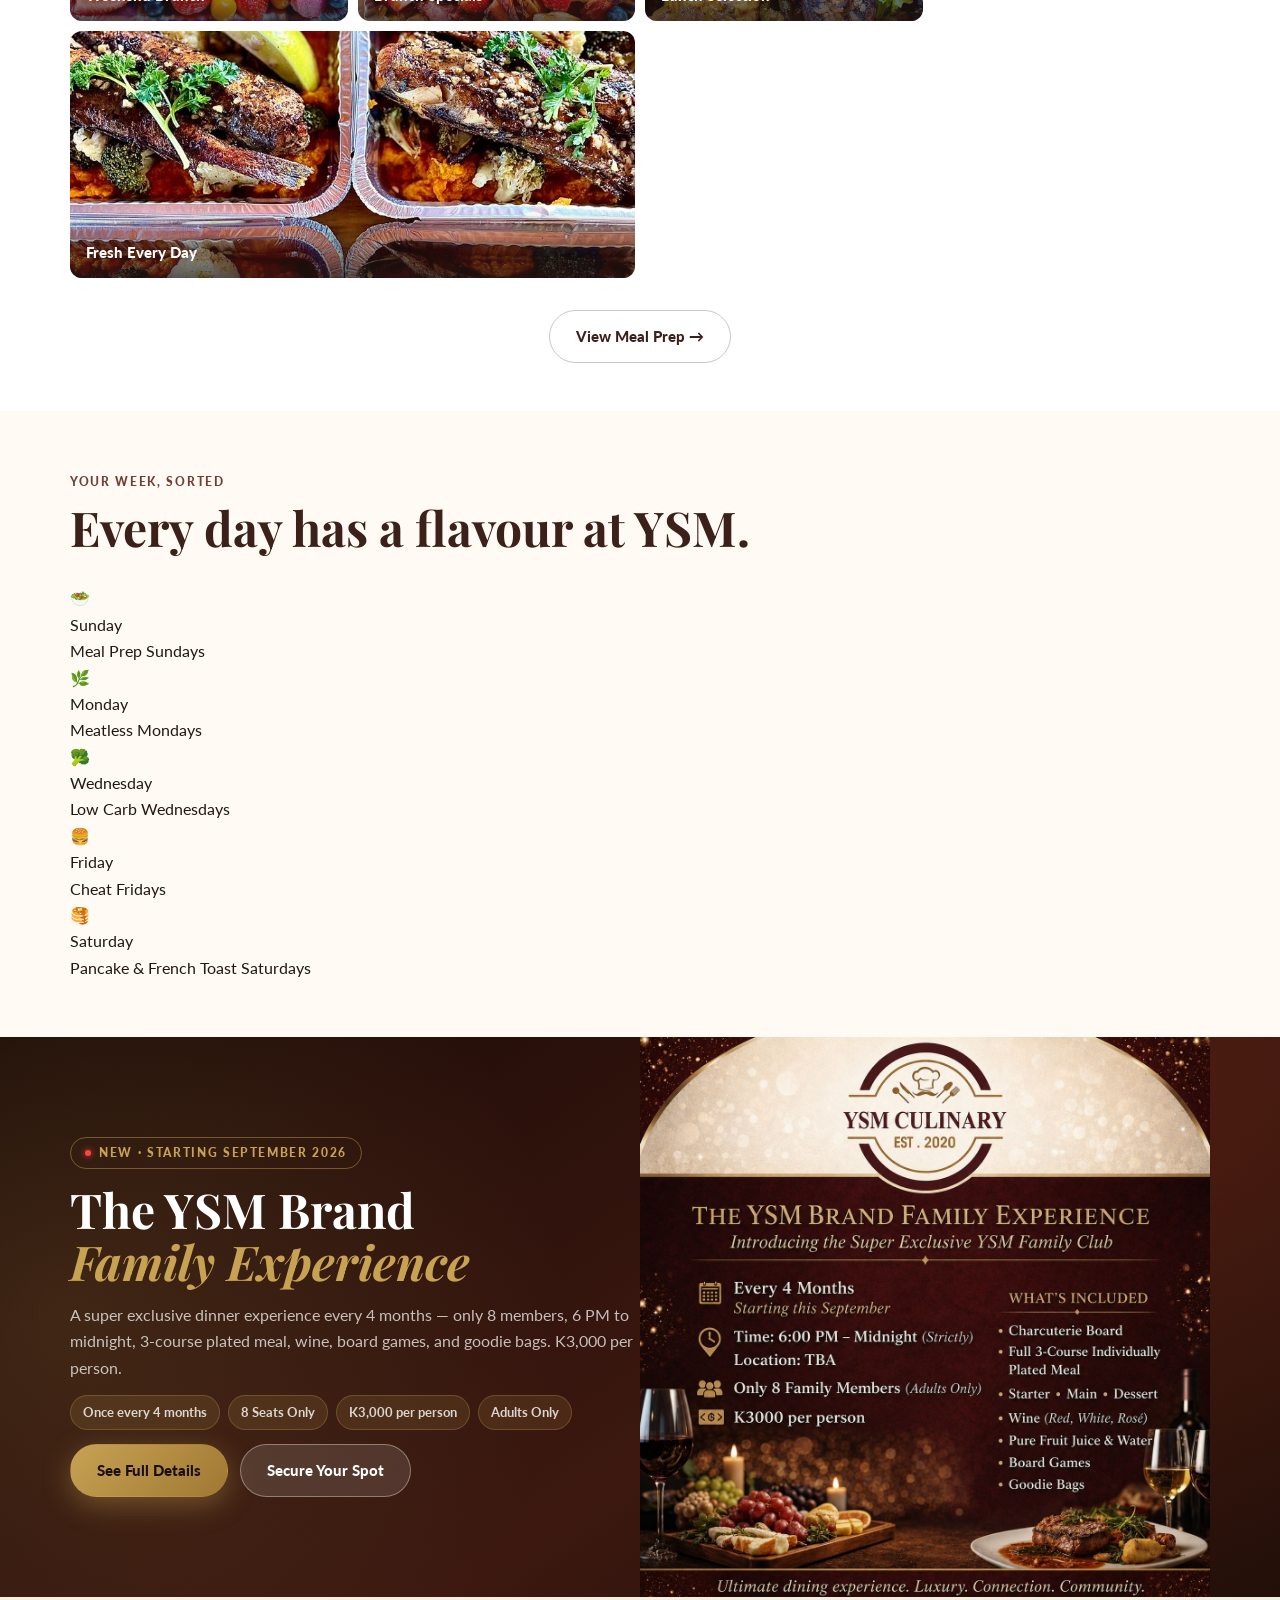
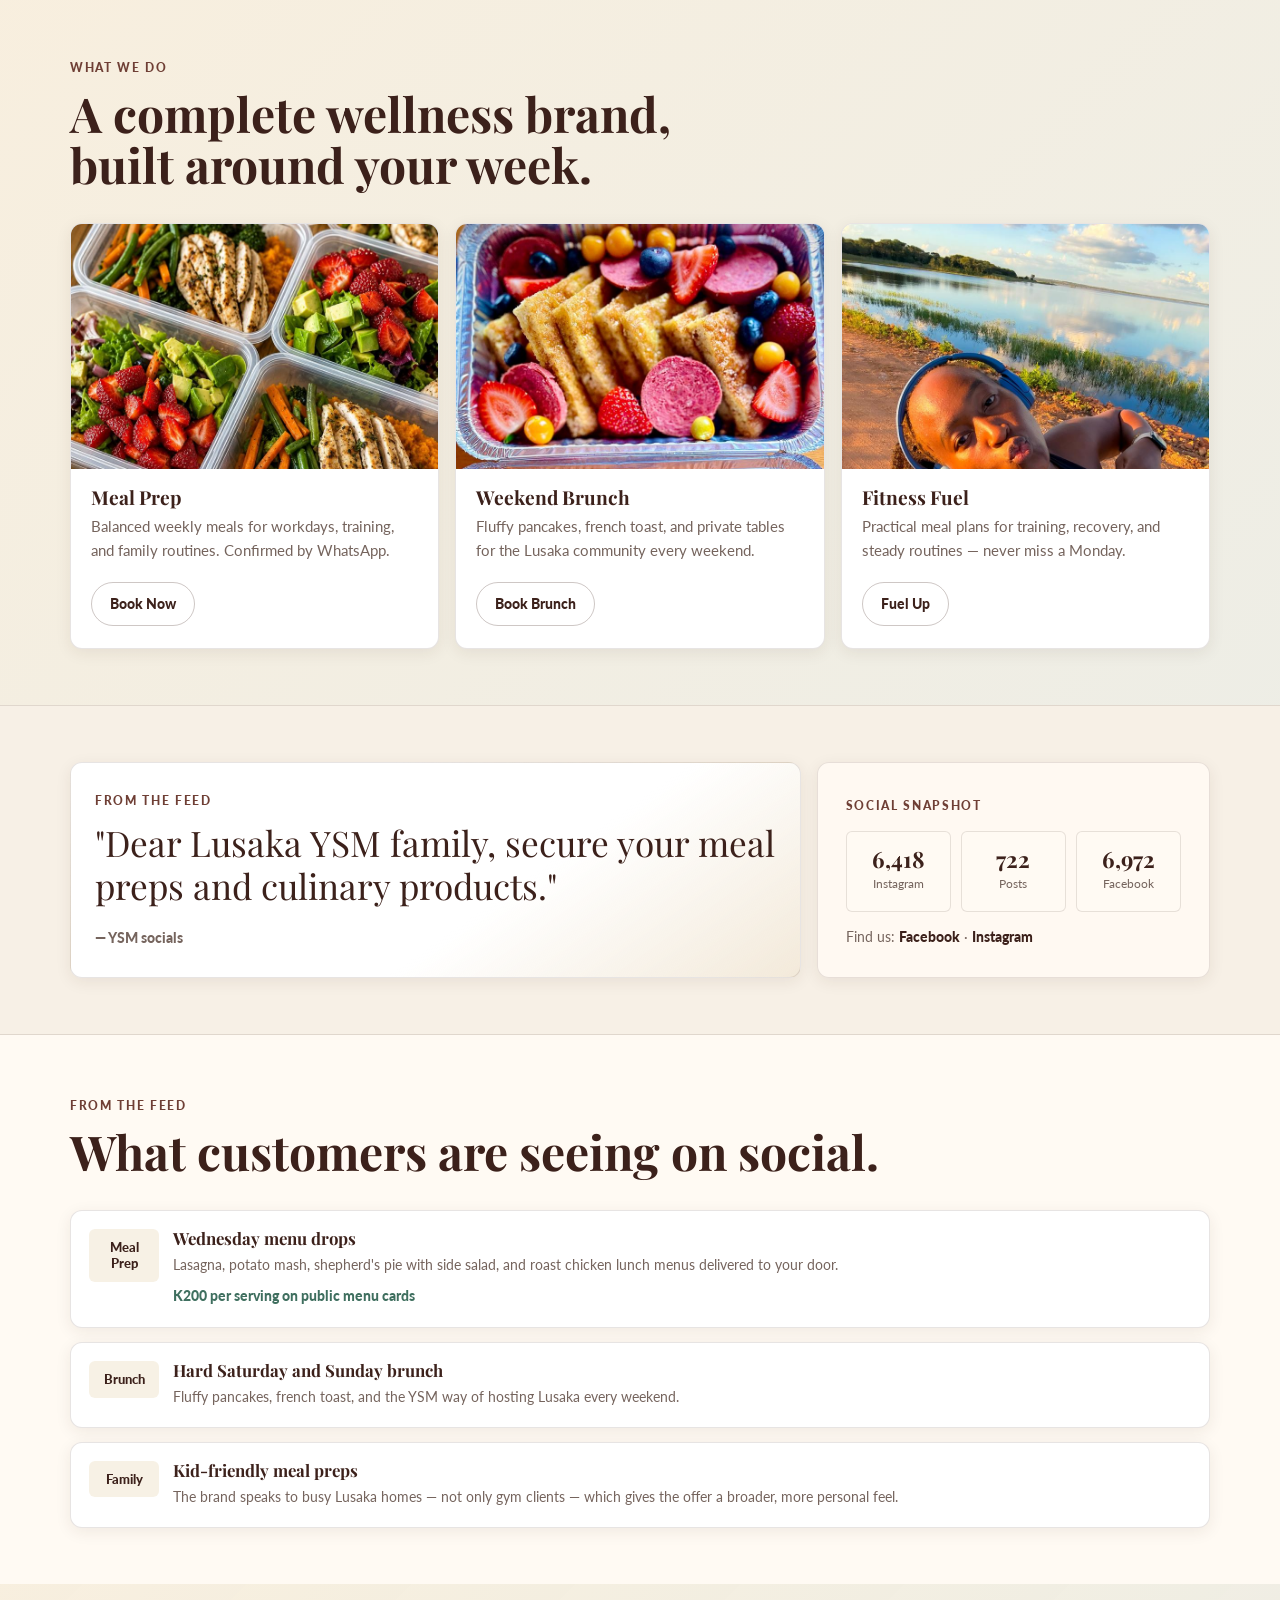
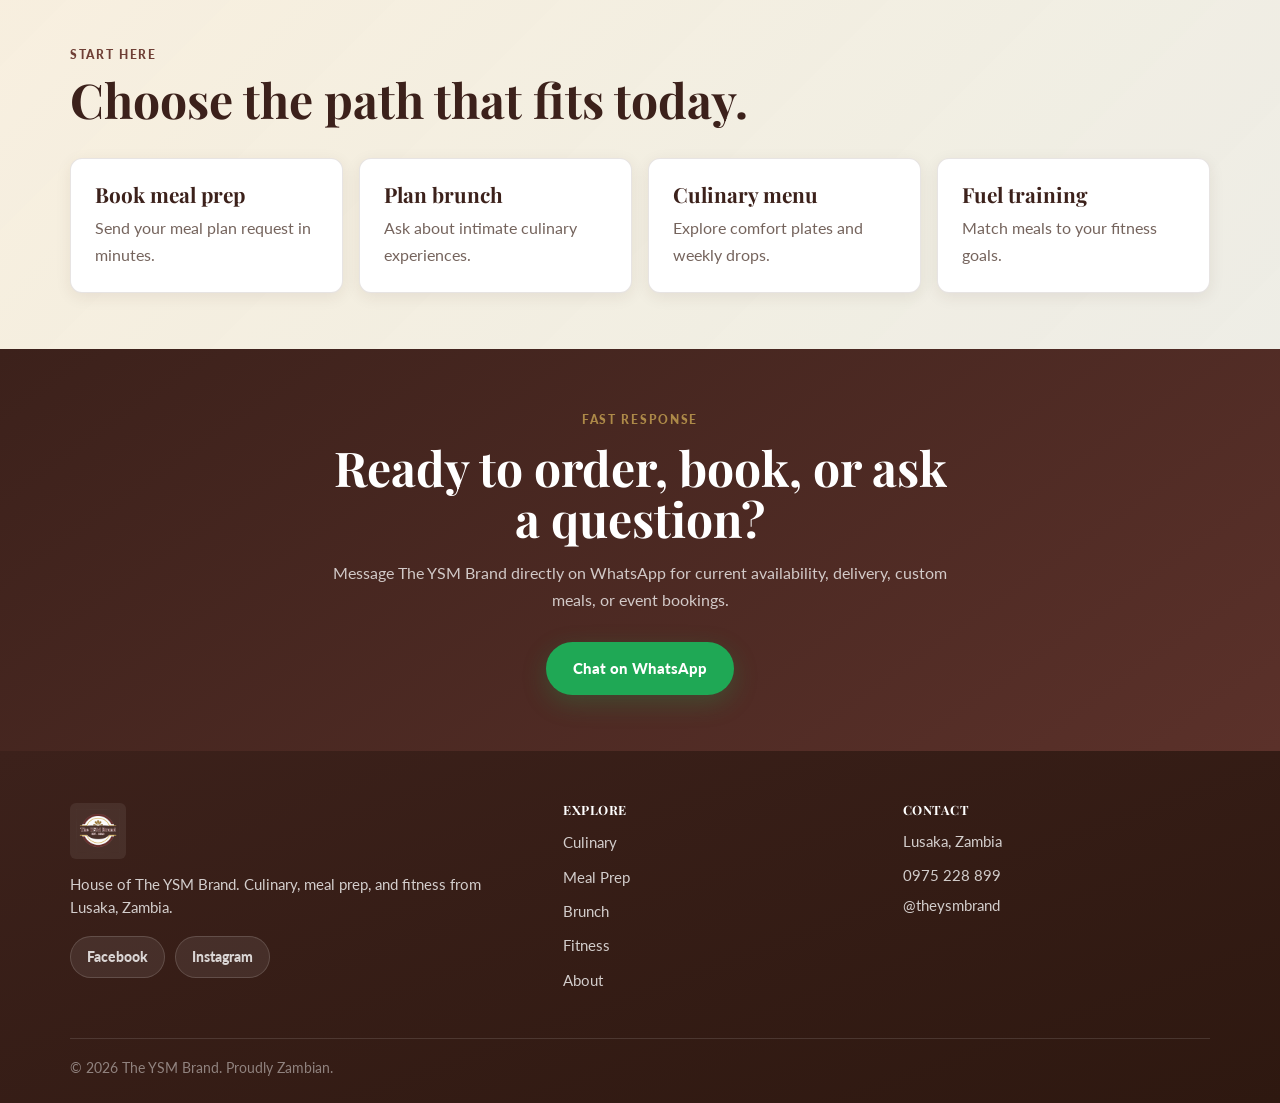
==== commit 4ee8cf58: "Add files via upload" ====
--- a/ysm-brand/index.html
+++ b/ysm-brand/index.html
@@ -89,7 +89,7 @@
                     <span class="eyebrow">House of YSM, Lusaka</span>
                     <h1>Feed well.<br>Move well.<br>Glow well.</h1>
                     <p class="hero-lede">The YSM Brand is a social-first Zambian wellness house bringing culinary comfort and fitness-minded meal prep to the Lusaka YSM family.</p>
-                    <div class="hero-note">Meal prep Mondays, Wednesday menus, and hard weekend brunches — all through one personal channel.</div>
+                    <div class="hero-note">Meal Prep Sundays, Meatless Mondays, Low Carb Wednesdays, Cheat Fridays, and Pancake Saturdays — all through one personal channel.</div>
                     <div class="hero-actions">
                         <a href="https://wa.me/260975228899?text=Hi%20The%20YSM%20Brand,%20I%20would%20like%20to%20place%20an%20order" class="btn btn-whatsapp" target="_blank" rel="noopener">Order on WhatsApp</a>
                         <a href="meal-prep.html" class="btn btn-outline">View Meal Prep</a>
@@ -139,6 +139,46 @@
                     <div class="photo-grid-item wide">
                         <img src="images/ysm-lunches-3.jpg" alt="YSM lunch variety" loading="lazy">
                         <div class="photo-label">Fresh Every Day</div>
+                    </div>
+                </div>
+                <div style="text-align:center;margin-top:32px">
+                    <a href="meal-prep.html" class="btn btn-outline">View Meal Prep →</a>
+                </div>
+            </div>
+        </section>
+
+        <!-- WEEKLY SCHEDULE -->
+        <section class="weekly-schedule">
+            <div class="container">
+                <div class="section-head">
+                    <span class="section-kicker">Your week, sorted</span>
+                    <h2 class="section-title">Every day has a flavour at YSM.</h2>
+                </div>
+                <div class="week-strip">
+                    <div class="week-card">
+                        <span class="week-emoji">🥗</span>
+                        <div class="week-day">Sunday</div>
+                        <div class="week-theme">Meal Prep Sundays</div>
+                    </div>
+                    <div class="week-card">
+                        <span class="week-emoji">🌿</span>
+                        <div class="week-day">Monday</div>
+                        <div class="week-theme">Meatless Mondays</div>
+                    </div>
+                    <div class="week-card">
+                        <span class="week-emoji">🥦</span>
+                        <div class="week-day">Wednesday</div>
+                        <div class="week-theme">Low Carb Wednesdays</div>
+                    </div>
+                    <div class="week-card">
+                        <span class="week-emoji">🍔</span>
+                        <div class="week-day">Friday</div>
+                        <div class="week-theme">Cheat Fridays</div>
+                    </div>
+                    <div class="week-card">
+                        <span class="week-emoji">🥞</span>
+                        <div class="week-day">Saturday</div>
+                        <div class="week-theme">Pancake &amp; French Toast Saturdays</div>
                     </div>
                 </div>
             </div>
